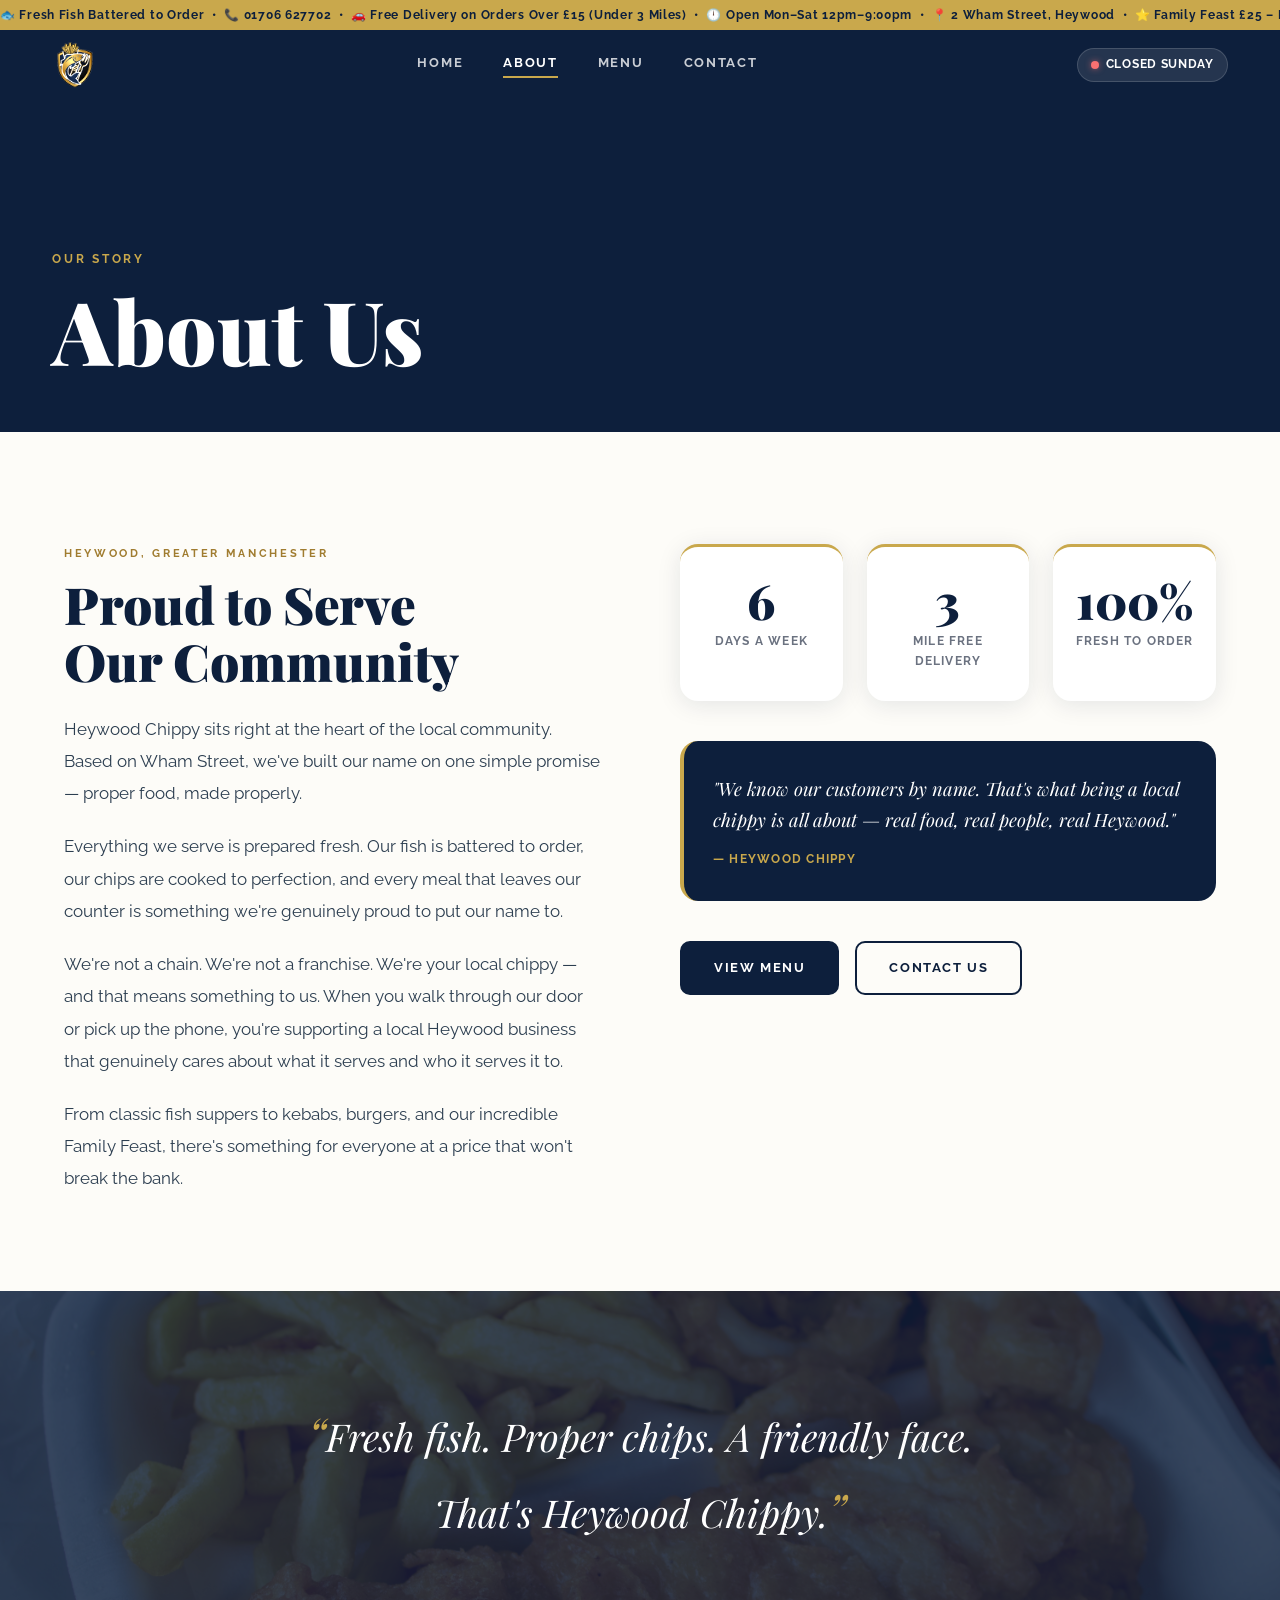
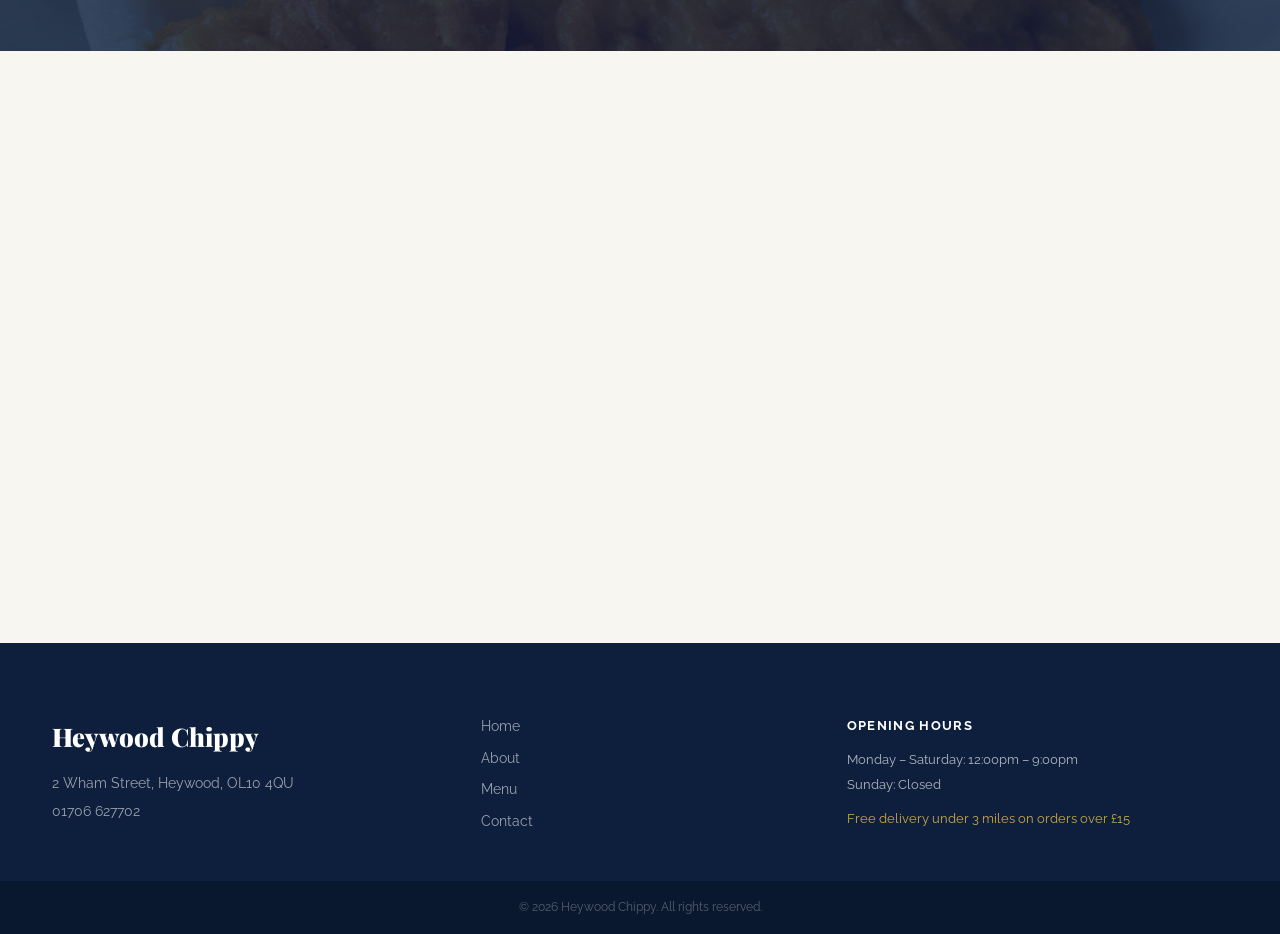
==== about.html @ 853661eb "Add files via upload" ====
<!DOCTYPE html>
<html lang="en">
<head>
  <meta charset="UTF-8"/>
  <meta name="viewport" content="width=device-width, initial-scale=1.0"/>
  <meta name="description" content="About Heywood Chippy – Your local chippy at 2 Wham Street, Heywood. Fresh fish, made to order, honest prices. A proper Heywood institution."/>
  <title>About Us – Heywood Chippy</title>
  <link rel="icon" type="image/png" href="images/Adobe Express - file.png"/>
  <meta name="theme-color" content="#0d1f3c"/>
  <link rel="preconnect" href="https://fonts.googleapis.com"/>
  <link rel="preconnect" href="https://fonts.gstatic.com" crossorigin/>
  <link href="https://fonts.googleapis.com/css2?family=Playfair+Display:ital,wght@0,400;0,700;0,900;1,400;1,700&family=Raleway:wght@300;400;500;600;700&display=swap" rel="stylesheet"/>
  <link rel="stylesheet" href="css/base.css"/>
  <link rel="stylesheet" href="css/components.css"/>
  <link rel="stylesheet" href="css/about.css"/>
</head>
<body>

  <div id="scrollProgress"></div>

  <!-- Ticker -->
  <div class="ticker-wrap" aria-hidden="true">
    <div class="ticker-track">
      <span class="ticker-text">🐟 Fresh Fish Battered to Order &nbsp;•&nbsp; 📞 01706 627702 &nbsp;•&nbsp; 🚗 Free Delivery on Orders Over £15 (Under 3 Miles) &nbsp;•&nbsp; 🕛 Open Mon–Sat 12pm–9:00pm &nbsp;•&nbsp; 📍 2 Wham Street, Heywood &nbsp;•&nbsp; ⭐ Family Feast £25 – Best Value in Heywood &nbsp;•&nbsp;&nbsp;&nbsp;</span>
      <span class="ticker-text" aria-hidden="true">🐟 Fresh Fish Battered to Order &nbsp;•&nbsp; 📞 01706 627702 &nbsp;•&nbsp; 🚗 Free Delivery on Orders Over £15 (Under 3 Miles) &nbsp;•&nbsp; 🕛 Open Mon–Sat 12pm–9:00pm &nbsp;•&nbsp; 📍 2 Wham Street, Heywood &nbsp;•&nbsp; ⭐ Family Feast £25 – Best Value in Heywood &nbsp;•&nbsp;&nbsp;&nbsp;</span>
    </div>
  </div>

  <!-- Navbar -->
  <header id="navbar">
    <div class="nav-inner">
      <a class="nav-logo" href="index.html">
        <img src="images/Adobe Express - file.png" alt="Heywood Chippy" class="nav-logo-img"/>
      </a>
      <nav class="nav-links" aria-label="Main navigation">
        <a href="index.html"   class="nav-link">Home</a>
        <a href="about.html"   class="nav-link active">About</a>
        <a href="menu.html"    class="nav-link">Menu</a>
        <a href="contact.html" class="nav-link">Contact</a>
      </nav>
      <div class="nav-right">
        <div class="open-badge" id="openBadge">
          <span class="open-dot"></span>
          <span class="open-text">Open Now</span>
        </div>
        <button class="hamburger" id="hamburger" aria-label="Toggle menu" aria-expanded="false">
          <span></span><span></span><span></span>
        </button>
      </div>
    </div>
    <div class="mobile-menu" id="mobileMenu" aria-hidden="true">
      <a href="index.html"   class="mobile-link">Home</a>
      <a href="about.html"   class="mobile-link">About</a>
      <a href="menu.html"    class="mobile-link">Menu</a>
      <a href="contact.html" class="mobile-link">Contact</a>
      <div class="mobile-menu-footer">
        <p>📞 01706 627702</p>
        <p>📍 2 Wham Street, Heywood</p>
        <p>🕛 Mon–Sat: 12pm – 9:00pm</p>
      </div>
    </div>
    <div class="mobile-overlay" id="mobileOverlay"></div>
  </header>

  <button id="scrollTop" aria-label="Back to top">↑</button>

  <main>

    <!-- PAGE HERO -->
    <section class="page-hero parallax-about">
      <div class="hero-overlay"></div>
      <div class="page-hero-content">
        <p class="page-hero-eyebrow">Our Story</p>
        <h1 class="page-hero-title">About Us</h1>
      </div>
    </section>

    <!-- ABOUT SECTION -->
    <section class="about-section">
      <div class="container">
        <div class="about-grid">

          <!-- Left: story text -->
          <div>
            <p class="eyebrow-label reveal">Heywood, Greater Manchester</p>
            <h2 class="section-title reveal">Proud to Serve<br>Our Community</h2>
            <div class="about-text">
              <p class="reveal reveal-d1">Heywood Chippy sits right at the heart of the local community. Based on Wham Street, we've built our name on one simple promise — proper food, made properly.</p>
              <p class="reveal reveal-d2">Everything we serve is prepared fresh. Our fish is battered to order, our chips are cooked to perfection, and every meal that leaves our counter is something we're genuinely proud to put our name to.</p>
              <p class="reveal reveal-d3">We're not a chain. We're not a franchise. We're your local chippy — and that means something to us. When you walk through our door or pick up the phone, you're supporting a local Heywood business that genuinely cares about what it serves and who it serves it to.</p>
              <p class="reveal reveal-d4">From classic fish suppers to kebabs, burgers, and our incredible Family Feast, there's something for everyone at a price that won't break the bank.</p>
            </div>
          </div>

          <!-- Right: stats + highlight + CTA -->
          <div class="about-right">

            <div class="about-stats">
              <div class="stat-card reveal">
                <span class="stat-num" data-target="6">6</span>
                <span class="stat-label">Days a Week</span>
              </div>
              <div class="stat-card reveal reveal-d1">
                <span class="stat-num" data-target="3">3</span>
                <span class="stat-label">Mile Free Delivery</span>
              </div>
              <div class="stat-card reveal reveal-d2">
                <span class="stat-num" data-target="100" data-suffix="%">100%</span>
                <span class="stat-label">Fresh to Order</span>
              </div>
            </div>

            <div class="about-highlight reveal">
              <p>"We know our customers by name. That's what being a local chippy is all about — real food, real people, real Heywood."</p>
              <cite>— Heywood Chippy</cite>
            </div>

            <div class="about-cta-row reveal">
              <a class="btn btn-navy" href="menu.html">View Menu</a>
              <a class="btn btn-outline-navy" href="contact.html">Contact Us</a>
            </div>

          </div>
        </div>
      </div>
    </section>

    <!-- QUOTE PARALLAX -->
    <section class="parallax-values">
      <div class="hero-overlay overlay-navy"></div>
      <div class="quote-content">
        <blockquote class="reveal">Fresh fish. Proper chips. A friendly face.<br>That's Heywood Chippy.</blockquote>
      </div>
    </section>

    <!-- VALUES GRID -->
    <section class="values-section">
      <div class="container">
        <p class="eyebrow-label reveal" style="text-align:center">What We Stand For</p>
        <h2 class="section-title reveal" style="text-align:center">Our Values</h2>
        <div class="values-grid">
          <div class="value-card reveal">
            <div class="val-icon">🐟</div>
            <h3>Fresh Daily</h3>
            <p>Fish sourced fresh and battered to order. Never frozen, never compromised.</p>
          </div>
          <div class="value-card reveal reveal-d1">
            <div class="val-icon">🏘️</div>
            <h3>Local at Heart</h3>
            <p>A proper Heywood business. We know our customers and we genuinely care about them.</p>
          </div>
          <div class="value-card reveal reveal-d2">
            <div class="val-icon">🍟</div>
            <h3>Made to Order</h3>
            <p>Nothing sits under a lamp. Every portion is cooked fresh when you ask.</p>
          </div>
          <div class="value-card reveal reveal-d3">
            <div class="val-icon">💷</div>
            <h3>Honest Prices</h3>
            <p>Real portions at fair prices. No gimmicks, no upselling — just good value.</p>
          </div>
        </div>
      </div>
    </section>

  </main>

  <footer class="site-footer">
    <div class="footer-inner">
      <div class="footer-brand">
        <span class="f-logo">Heywood Chippy</span>
        <p>2 Wham Street, Heywood, OL10 4QU</p>
        <a href="tel:01706627702">01706 627702</a>
      </div>
      <nav class="footer-nav" aria-label="Footer navigation">
        <a href="index.html">Home</a>
        <a href="about.html">About</a>
        <a href="menu.html">Menu</a>
        <a href="contact.html">Contact</a>
      </nav>
      <div class="footer-hours">
        <strong>Opening Hours</strong>
        <p>Monday – Saturday: 12:00pm – 9:00pm</p>
        <p>Sunday: Closed</p>
        <p class="footer-delivery">Free delivery under 3 miles on orders over £15</p>
      </div>
    </div>
    <div class="footer-base">© 2026 Heywood Chippy. All rights reserved.</div>
  </footer>

  <div class="mobile-cta-bar" id="mobileCta">
    <a href="tel:01706627702" class="btn btn-gold">📞 Call to Order</a>
  </div>

  <script src="js/nav.js"></script>
  <script src="js/animations.js"></script>
</body>
</html>
---- css/base.css ----
/* ==============================================
   HEYWOOD CHIPPY — base.css
   Variables · Reset · Typography · Utilities · Buttons
   ============================================== */

*, *::before, *::after { box-sizing: border-box; margin: 0; padding: 0; }

:root {
  --ticker-h:  30px;
  --nav-h:     70px;
  --navy:      #0d1f3c;
  --navy-mid:  #162d56;
  --navy-lt:   #1e3d6e;
  --gold:      #c9a84c;
  --gold-lt:   #e2c070;
  --gold-dk:   #a07c30;
  --cream:     #f8f6f0;
  --off-white: #fdfcf8;
  --charcoal:  #1a1a2e;
  --slate:     #2c3e50;
  --grey:      #6b7280;
  --lgrey:     #e5e7eb;
  --white:     #ffffff;
  --fd: 'Playfair Display', Georgia, serif;
  --fb: 'Raleway', sans-serif;
  --sh: 0 4px 24px rgba(13,31,60,.10);
  --sc: 0 8px 32px rgba(13,31,60,.14);
  --sl: 0 20px 48px rgba(13,31,60,.22);
  --sg: 0 8px 28px rgba(201,168,76,.32);
  --t:  all 0.3s ease;
  --r:  10px;
  --rl: 18px;
}

html { scroll-behavior: smooth; background: var(--navy); }

body {
  font-family: var(--fb);
  background: var(--off-white);
  color: var(--charcoal);
  font-size: 16px;
  line-height: 1.7;
  overflow-x: hidden;
  animation: pageFadeIn 0.5s ease both;
}

@keyframes pageFadeIn {
  from { opacity: 0; transform: translateY(12px); }
  to   { opacity: 1; transform: translateY(0); }
}

body.page-exit {
  opacity: 0;
  transform: translateY(-8px);
  transition: opacity 0.3s ease, transform 0.3s ease;
}

img { display: block; max-width: 100%; height: auto; }
a   { text-decoration: none; color: inherit; }

/* ── Scroll Progress ── */
#scrollProgress {
  position: fixed; top: 0; left: 0;
  height: 3px; width: 0%;
  background: linear-gradient(90deg, var(--gold), var(--gold-lt), var(--gold));
  z-index: 9999; transition: width 0.08s linear;
  pointer-events: none;
}

/* ── Scroll to Top ── */
#scrollTop {
  position: fixed;
  bottom: 2rem; right: 1.5rem;
  width: 52px; height: 52px; border-radius: 50%;
  background: var(--navy); color: var(--gold);
  border: 2px solid var(--gold); font-size: 1.3rem; cursor: pointer;
  /* Hidden by default — fades & slides in when .visible is added by JS */
  opacity: 0;
  transform: translateY(24px) scale(0.85);
  pointer-events: none;
  transition: opacity 0.4s ease, transform 0.4s cubic-bezier(.34,1.56,.64,1), background 0.25s ease, box-shadow 0.25s ease;
  z-index: 800;
  display: flex; align-items: center; justify-content: center;
  box-shadow: var(--sc);
}
#scrollTop.visible {
  opacity: 1;
  transform: translateY(0) scale(1);
  pointer-events: auto;
}
#scrollTop:hover {
  background: var(--gold); color: var(--navy);
  transform: translateY(-3px) scale(1.08);
  box-shadow: var(--sg);
}
/* On mobile, float above the sticky call bar */
@media (max-width: 768px) {
  #scrollTop { bottom: 5.5rem; right: 1rem; width: 46px; height: 46px; font-size: 1.1rem; }
}

/* ── Layout ── */
.container         { max-width: 1240px; margin: 0 auto; padding: 0 2rem; }
.container--narrow { max-width: 860px;  margin: 0 auto; padding: 0 2rem; }

/* ── Typography ── */
.eyebrow-label {
  font-size: .7rem; font-weight: 700; letter-spacing: .24em;
  text-transform: uppercase; color: var(--gold-dk); margin-bottom: .8rem;
}
.section-title {
  font-family: var(--fd);
  font-size: clamp(2.1rem, 5vw, 3.2rem);
  font-weight: 900; color: var(--navy); line-height: 1.12; margin-bottom: 1.4rem;
}
.section-title.light { color: var(--white); }
.section-sub  { font-size: 1.02rem; color: var(--grey); margin-bottom: 2.2rem; line-height: 1.85; }
.section-sub.light { color: rgba(255,255,255,.78); }

/* ── Buttons ── */
.btn {
  display: inline-flex; align-items: center; justify-content: center; gap: .5rem;
  font-family: var(--fb); font-size: .83rem; font-weight: 700;
  text-transform: uppercase; letter-spacing: .12em;
  padding: .85rem 2rem; border-radius: var(--r);
  border: 2px solid transparent; cursor: pointer; transition: var(--t); white-space: nowrap;
}
.btn-gold            { background: var(--gold);  color: var(--navy);  border-color: var(--gold); }
.btn-gold:hover      { background: var(--gold-lt); border-color: var(--gold-lt); transform: translateY(-3px); box-shadow: var(--sg); }
.btn-navy            { background: var(--navy);  color: var(--white); border-color: var(--navy); }
.btn-navy:hover      { background: var(--navy-lt); border-color: var(--navy-lt); transform: translateY(-3px); box-shadow: var(--sc); }
.btn-outline-white   { background: transparent; color: var(--white); border-color: rgba(255,255,255,.7); }
.btn-outline-white:hover { background: rgba(255,255,255,.12); border-color: var(--white); transform: translateY(-3px); }
.btn-outline-navy    { background: transparent; color: var(--navy); border-color: var(--navy); }
.btn-outline-navy:hover  { background: var(--navy); color: var(--white); transform: translateY(-3px); box-shadow: var(--sc); }
.btn:active { transform: translateY(-1px) scale(.98); }
.btn-full { width: 100%; }
.btn-sm   { font-size: .75rem; padding: .6rem 1.2rem; }
.btn-lg   { font-size: .95rem; padding: 1rem 2.6rem; }

/* ── Overlay Utility ── */
.hero-overlay  { position: absolute; inset: 0; }
.overlay-deep  { background: linear-gradient(to bottom, rgba(13,31,60,.58), rgba(13,31,60,.76)); }
.overlay-navy  { background: rgba(13,31,60,.82); }

/* ── Scroll Reveal ── */
.reveal {
  opacity: 0;
  transform: translateY(28px);
  transition: opacity 0.6s ease, transform 0.6s ease;
}
.reveal.in-view  { opacity: 1; transform: translateY(0); }
.reveal-d1 { transition-delay: 0.08s; }
.reveal-d2 { transition-delay: 0.16s; }
.reveal-d3 { transition-delay: 0.24s; }
.reveal-d4 { transition-delay: 0.32s; }
.reveal-d5 { transition-delay: 0.40s; }
---- css/components.css ----
/* ==============================================
   HEYWOOD CHIPPY — components.css
   Ticker · Navbar · Footer · Page Heroes
   ============================================== */

/* ── ANNOUNCEMENT TICKER ── */
.ticker-wrap {
  position: fixed;
  top: 0; left: 0; right: 0;
  height: var(--ticker-h);
  background: var(--gold);
  color: var(--navy);
  overflow: hidden;
  white-space: nowrap;
  z-index: 1002;
  display: flex; align-items: center;
}
.ticker-track {
  display: inline-flex;
  animation: tickerScroll 40s linear infinite;
}
.ticker-text {
  font-family: var(--fb);
  font-size: .75rem;
  font-weight: 700;
  letter-spacing: .06em;
  padding-right: 2rem;
  color: var(--navy);
}
@keyframes tickerScroll {
  from { transform: translateX(0); }
  to   { transform: translateX(-50%); }
}
.ticker-wrap:hover .ticker-track { animation-play-state: paused; }

/* ── NAVBAR ── */
#navbar {
  position: fixed;
  top: var(--ticker-h); left: 0; right: 0;
  z-index: 1000;
  transition: background 0.3s ease, box-shadow 0.3s ease, transform 0.3s ease;
  overflow: visible;
}
#navbar.scrolled {
  background: rgba(13,31,60,.97);
  backdrop-filter: blur(16px);
  -webkit-backdrop-filter: blur(16px);
  box-shadow: 0 2px 28px rgba(0,0,0,.38);
}
#navbar.hidden { transform: translateY(-100%); }

.nav-inner {
  max-width: 1240px; margin: 0 auto; padding: 0 2rem;
  height: 70px; display: flex; align-items: center; justify-content: space-between;
  position: relative;
}

.nav-logo { display: flex; align-items: center; cursor: pointer; flex-shrink: 0; }
.nav-logo-img {
  height: 46px; width: 46px; object-fit: contain; display: block;
  border-radius: 6px;
  /* PNG has black bg — screen blend removes black on dark navbar */
  mix-blend-mode: screen;
  filter: brightness(1.15) contrast(1.05);
  transition: filter 0.3s ease, transform 0.3s ease;
}
.nav-logo:hover .nav-logo-img {
  filter: brightness(1.3) contrast(1.05);
  transform: scale(1.06);
}

.nav-links { display: flex; gap: 2.5rem; align-items: center; }
.nav-link {
  font-size: .82rem; font-weight: 700; text-transform: uppercase; letter-spacing: .13em;
  color: rgba(255,255,255,.78); transition: var(--t); position: relative; padding-bottom: 4px;
}
.nav-link::after {
  content: ''; position: absolute; bottom: 0; left: 0;
  width: 0; height: 2px; background: var(--gold); transition: var(--t);
}
.nav-link:hover,
.nav-link.active { color: var(--white); }
.nav-link:hover::after,
.nav-link.active::after { width: 100%; }

/* Open/Closed badge */
.nav-right { display: flex; align-items: center; gap: 1.2rem; }

.open-badge {
  display: flex; align-items: center; gap: .42rem;
  background: rgba(255,255,255,.1);
  border: 1px solid rgba(255,255,255,.15);
  border-radius: 50px; padding: .35rem .82rem;
  font-size: .73rem; font-weight: 700; letter-spacing: .06em;
  text-transform: uppercase; color: var(--white);
  backdrop-filter: blur(8px);
  transition: var(--t);
}
.open-dot {
  width: 8px; height: 8px; border-radius: 50%;
  background: #4ade80;
  box-shadow: 0 0 6px rgba(74,222,128,.6);
  animation: pulse-dot 2s ease-in-out infinite;
}
.open-badge.closed .open-dot {
  background: #f87171;
  box-shadow: 0 0 6px rgba(248,113,113,.6);
  animation: none;
}
@keyframes pulse-dot {
  0%,100% { opacity: 1; transform: scale(1); }
  50%      { opacity: .7; transform: scale(1.25); }
}

/* Hamburger */
.hamburger {
  display: none; flex-direction: column; gap: 5px;
  background: none; border: none; cursor: pointer; padding: 8px;
  position: relative; z-index: 1100;
}
.hamburger span {
  display: block; width: 24px; height: 2px;
  background: var(--white); border-radius: 2px; transition: var(--t);
}
.hamburger.open span:nth-child(1) { transform: translateY(7px) rotate(45deg); }
.hamburger.open span:nth-child(2) { opacity: 0; transform: scaleX(0); }
.hamburger.open span:nth-child(3) { transform: translateY(-7px) rotate(-45deg); }

/* Mobile menu dropdown */
.mobile-menu {
  position: absolute;
  top: calc(100% + 10px); right: 1rem;
  width: 230px;
  background: rgba(13,31,60,.98);
  backdrop-filter: blur(20px);
  -webkit-backdrop-filter: blur(20px);
  border: 1px solid rgba(255,255,255,.10);
  border-radius: 18px;
  box-shadow: 0 16px 48px rgba(0,0,0,.5), 0 4px 12px rgba(0,0,0,.25);
  z-index: 1099;
  padding: .7rem .5rem .9rem;
  opacity: 0;
  transform: scale(.88) translateY(-12px);
  transform-origin: top right;
  pointer-events: none;
  transition: opacity .22s ease, transform .22s cubic-bezier(.34,1.56,.64,1);
}
.mobile-menu.open {
  opacity: 1;
  transform: scale(1) translateY(0);
  pointer-events: all;
}
.mobile-link {
  display: block; font-size: .9rem; font-weight: 700;
  color: rgba(255,255,255,.88);
  padding: .75rem 1rem; border-radius: 10px;
  transition: var(--t); text-transform: uppercase; letter-spacing: .1em;
}
.mobile-link:hover { background: rgba(201,168,76,.15); color: var(--gold); }
.mobile-link:not(:last-of-type) { border-bottom: 1px solid rgba(255,255,255,.06); }

.mobile-menu-footer {
  margin-top: .6rem; padding: .75rem 1rem 0;
  border-top: 1px solid rgba(255,255,255,.08);
}
.mobile-menu-footer p {
  color: rgba(255,255,255,.45); font-size: .72rem; margin-bottom: .28rem; letter-spacing: .03em;
}

.mobile-overlay {
  display: none; position: fixed; inset: 0;
  background: transparent; z-index: 1000;
}
.mobile-overlay.active { display: block; }

/* ── MOBILE STICKY CTA ── */
.mobile-cta-bar {
  display: none;
  position: fixed; bottom: 0; left: 0; right: 0;
  padding: .85rem 1.2rem;
  /* Safe area for notched phones (iPhone X+) */
  padding-bottom: calc(.85rem + env(safe-area-inset-bottom, 0px));
  background: rgba(13,31,60,.98);
  backdrop-filter: blur(12px);
  -webkit-backdrop-filter: blur(12px);
  border-top: 1px solid rgba(201,168,76,.2);
  z-index: 800;
  box-shadow: 0 -4px 24px rgba(0,0,0,.3);
}
.mobile-cta-bar .btn { width: 100%; justify-content: center; font-size: .9rem; min-height: 50px; }

/* ── PAGE HEROES ── */
.page-hero {
  position: relative;
  min-height: 48vh;
  display: flex; align-items: flex-end;
  padding-top: calc(var(--ticker-h) + var(--nav-h));
  padding-bottom: 3.5rem;
  background-attachment: fixed;
  background-size: cover; background-position: center;
}
.page-hero .hero-overlay {
  background: linear-gradient(to bottom, rgba(13,31,60,.5) 0%, rgba(13,31,60,.45) 55%, rgba(13,31,60,.72) 100%);
}
.page-hero-content {
  position: relative; z-index: 2;
  max-width: 1240px; margin: 0 auto; padding: 0 2rem; width: 100%;
}
.page-hero-eyebrow {
  font-size: .72rem; font-weight: 700; letter-spacing: .24em;
  text-transform: uppercase; color: var(--gold); margin-bottom: .9rem;
}
.page-hero-title {
  font-family: var(--fd);
  font-size: clamp(2.8rem, 7vw, 5.5rem);
  font-weight: 900; color: var(--white); line-height: 1.05;
}

/* ── FOOTER ── */
.site-footer { background: var(--navy); color: rgba(255,255,255,.68); }
.footer-inner {
  padding: 4.5rem 2rem 3rem;
  display: grid; grid-template-columns: 1.2fr 1fr 1.2fr; gap: 3rem;
  max-width: 1240px; margin: 0 auto;
}
.f-logo {
  font-family: var(--fd); font-size: 1.6rem; font-weight: 900;
  color: var(--white); display: block; margin-bottom: .75rem;
}
.footer-brand p,
.footer-brand a  { font-size: .87rem; line-height: 1.9; color: rgba(255,255,255,.58); }
.footer-brand a:hover { color: var(--gold); }

.footer-nav { display: flex; flex-direction: column; gap: .5rem; }
.footer-nav a { font-size: .87rem; color: rgba(255,255,255,.58); transition: var(--t); }
.footer-nav a:hover { color: var(--gold); padding-left: .45rem; }

.footer-hours strong {
  display: block; color: var(--white); font-size: .82rem;
  margin-bottom: .6rem; text-transform: uppercase; letter-spacing: .1em;
}
.footer-hours p { font-size: .84rem; line-height: 1.9; }
.footer-delivery { margin-top: .6rem; color: var(--gold); font-size: .8rem !important; }

.footer-base {
  background: rgba(0,0,0,.22);
  text-align: center; padding: 1rem 2rem;
  font-size: .76rem; color: rgba(255,255,255,.3);
}

/* ── RESPONSIVE ── */
@media (max-width: 768px) {
  .nav-links  { display: none; }
  .hamburger  { display: flex; }
  .open-badge .open-text { display: none; }
  .open-badge { padding: .35rem .6rem; }
  .mobile-cta-bar { display: flex; }
  .page-hero  { background-attachment: scroll; }
  .nav-logo-img { height: 40px; width: 40px; }

  /* Hide ticker on mobile — navbar sits flush at top */
  .ticker-wrap { display: none; }
  #navbar      { top: 0; }
  .page-hero   { padding-top: calc(var(--nav-h) + 1rem); }

  /* Footer stacks on mobile, padded above sticky CTA */
  .footer-inner { grid-template-columns: 1fr; gap: 2rem; padding: 3rem 1.5rem 2rem; }
  .site-footer  { padding-bottom: 5rem; } /* clear sticky bar */

  /* Larger touch targets for nav links in mobile menu */
  .mobile-link { padding: .9rem 1.1rem; font-size: .92rem; }

  /* Page hero title smaller on mobile */
  .page-hero-title { font-size: clamp(2.2rem, 10vw, 3.5rem); }
}

@media (max-width: 480px) {
  .nav-inner { padding: 0 1rem; }
  .nav-inner .nav-right { gap: .8rem; }
  /* Mobile menu full width on small screens */
  .mobile-menu { right: .5rem; left: .5rem; width: auto; }
  /* Bigger buttons on mobile for touch */
  .btn { min-height: 48px; }
  .btn-sm { min-height: 42px; }
}

@media (max-width: 360px) {
  .open-badge { display: none; }
}
---- css/about.css ----
/* ==============================================
   HEYWOOD CHIPPY — about.css
   About section · Stats · Quote · Values
   ============================================== */

/* Page hero background */
.parallax-about {
  background-image: url('https://images.unsplash.com/photo-1544025162-d76694265947?w=1920&q=85&auto=format&fit=crop');
  background-color: var(--navy);
}

/* ── ABOUT SECTION ── */
.about-section { background: var(--off-white); padding: 6rem 2rem; }

.about-grid {
  display: grid; grid-template-columns: 1fr 1fr;
  gap: 5rem; align-items: start; margin-top: 1rem;
}
.about-text p {
  font-size: 1.05rem; color: var(--slate);
  line-height: 1.92; margin-bottom: 1.3rem;
}
.about-text p:last-child { margin-bottom: 0; }

.about-right { display: flex; flex-direction: column; gap: 2.5rem; }

/* Animated stats */
.about-stats { display: grid; grid-template-columns: repeat(3,1fr); gap: 1.5rem; }
.stat-card {
  background: var(--white); border-radius: var(--rl);
  padding: 1.8rem 1.2rem; text-align: center;
  box-shadow: var(--sh); transition: var(--t);
  border-top: 3px solid var(--gold);
}
.stat-card:hover { transform: translateY(-4px); box-shadow: var(--sc); }
.stat-num {
  font-family: var(--fd); font-size: 3rem; font-weight: 900;
  color: var(--navy); line-height: 1; display: block;
}
.stat-num small { font-size: 1.5rem; }
.stat-label {
  font-size: .75rem; font-weight: 700; text-transform: uppercase;
  letter-spacing: .1em; color: var(--grey); margin-top: .45rem; display: block;
}

.about-cta-row {
  display: flex; gap: 1rem; flex-wrap: wrap;
}

/* Highlight box */
.about-highlight {
  background: var(--navy); border-radius: var(--rl);
  padding: 2rem 1.8rem;
  border-left: 4px solid var(--gold);
}
.about-highlight p {
  font-family: var(--fd); font-style: italic;
  font-size: 1.15rem; color: var(--white);
  line-height: 1.7; margin: 0;
}
.about-highlight cite {
  display: block; margin-top: .8rem;
  font-family: var(--fb); font-style: normal;
  font-size: .78rem; font-weight: 700;
  text-transform: uppercase; letter-spacing: .1em;
  color: var(--gold);
}

/* ── QUOTE PARALLAX ── */
.parallax-values {
  position: relative;
  min-height: 40vh;
  display: flex; align-items: center; justify-content: center;
  background-image: url('../images/meelan-bawjee-A_tPBct4tz8-unsplash.jpg');
  background-attachment: fixed;
  background-size: cover; background-position: center;
  background-color: var(--navy);
}
.quote-content {
  position: relative; z-index: 2;
  padding: 4rem 2rem; text-align: center;
}
blockquote {
  font-family: var(--fd); font-style: italic;
  font-size: clamp(1.4rem, 4vw, 2.4rem);
  color: var(--white); line-height: 1.65; max-width: 780px;
}
blockquote::before { content: '\201C'; color: var(--gold); font-size: 1.2em; }
blockquote::after  { content: '\201D'; color: var(--gold); font-size: 1.2em; }

/* ── VALUES GRID ── */
.values-section { background: var(--cream); padding: 6rem 2rem; }
.values-grid {
  display: grid; grid-template-columns: repeat(4,1fr);
  gap: 2rem; margin-top: 3rem;
}
.value-card {
  background: var(--white); border-radius: var(--rl);
  padding: 2.2rem 1.5rem; text-align: center;
  box-shadow: var(--sh); transition: var(--t);
  position: relative; overflow: hidden;
}
.value-card::after {
  content: '';
  position: absolute; bottom: 0; left: 0; right: 0;
  height: 3px;
  background: linear-gradient(90deg, var(--gold), var(--gold-lt));
  transform: scaleX(0); transform-origin: left;
  transition: transform 0.35s ease;
}
.value-card:hover { transform: translateY(-5px); box-shadow: var(--sc); }
.value-card:hover::after { transform: scaleX(1); }
.val-icon  { font-size: 2.4rem; margin-bottom: 1rem; }
.value-card h3 {
  font-family: var(--fd); font-size: 1.12rem;
  font-weight: 700; color: var(--navy); margin-bottom: .55rem;
}
.value-card p  { font-size: .86rem; color: var(--grey); line-height: 1.75; }

/* ── RESPONSIVE ── */
@media (max-width: 1024px) {
  .values-grid { grid-template-columns: 1fr 1fr; }
}
@media (max-width: 900px) {
  .about-grid  { grid-template-columns: 1fr; gap: 2.5rem; }
}
@media (max-width: 768px) {
  .parallax-values { background-attachment: scroll; }
  .about-stats     { grid-template-columns: repeat(3, 1fr); }
  .about-section   { padding: 4rem 1.2rem; }
  .values-section  { padding: 4rem 1.2rem; }
  /* Pad above sticky call bar */
  .values-section  { padding-bottom: 6rem; }
  blockquote       { font-size: clamp(1.15rem, 5vw, 1.8rem); }
}
@media (max-width: 500px) {
  .values-grid     { grid-template-columns: 1fr 1fr; }
  .about-stats     { grid-template-columns: 1fr 1fr 1fr; gap: .8rem; }
  .stat-card       { padding: 1.2rem .8rem; }
  .stat-num        { font-size: 2.2rem; }
  .about-cta-row   { flex-direction: column; }
  .about-cta-row .btn { width: 100%; }
  .about-highlight { padding: 1.4rem; }
}
@media (max-width: 380px) {
  .values-grid     { grid-template-columns: 1fr; }
  .about-stats     { grid-template-columns: 1fr; }
}
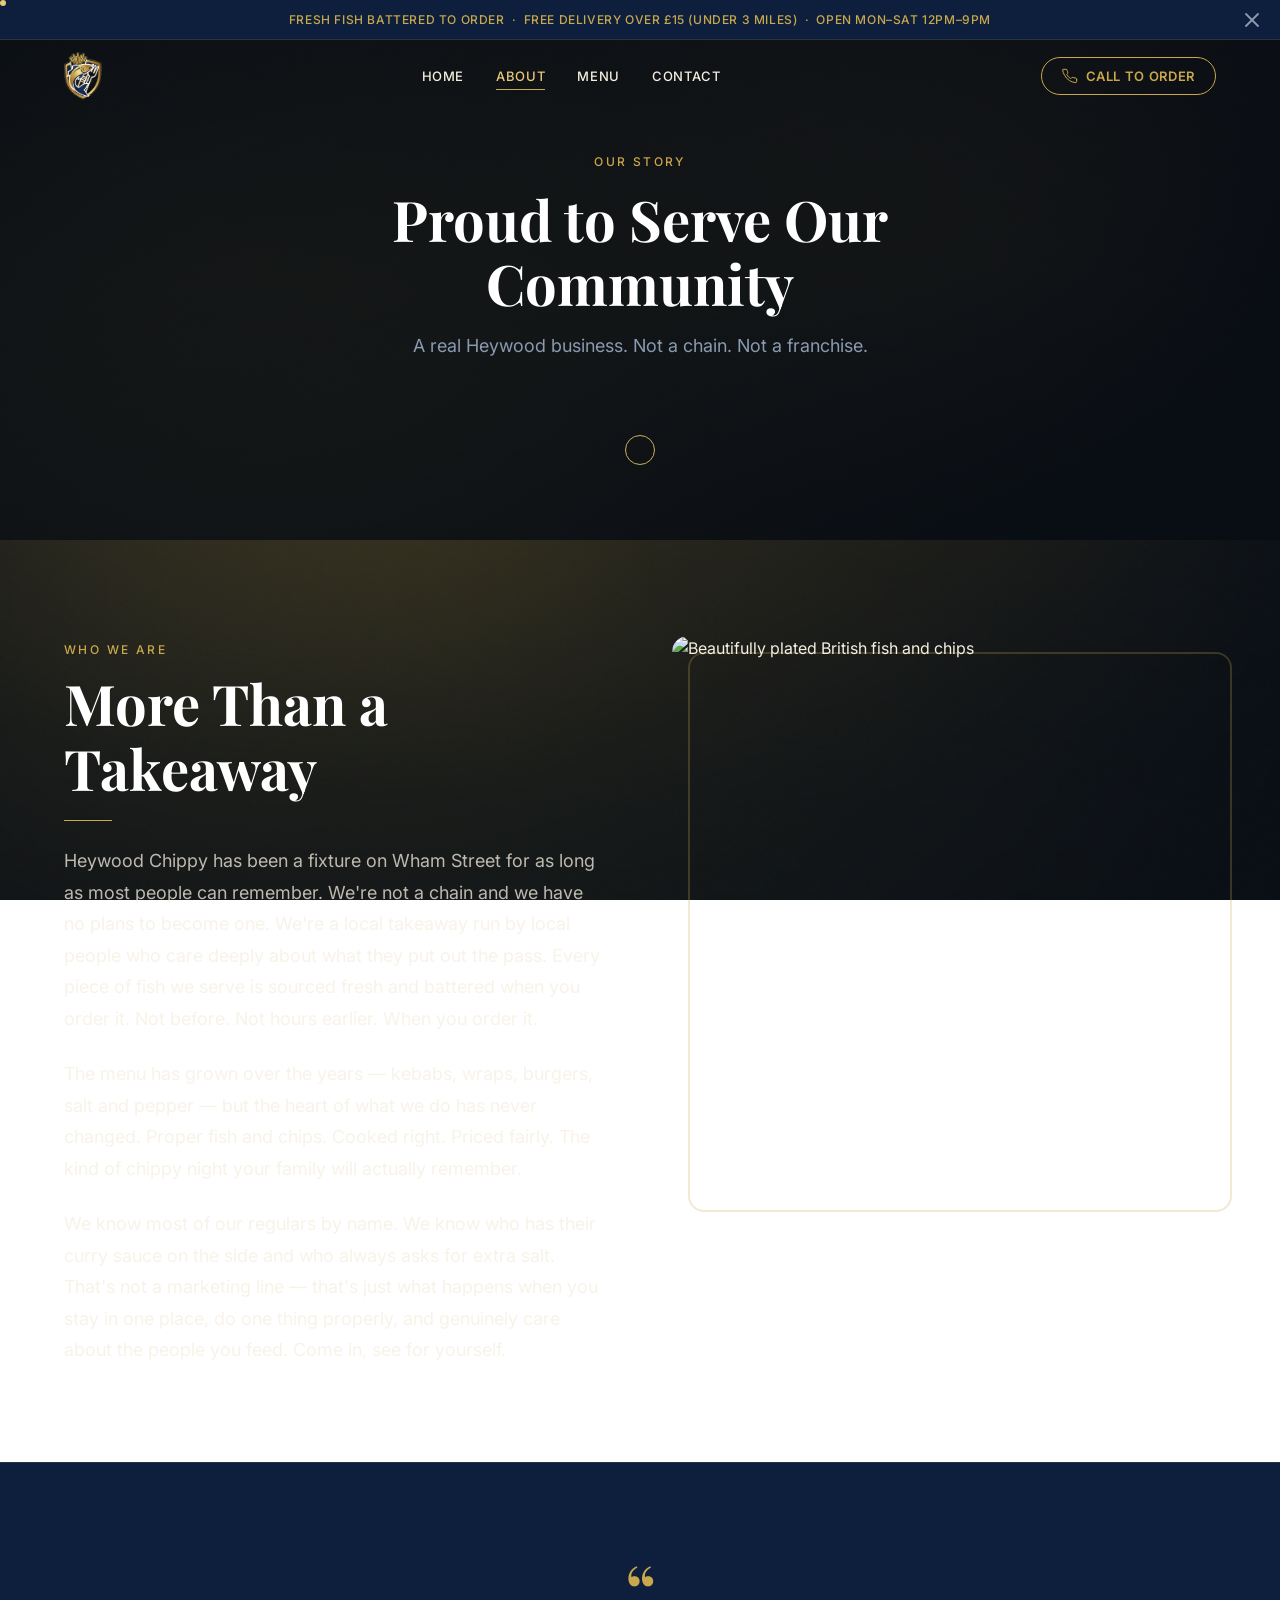
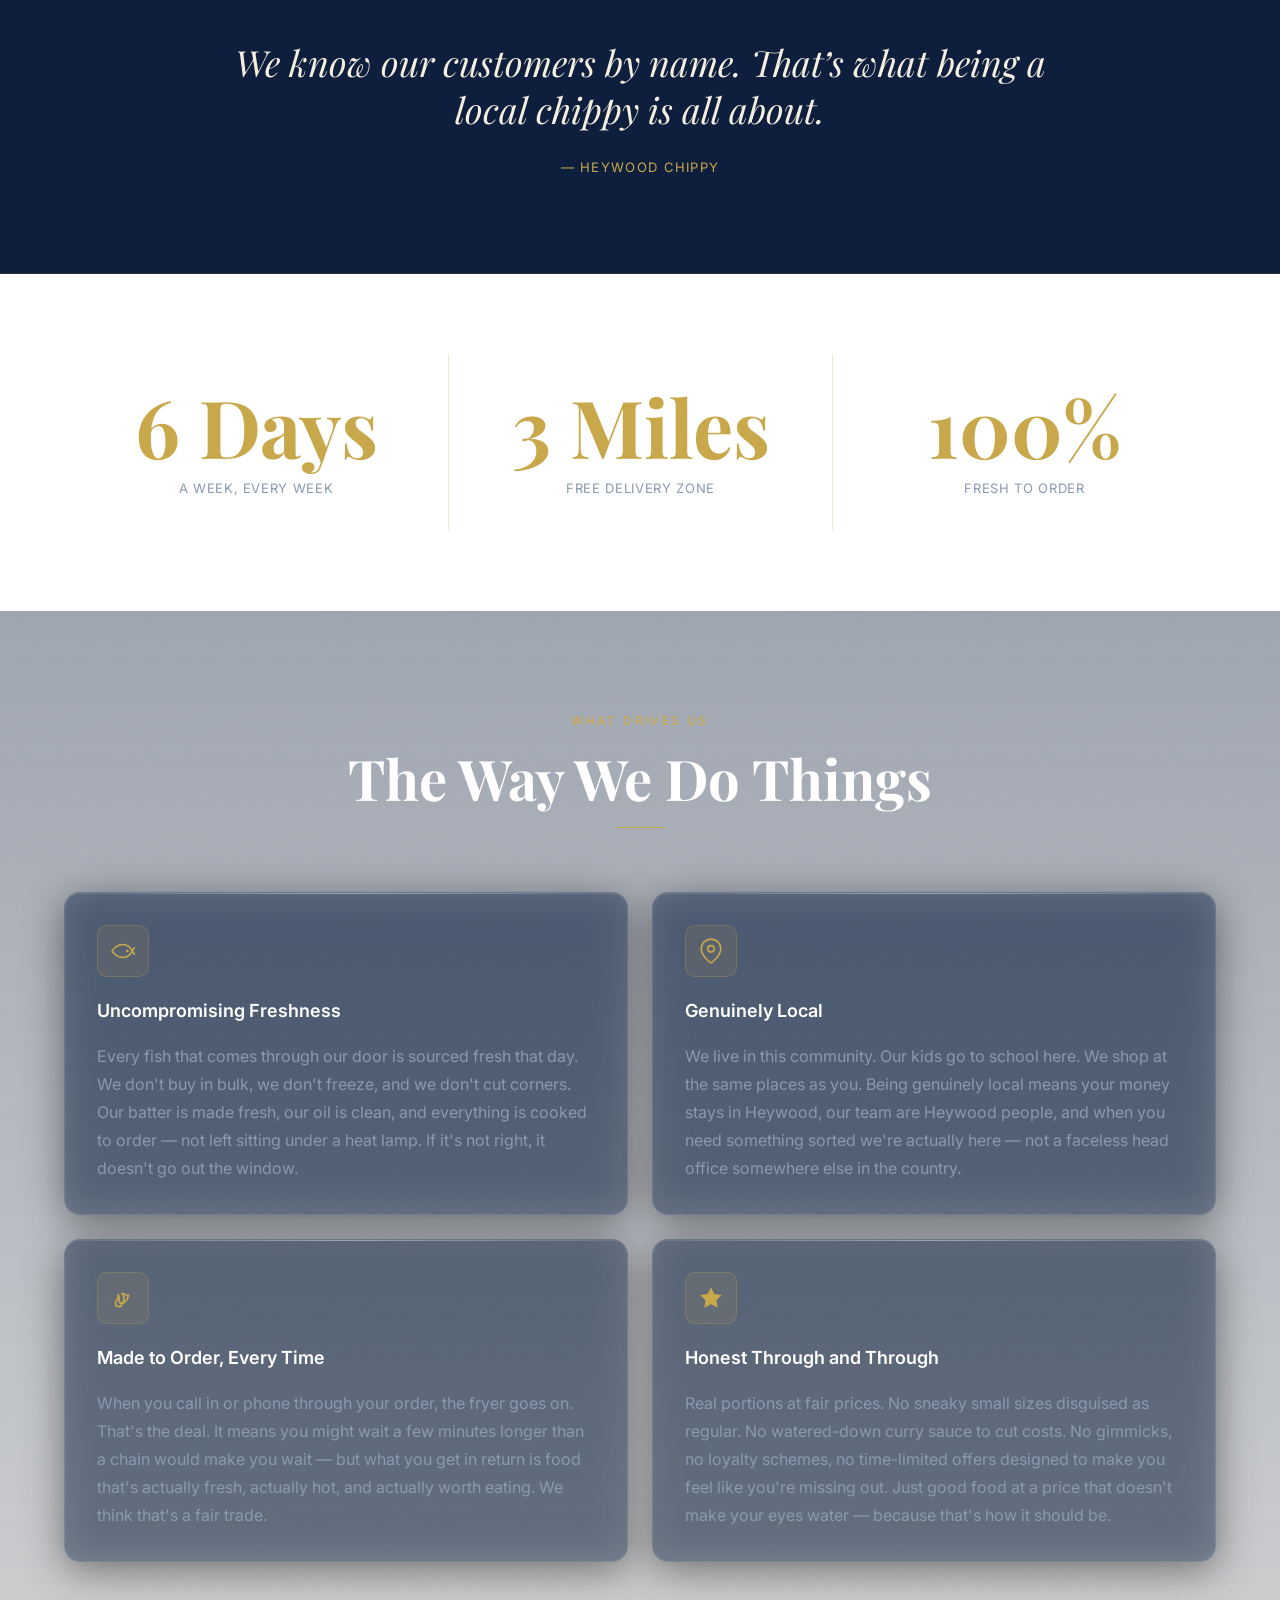
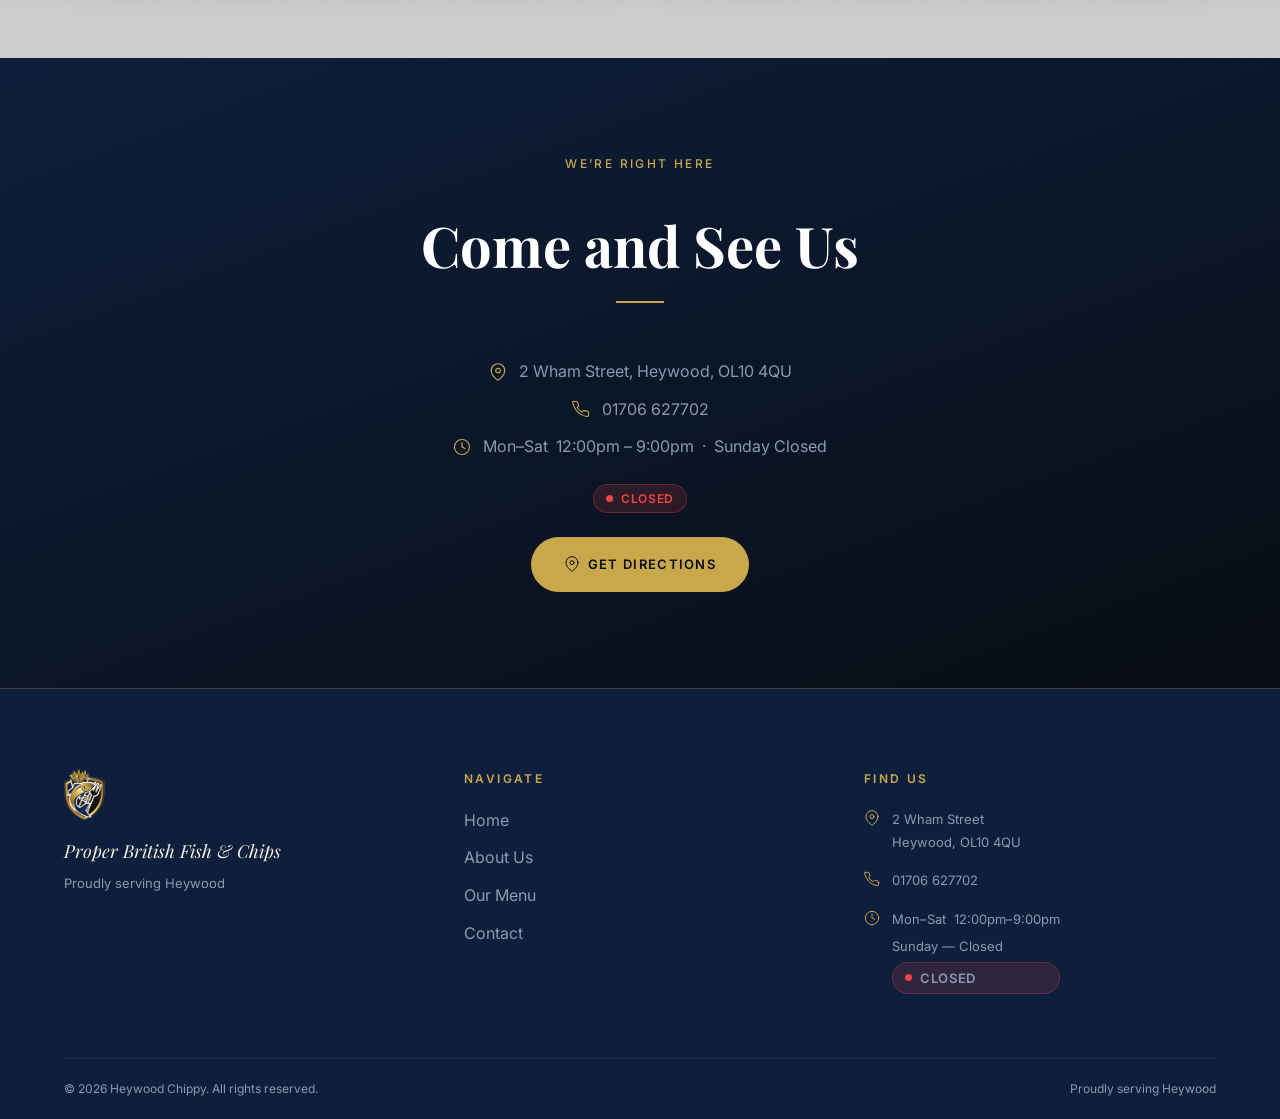
==== commit 05c0aa45: "Add files via upload" ====
--- a/about.html
+++ b/about.html
@@ -1,198 +1,419 @@
 <!DOCTYPE html>
 <html lang="en">
 <head>
-  <meta charset="UTF-8"/>
-  <meta name="viewport" content="width=device-width, initial-scale=1.0"/>
-  <meta name="description" content="About Heywood Chippy – Your local chippy at 2 Wham Street, Heywood. Fresh fish, made to order, honest prices. A proper Heywood institution."/>
+  <meta charset="UTF-8">
+  <meta name="viewport" content="width=device-width, initial-scale=1.0">
+  <script>try{if(sessionStorage.getItem('hc-intro'))document.documentElement.classList.add('intro-seen');}catch(e){}</script>
   <title>About Us – Heywood Chippy</title>
-  <link rel="icon" type="image/png" href="images/Adobe Express - file.png"/>
-  <meta name="theme-color" content="#0d1f3c"/>
-  <link rel="preconnect" href="https://fonts.googleapis.com"/>
-  <link rel="preconnect" href="https://fonts.gstatic.com" crossorigin/>
-  <link href="https://fonts.googleapis.com/css2?family=Playfair+Display:ital,wght@0,400;0,700;0,900;1,400;1,700&family=Raleway:wght@300;400;500;600;700&display=swap" rel="stylesheet"/>
-  <link rel="stylesheet" href="css/base.css"/>
-  <link rel="stylesheet" href="css/components.css"/>
-  <link rel="stylesheet" href="css/about.css"/>
+  <meta name="description" content="A proper local Heywood business. Not a chain, not a franchise. Fresh food and honest prices since day one.">
+  <link rel="canonical" href="https://heywoodchippy.co.uk/about.html">
+  <link rel="icon" href="images/favicon.PNG" type="image/png">
+
+  <meta property="og:type" content="website">
+  <meta property="og:site_name" content="Heywood Chippy">
+  <meta property="og:title" content="About Us – Heywood Chippy">
+  <meta property="og:description" content="A proper local Heywood business. Not a chain, not a franchise. Fresh food and honest prices since day one.">
+  <meta property="og:image" content="https://heywoodchippy.co.uk/images/og-image.jpg">
+  <meta name="twitter:card" content="summary_large_image">
+
+  <link rel="preconnect" href="https://images.unsplash.com">
+  <link rel="stylesheet" href="design-system.css">
+  <link rel="stylesheet" href="global.css">
+  <link rel="stylesheet" href="about.css">
+  <link rel="stylesheet" href="effects.css">
+
+  <script type="application/ld+json">
+  {
+    "@context": "https://schema.org",
+    "@type": "FastFoodRestaurant",
+    "name": "Heywood Chippy",
+    "address": {
+      "@type": "PostalAddress",
+      "streetAddress": "2 Wham Street",
+      "addressLocality": "Heywood",
+      "addressRegion": "Greater Manchester",
+      "postalCode": "OL10 4QU",
+      "addressCountry": "GB"
+    },
+    "geo": { "@type": "GeoCoordinates", "latitude": 53.5908, "longitude": -2.2185 },
+    "telephone": "+441706627702",
+    "openingHoursSpecification": [{
+      "@type": "OpeningHoursSpecification",
+      "dayOfWeek": ["Monday","Tuesday","Wednesday","Thursday","Friday","Saturday"],
+      "opens": "12:00",
+      "closes": "21:00"
+    }],
+    "servesCuisine": ["British","Fish and Chips"],
+    "priceRange": "£",
+    "url": "https://heywoodchippy.co.uk"
+  }
+  </script>
 </head>
 <body>
 
-  <div id="scrollProgress"></div>
-
-  <!-- Ticker -->
-  <div class="ticker-wrap" aria-hidden="true">
-    <div class="ticker-track">
-      <span class="ticker-text">🐟 Fresh Fish Battered to Order &nbsp;•&nbsp; 📞 01706 627702 &nbsp;•&nbsp; 🚗 Free Delivery on Orders Over £15 (Under 3 Miles) &nbsp;•&nbsp; 🕛 Open Mon–Sat 12pm–9:00pm &nbsp;•&nbsp; 📍 2 Wham Street, Heywood &nbsp;•&nbsp; ⭐ Family Feast £25 – Best Value in Heywood &nbsp;•&nbsp;&nbsp;&nbsp;</span>
-      <span class="ticker-text" aria-hidden="true">🐟 Fresh Fish Battered to Order &nbsp;•&nbsp; 📞 01706 627702 &nbsp;•&nbsp; 🚗 Free Delivery on Orders Over £15 (Under 3 Miles) &nbsp;•&nbsp; 🕛 Open Mon–Sat 12pm–9:00pm &nbsp;•&nbsp; 📍 2 Wham Street, Heywood &nbsp;•&nbsp; ⭐ Family Feast £25 – Best Value in Heywood &nbsp;•&nbsp;&nbsp;&nbsp;</span>
-    </div>
-  </div>
-
-  <!-- Navbar -->
-  <header id="navbar">
-    <div class="nav-inner">
-      <a class="nav-logo" href="index.html">
-        <img src="images/Adobe Express - file.png" alt="Heywood Chippy" class="nav-logo-img"/>
-      </a>
-      <nav class="nav-links" aria-label="Main navigation">
-        <a href="index.html"   class="nav-link">Home</a>
-        <a href="about.html"   class="nav-link active">About</a>
-        <a href="menu.html"    class="nav-link">Menu</a>
-        <a href="contact.html" class="nav-link">Contact</a>
-      </nav>
-      <div class="nav-right">
-        <div class="open-badge" id="openBadge">
-          <span class="open-dot"></span>
-          <span class="open-text">Open Now</span>
-        </div>
-        <button class="hamburger" id="hamburger" aria-label="Toggle menu" aria-expanded="false">
-          <span></span><span></span><span></span>
-        </button>
-      </div>
-    </div>
-    <div class="mobile-menu" id="mobileMenu" aria-hidden="true">
-      <a href="index.html"   class="mobile-link">Home</a>
-      <a href="about.html"   class="mobile-link">About</a>
-      <a href="menu.html"    class="mobile-link">Menu</a>
-      <a href="contact.html" class="mobile-link">Contact</a>
-      <div class="mobile-menu-footer">
-        <p>📞 01706 627702</p>
-        <p>📍 2 Wham Street, Heywood</p>
-        <p>🕛 Mon–Sat: 12pm – 9:00pm</p>
-      </div>
-    </div>
-    <div class="mobile-overlay" id="mobileOverlay"></div>
-  </header>
-
-  <button id="scrollTop" aria-label="Back to top">↑</button>
-
-  <main>
-
-    <!-- PAGE HERO -->
-    <section class="page-hero parallax-about">
-      <div class="hero-overlay"></div>
-      <div class="page-hero-content">
-        <p class="page-hero-eyebrow">Our Story</p>
-        <h1 class="page-hero-title">About Us</h1>
-      </div>
-    </section>
-
-    <!-- ABOUT SECTION -->
-    <section class="about-section">
-      <div class="container">
-        <div class="about-grid">
-
-          <!-- Left: story text -->
-          <div>
-            <p class="eyebrow-label reveal">Heywood, Greater Manchester</p>
-            <h2 class="section-title reveal">Proud to Serve<br>Our Community</h2>
-            <div class="about-text">
-              <p class="reveal reveal-d1">Heywood Chippy sits right at the heart of the local community. Based on Wham Street, we've built our name on one simple promise — proper food, made properly.</p>
-              <p class="reveal reveal-d2">Everything we serve is prepared fresh. Our fish is battered to order, our chips are cooked to perfection, and every meal that leaves our counter is something we're genuinely proud to put our name to.</p>
-              <p class="reveal reveal-d3">We're not a chain. We're not a franchise. We're your local chippy — and that means something to us. When you walk through our door or pick up the phone, you're supporting a local Heywood business that genuinely cares about what it serves and who it serves it to.</p>
-              <p class="reveal reveal-d4">From classic fish suppers to kebabs, burgers, and our incredible Family Feast, there's something for everyone at a price that won't break the bank.</p>
-            </div>
-          </div>
-
-          <!-- Right: stats + highlight + CTA -->
-          <div class="about-right">
-
-            <div class="about-stats">
-              <div class="stat-card reveal">
-                <span class="stat-num" data-target="6">6</span>
-                <span class="stat-label">Days a Week</span>
-              </div>
-              <div class="stat-card reveal reveal-d1">
-                <span class="stat-num" data-target="3">3</span>
-                <span class="stat-label">Mile Free Delivery</span>
-              </div>
-              <div class="stat-card reveal reveal-d2">
-                <span class="stat-num" data-target="100" data-suffix="%">100%</span>
-                <span class="stat-label">Fresh to Order</span>
-              </div>
-            </div>
-
-            <div class="about-highlight reveal">
-              <p>"We know our customers by name. That's what being a local chippy is all about — real food, real people, real Heywood."</p>
-              <cite>— Heywood Chippy</cite>
-            </div>
-
-            <div class="about-cta-row reveal">
-              <a class="btn btn-navy" href="menu.html">View Menu</a>
-              <a class="btn btn-outline-navy" href="contact.html">Contact Us</a>
-            </div>
-
-          </div>
-        </div>
-      </div>
-    </section>
-
-    <!-- QUOTE PARALLAX -->
-    <section class="parallax-values">
-      <div class="hero-overlay overlay-navy"></div>
-      <div class="quote-content">
-        <blockquote class="reveal">Fresh fish. Proper chips. A friendly face.<br>That's Heywood Chippy.</blockquote>
-      </div>
-    </section>
-
-    <!-- VALUES GRID -->
-    <section class="values-section">
-      <div class="container">
-        <p class="eyebrow-label reveal" style="text-align:center">What We Stand For</p>
-        <h2 class="section-title reveal" style="text-align:center">Our Values</h2>
-        <div class="values-grid">
-          <div class="value-card reveal">
-            <div class="val-icon">🐟</div>
-            <h3>Fresh Daily</h3>
-            <p>Fish sourced fresh and battered to order. Never frozen, never compromised.</p>
-          </div>
-          <div class="value-card reveal reveal-d1">
-            <div class="val-icon">🏘️</div>
-            <h3>Local at Heart</h3>
-            <p>A proper Heywood business. We know our customers and we genuinely care about them.</p>
-          </div>
-          <div class="value-card reveal reveal-d2">
-            <div class="val-icon">🍟</div>
-            <h3>Made to Order</h3>
-            <p>Nothing sits under a lamp. Every portion is cooked fresh when you ask.</p>
-          </div>
-          <div class="value-card reveal reveal-d3">
-            <div class="val-icon">💷</div>
-            <h3>Honest Prices</h3>
-            <p>Real portions at fair prices. No gimmicks, no upselling — just good value.</p>
-          </div>
-        </div>
-      </div>
-    </section>
-
-  </main>
-
-  <footer class="site-footer">
-    <div class="footer-inner">
-      <div class="footer-brand">
-        <span class="f-logo">Heywood Chippy</span>
-        <p>2 Wham Street, Heywood, OL10 4QU</p>
-        <a href="tel:01706627702">01706 627702</a>
-      </div>
-      <nav class="footer-nav" aria-label="Footer navigation">
+<!-- Animated aurora mesh background -->
+<div class="aurora-stage" aria-hidden="true">
+  <div class="aurora"></div>
+  <div class="aurora aurora--2"></div>
+</div>
+<div class="aurora-veil" aria-hidden="true"></div>
+
+<!-- One-time intro (plays once per browser session) -->
+<div class="intro-loader" aria-hidden="true">
+  <div class="intro-loader__inner">
+    <img class="intro-loader__logo" src="images/Adobe Express - file.png" alt="">
+    <span class="intro-loader__line"></span>
+    <span class="intro-loader__text">Heywood Chippy</span>
+  </div>
+</div>
+
+<!-- SVG Sprite -->
+<svg class="svg-sprite" xmlns="http://www.w3.org/2000/svg" aria-hidden="true">
+  <defs>
+    <symbol id="icon-fish" viewBox="0 0 24 24" fill="none" stroke="currentColor" stroke-width="1.5" stroke-linecap="round" stroke-linejoin="round">
+      <path d="M20.5 12c0 0-2.5-6-8.5-6C5.5 6 2 12 2 12s3.5 6 10 6c6 0 8.5-6 8.5-6z"/>
+      <circle cx="16" cy="12" r="1.2" fill="currentColor" stroke="none"/>
+      <path d="M20.5 12l2-3M20.5 12l2 3"/>
+    </symbol>
+    <symbol id="icon-phone" viewBox="0 0 24 24" fill="none" stroke="currentColor" stroke-width="1.5" stroke-linecap="round" stroke-linejoin="round">
+      <path d="M22 16.92v3a2 2 0 01-2.18 2 19.79 19.79 0 01-8.63-3.07A19.5 19.5 0 013.95 11a19.79 19.79 0 01-3.07-8.67A2 2 0 012.88 2h3a2 2 0 012 1.72 12.84 12.84 0 00.7 2.81 2 2 0 01-.45 2.11L7.09 9.91a16 16 0 006 6l1.27-1.27a2 2 0 012.11-.45 12.84 12.84 0 002.81.7A2 2 0 0122 16.92z"/>
+    </symbol>
+    <symbol id="icon-clock" viewBox="0 0 24 24" fill="none" stroke="currentColor" stroke-width="1.5" stroke-linecap="round" stroke-linejoin="round">
+      <circle cx="12" cy="12" r="10"/>
+      <polyline points="12 6 12 12 16 14"/>
+    </symbol>
+    <symbol id="icon-van" viewBox="0 0 24 24" fill="none" stroke="currentColor" stroke-width="1.5" stroke-linecap="round" stroke-linejoin="round">
+      <rect x="1" y="3" width="15" height="13" rx="1"/>
+      <path d="M16 8h4l3 5v4h-7V8z"/>
+      <circle cx="5.5" cy="18.5" r="2.5"/>
+      <circle cx="18.5" cy="18.5" r="2.5"/>
+    </symbol>
+    <symbol id="icon-pin" viewBox="0 0 24 24" fill="none" stroke="currentColor" stroke-width="1.5" stroke-linecap="round" stroke-linejoin="round">
+      <path d="M21 10c0 7-9 13-9 13s-9-6-9-13a9 9 0 0118 0z"/>
+      <circle cx="12" cy="10" r="3"/>
+    </symbol>
+    <symbol id="icon-star" viewBox="0 0 24 24" fill="currentColor" stroke="currentColor" stroke-width="0">
+      <polygon points="12 2 15.09 8.26 22 9.27 17 14.14 18.18 21.02 12 17.77 5.82 21.02 7 14.14 2 9.27 8.91 8.26 12 2"/>
+    </symbol>
+    <symbol id="icon-flame" viewBox="0 0 24 24" fill="none" stroke="currentColor" stroke-width="1.5" stroke-linecap="round" stroke-linejoin="round">
+      <path d="M8.5 14.5A2.5 2.5 0 0011 17c0 1.66-1 3-3 3-2 0-3-1.34-3-3 0-1.5.75-2.6 1.5-3.5.5-.6 1-1.5 1-2.5V9c0 0 1 1.5 1 3zM17 9c0 4-2 6-5 8 0-2 1-3 1-5 0-1.5-.5-3-2-4 1 0 3 .5 4 1.5.5.5 2 .5 2 1V9z"/>
+    </symbol>
+    <symbol id="icon-chevron-down" viewBox="0 0 24 24" fill="none" stroke="currentColor" stroke-width="1.5" stroke-linecap="round" stroke-linejoin="round">
+      <polyline points="6 9 12 15 18 9"/>
+    </symbol>
+    <symbol id="icon-arrow-right" viewBox="0 0 24 24" fill="none" stroke="currentColor" stroke-width="1.5" stroke-linecap="round" stroke-linejoin="round">
+      <line x1="5" y1="12" x2="19" y2="12"/>
+      <polyline points="12 5 19 12 12 19"/>
+    </symbol>
+    <symbol id="icon-van2" viewBox="0 0 24 24" fill="none" stroke="currentColor" stroke-width="1.5" stroke-linecap="round" stroke-linejoin="round">
+      <path d="M5 17H3a2 2 0 01-2-2V5a2 2 0 012-2h11a2 2 0 012 2v3m4 0h-4v9M5 17a2 2 0 104 0m10 0a2 2 0 104 0"/>
+      <path d="M16 8l3 4h4"/>
+    </symbol>
+  </defs>
+</svg>
+
+<!-- Scroll Progress -->
+<div class="scroll-progress" aria-hidden="true"></div>
+
+<!-- Announcement Bar -->
+<div class="announcement-bar" role="banner">
+  <p class="announcement-bar__text">
+    Fresh Fish Battered to Order &nbsp;&middot;&nbsp; Free Delivery Over £15 (Under 3 Miles) &nbsp;&middot;&nbsp; Open Mon–Sat 12pm–9pm
+  </p>
+  <button class="announcement-bar__dismiss" aria-label="Dismiss announcement">
+    <svg width="14" height="14" viewBox="0 0 14 14" fill="none" stroke="currentColor" stroke-width="1.8" stroke-linecap="round" aria-hidden="true">
+      <line x1="1" y1="1" x2="13" y2="13"/><line x1="13" y1="1" x2="1" y2="13"/>
+    </svg>
+  </button>
+</div>
+
+<!-- Navigation -->
+<nav class="site-nav bar-visible" role="navigation" aria-label="Main navigation">
+  <div class="nav-inner">
+    <a href="index.html" class="nav-logo" aria-label="Heywood Chippy home">
+      <img src="images/Adobe Express - file.png" alt="Heywood Chippy" width="120" height="48">
+    </a>
+    <ul class="nav-links" role="list">
+      <li><a href="index.html">Home</a></li>
+      <li><a href="about.html" class="active">About</a></li>
+      <li><a href="menu.html">Menu</a></li>
+      <li><a href="contact.html">Contact</a></li>
+    </ul>
+    <a href="tel:01706627702" class="nav-cta phone-link" aria-label="Call Heywood Chippy on 01706 627702">
+      <svg aria-hidden="true"><use href="#icon-phone"/></svg>
+      Call to Order
+    </a>
+    <div class="nav-mobile-wrap">
+      <button class="hamburger" aria-label="Open menu" aria-expanded="false">
+        <span></span><span></span><span></span>
+      </button>
+      <nav class="mobile-nav-bubble" aria-label="Mobile navigation">
         <a href="index.html">Home</a>
-        <a href="about.html">About</a>
+        <a href="about.html" class="active">About</a>
         <a href="menu.html">Menu</a>
         <a href="contact.html">Contact</a>
       </nav>
-      <div class="footer-hours">
-        <strong>Opening Hours</strong>
-        <p>Monday – Saturday: 12:00pm – 9:00pm</p>
-        <p>Sunday: Closed</p>
-        <p class="footer-delivery">Free delivery under 3 miles on orders over £15</p>
-      </div>
-    </div>
-    <div class="footer-base">© 2026 Heywood Chippy. All rights reserved.</div>
-  </footer>
-
-  <div class="mobile-cta-bar" id="mobileCta">
-    <a href="tel:01706627702" class="btn btn-gold">📞 Call to Order</a>
-  </div>
-
-  <script src="js/nav.js"></script>
-  <script src="js/animations.js"></script>
+    </div>
+  </div>
+</nav>
+
+<!-- ═══════════════════════════════════════════════════════
+     PAGE HERO
+═══════════════════════════════════════════════════════ -->
+<section class="page-hero about-hero" style="height: 60vh; min-height: 420px;" aria-label="About us hero">
+  <!-- &&& IMAGE 7 · ABOUT PAGE HERO BACKGROUND · subject: fish & chips (heavy overlay applied) · size: 1600×900 (16:9, landscape). To change: replace the photo ID in url() below. Pick from https://unsplash.com/s/photos/fish-and-chips -->
+  <div class="page-hero__bg" style="background-image: url('https://images.unsplash.com/photo-1580217593608-61931cefc821?w=1600&q=80&auto=format&fit=crop');" role="img" aria-label="Fish and chips"></div>
+  <div class="page-hero__overlay" aria-hidden="true"></div>
+  <div class="page-hero__content">
+    <p class="page-hero__eyebrow">Our Story</p>
+    <h1 class="page-hero__title">Proud to Serve Our Community</h1>
+    <p class="page-hero__sub">A real Heywood business. Not a chain. Not a franchise.</p>
+  </div>
+</section>
+
+<!-- ═══════════════════════════════════════════════════════
+     NARRATIVE — TWO COLUMN
+═══════════════════════════════════════════════════════ -->
+<section class="about-narrative" aria-label="Our story">
+  <div class="container">
+    <div class="narrative-grid">
+
+      <div class="narrative-text" data-reveal>
+        <p class="section-eyebrow">Who We Are</p>
+        <h2 class="narrative-title">More Than a Takeaway</h2>
+        <span class="gold-line"></span>
+
+        <p class="narrative-body">Heywood Chippy has been a fixture on Wham Street for as long as most people can remember. We're not a chain and we have no plans to become one. We're a local takeaway run by local people who care deeply about what they put out the pass. Every piece of fish we serve is sourced fresh and battered when you order it. Not before. Not hours earlier. When you order it.</p>
+
+        <p class="narrative-body">The menu has grown over the years — kebabs, wraps, burgers, salt and pepper — but the heart of what we do has never changed. Proper fish and chips. Cooked right. Priced fairly. The kind of chippy night your family will actually remember.</p>
+
+        <p class="narrative-body">We know most of our regulars by name. We know who has their curry sauce on the side and who always asks for extra salt. That's not a marketing line — that's just what happens when you stay in one place, do one thing properly, and genuinely care about the people you feed. Come in, see for yourself.</p>
+      </div>
+
+      <div class="narrative-image" data-reveal data-reveal-delay="2">
+        <div class="narrative-image__frame">
+          <!-- &&& IMAGE 8 · ABOUT NARRATIVE PHOTO · subject: beautifully plated fish & chips (portrait crop) · size: 800×960 (5:6, portrait). To change: replace the photo ID in src below. Pick from https://unsplash.com/s/photos/fish-and-chips -->
+          <img
+            src="https://images.unsplash.com/photo-1579208030886-b937da0925dc?w=800&h=960&q=80&auto=format&fit=crop"
+            alt="Beautifully plated British fish and chips"
+            loading="lazy"
+            width="800"
+            height="960"
+          >
+          <div class="narrative-image__border" aria-hidden="true"></div>
+        </div>
+      </div>
+
+    </div>
+  </div>
+</section>
+
+<!-- ═══════════════════════════════════════════════════════
+     PULL QUOTE
+═══════════════════════════════════════════════════════ -->
+<section class="about-quote" aria-label="Quote from Heywood Chippy">
+  <div class="container">
+    <div class="pull-quote" data-reveal>
+      <span class="pull-quote__mark" aria-hidden="true">&ldquo;</span>
+      <blockquote class="pull-quote__text">We know our customers by name. That&rsquo;s what being a local chippy is all about.</blockquote>
+      <p class="pull-quote__attr">— Heywood Chippy</p>
+    </div>
+  </div>
+</section>
+
+<!-- ═══════════════════════════════════════════════════════
+     STATS — THREE NUMBERS
+═══════════════════════════════════════════════════════ -->
+<section class="about-stats" aria-label="Key facts">
+  <div class="container">
+    <div class="about-stats-grid">
+
+      <div class="about-stat" data-reveal data-reveal-delay="1">
+        <strong class="about-stat__number" data-count="6" data-suffix=" Days">0</strong>
+        <span class="about-stat__label">A Week, Every Week</span>
+      </div>
+
+      <div class="about-stat about-stat--divided" data-reveal data-reveal-delay="2">
+        <strong class="about-stat__number" data-count="3" data-suffix=" Miles">0</strong>
+        <span class="about-stat__label">Free Delivery Zone</span>
+      </div>
+
+      <div class="about-stat about-stat--divided" data-reveal data-reveal-delay="3">
+        <strong class="about-stat__number" data-count="100" data-suffix="%">0</strong>
+        <span class="about-stat__label">Fresh to Order</span>
+      </div>
+
+    </div>
+  </div>
+</section>
+
+<!-- ═══════════════════════════════════════════════════════
+     VALUES
+═══════════════════════════════════════════════════════ -->
+<section class="about-values grain-overlay" aria-label="Our values">
+  <div class="container" style="position:relative;z-index:2;">
+    <div class="section-header" data-reveal>
+      <p class="section-eyebrow">What Drives Us</p>
+      <h2 class="section-title">The Way We Do Things</h2>
+      <span class="gold-line gold-line--center"></span>
+    </div>
+
+    <div class="values-grid tilt-scene">
+
+      <div class="value-card tilt" data-reveal data-reveal-delay="1">
+        <span class="tilt__glare" aria-hidden="true"></span>
+        <div class="value-icon">
+          <svg aria-hidden="true"><use href="#icon-fish"/></svg>
+        </div>
+        <h3 class="value-title">Uncompromising Freshness</h3>
+        <p class="value-body">Every fish that comes through our door is sourced fresh that day. We don't buy in bulk, we don't freeze, and we don't cut corners. Our batter is made fresh, our oil is clean, and everything is cooked to order — not left sitting under a heat lamp. If it's not right, it doesn't go out the window.</p>
+      </div>
+
+      <div class="value-card tilt" data-reveal data-reveal-delay="2">
+        <span class="tilt__glare" aria-hidden="true"></span>
+        <div class="value-icon">
+          <svg aria-hidden="true"><use href="#icon-pin"/></svg>
+        </div>
+        <h3 class="value-title">Genuinely Local</h3>
+        <p class="value-body">We live in this community. Our kids go to school here. We shop at the same places as you. Being genuinely local means your money stays in Heywood, our team are Heywood people, and when you need something sorted we're actually here — not a faceless head office somewhere else in the country.</p>
+      </div>
+
+      <div class="value-card tilt" data-reveal data-reveal-delay="3">
+        <span class="tilt__glare" aria-hidden="true"></span>
+        <div class="value-icon">
+          <svg aria-hidden="true"><use href="#icon-flame"/></svg>
+        </div>
+        <h3 class="value-title">Made to Order, Every Time</h3>
+        <p class="value-body">When you call in or phone through your order, the fryer goes on. That's the deal. It means you might wait a few minutes longer than a chain would make you wait — but what you get in return is food that's actually fresh, actually hot, and actually worth eating. We think that's a fair trade.</p>
+      </div>
+
+      <div class="value-card tilt" data-reveal data-reveal-delay="4">
+        <span class="tilt__glare" aria-hidden="true"></span>
+        <div class="value-icon">
+          <svg aria-hidden="true"><use href="#icon-star"/></svg>
+        </div>
+        <h3 class="value-title">Honest Through and Through</h3>
+        <p class="value-body">Real portions at fair prices. No sneaky small sizes disguised as regular. No watered-down curry sauce to cut costs. No gimmicks, no loyalty schemes, no time-limited offers designed to make you feel like you're missing out. Just good food at a price that doesn't make your eyes water — because that's how it should be.</p>
+      </div>
+
+    </div>
+  </div>
+</section>
+
+<!-- ═══════════════════════════════════════════════════════
+     CTA — VISIT US
+═══════════════════════════════════════════════════════ -->
+<section class="about-cta" aria-label="Visit Heywood Chippy">
+  <div class="container">
+    <div class="about-cta__inner" data-reveal>
+      <p class="section-eyebrow">We&rsquo;re Right Here</p>
+      <h2 class="about-cta__title">Come and See Us</h2>
+      <span class="gold-line gold-line--center"></span>
+
+      <div class="about-cta__details">
+        <div class="cta-detail">
+          <svg aria-hidden="true"><use href="#icon-pin"/></svg>
+          <span>2 Wham Street, Heywood, OL10 4QU</span>
+        </div>
+        <div class="cta-detail">
+          <svg aria-hidden="true"><use href="#icon-phone"/></svg>
+          <a href="tel:01706627702" class="phone-link" aria-label="Call 01706 627702">01706 627702</a>
+        </div>
+        <div class="cta-detail">
+          <svg aria-hidden="true"><use href="#icon-clock"/></svg>
+          <span>Mon–Sat &nbsp;12:00pm – 9:00pm &nbsp;·&nbsp; Sunday Closed</span>
+        </div>
+      </div>
+
+      <div class="about-cta__badge" aria-live="polite">
+        <span data-live-badge></span>
+      </div>
+
+      <a
+        href="https://maps.google.com/?q=2+Wham+Street+Heywood+OL10+4QU"
+        class="btn btn-primary"
+        target="_blank"
+        rel="noopener noreferrer"
+        aria-label="Get directions to Heywood Chippy on Google Maps"
+      >
+        <svg aria-hidden="true"><use href="#icon-pin"/></svg>
+        Get Directions
+      </a>
+    </div>
+  </div>
+</section>
+
+<!-- ═══════════════════════════════════════════════════════
+     FOOTER
+═══════════════════════════════════════════════════════ -->
+<footer class="site-footer" role="contentinfo">
+  <div class="container">
+    <div class="footer-grid">
+      <div class="footer-col">
+        <a href="index.html" class="footer-logo" aria-label="Heywood Chippy home">
+          <img src="images/Adobe Express - file.png" alt="Heywood Chippy" width="110" height="44" loading="lazy">
+        </a>
+        <p class="footer-tagline">Proper British Fish &amp; Chips</p>
+        <p class="footer-sub">Proudly serving Heywood</p>
+      </div>
+      <div class="footer-col">
+        <p class="footer-col-title">Navigate</p>
+        <nav class="footer-nav" aria-label="Footer navigation">
+          <a href="index.html">Home</a>
+          <a href="about.html">About Us</a>
+          <a href="menu.html">Our Menu</a>
+          <a href="contact.html">Contact</a>
+        </nav>
+      </div>
+      <div class="footer-col">
+        <p class="footer-col-title">Find Us</p>
+        <div class="footer-info">
+          <div class="footer-info-row">
+            <svg aria-hidden="true" width="16" height="16"><use href="#icon-pin"/></svg>
+            <span>2 Wham Street<br>Heywood, OL10 4QU</span>
+          </div>
+          <div class="footer-info-row">
+            <svg aria-hidden="true" width="16" height="16"><use href="#icon-phone"/></svg>
+            <a href="tel:01706627702" class="phone-link">01706 627702</a>
+          </div>
+          <div class="footer-info-row">
+            <svg aria-hidden="true" width="16" height="16"><use href="#icon-clock"/></svg>
+            <div class="footer-hours">
+              <span>Mon–Sat &nbsp;12:00pm–9:00pm</span>
+              <span>Sunday — Closed</span>
+              <span data-live-badge aria-live="polite"></span>
+            </div>
+          </div>
+        </div>
+      </div>
+    </div>
+    <div class="footer-bottom">
+      <span>&copy; <span id="footer-year"></span> Heywood Chippy. All rights reserved.</span>
+      <span>Proudly serving Heywood</span>
+    </div>
+  </div>
+</footer>
+
+<!-- Mobile CTA Bar -->
+<div class="mobile-cta-bar" role="complementary" aria-label="Call to order">
+  <a href="tel:01706627702" class="mobile-cta-btn phone-link" aria-label="Call Heywood Chippy on 01706 627702">
+    <span class="mobile-cta-pulse" aria-hidden="true"><i></i></span>
+    <svg aria-hidden="true"><use href="#icon-phone"/></svg>
+    Call to Order &nbsp;&middot;&nbsp; 01706 627702
+  </a>
+</div>
+
+<!-- Desktop floating call button -->
+<a href="tel:01706627702" class="call-fab phone-link" aria-label="Call Heywood Chippy on 01706 627702">
+  <span class="call-fab__ring" aria-hidden="true"></span>
+  <svg aria-hidden="true"><use href="#icon-phone"/></svg>
+  Call to Order
+</a>
+
+<script src="global.js" defer></script>
+<script src="effects.js" defer></script>
+<script>
+  document.getElementById('footer-year').textContent = new Date().getFullYear();
+</script>
 </body>
 </html>
--- a/design-system.css
+++ b/design-system.css
@@ -0,0 +1,321 @@
+/*
+  HEYWOOD CHIPPY — DESIGN SYSTEM
+  Token layer: colours, type scale, spacing, motion, elevation.
+  Nothing here produces visible output — only custom properties and keyframes.
+*/
+
+:root {
+
+  /* ── COLOUR PALETTE ─────────────────────────────── */
+  --color-black:       #080d14;
+  --color-navy:        #0d1f3c;
+  --color-navy-mid:    #112847;
+  --color-gold:        #c9a84c;
+  --color-gold-light:  #e8c97a;
+  --color-cream:       #f5efe0;
+  --color-white:       #ffffff;
+  --color-muted:       #8a9ab0;
+  --color-success:     #22c55e;
+  --color-error:       #ef4444;
+
+  --color-gold-10:     rgba(201, 168, 76, 0.10);
+  --color-gold-15:     rgba(201, 168, 76, 0.15);
+  --color-gold-25:     rgba(201, 168, 76, 0.25);
+  --color-gold-35:     rgba(201, 168, 76, 0.35);
+  --color-gold-50:     rgba(201, 168, 76, 0.50);
+  --color-white-06:    rgba(255, 255, 255, 0.06);
+  --color-white-10:    rgba(255, 255, 255, 0.10);
+  --color-white-20:    rgba(255, 255, 255, 0.20);
+  --color-black-50:    rgba(8,  13, 20,  0.50);
+  --color-black-90:    rgba(8,  13, 20,  0.90);
+  --color-black-96:    rgba(8,  13, 20,  0.96);
+  --color-black-97:    rgba(8,  13, 20,  0.97);
+  --color-black-98:    rgba(8,  13, 20,  0.98);
+
+  /* ── TYPOGRAPHY ─────────────────────────────────── */
+  --font-display: 'Playfair Display', Georgia, 'Times New Roman', serif;
+  --font-body:    'Inter', -apple-system, BlinkMacSystemFont, 'Segoe UI', sans-serif;
+
+  --text-xs:   0.75rem;     /* 12px */
+  --text-sm:   0.8125rem;   /* 13px */
+  --text-base: 1rem;        /* 16px */
+  --text-lg:   1.125rem;    /* 18px */
+  --text-xl:   1.25rem;     /* 20px */
+  --text-2xl:  1.5rem;      /* 24px */
+  --text-3xl:  clamp(1.75rem, 3.5vw, 2.25rem);
+  --text-4xl:  clamp(2.25rem, 5vw,   3.5rem);
+  --text-5xl:  clamp(3rem,   7vw,    5rem);
+  --text-6xl:  clamp(3.5rem, 9vw,    6.5rem);
+
+  --leading-tight:  1.15;
+  --leading-snug:   1.3;
+  --leading-normal: 1.6;
+  --leading-relaxed:1.75;
+
+  --tracking-tight:  -0.025em;
+  --tracking-normal:  0em;
+  --tracking-wide:    0.05em;
+  --tracking-wider:   0.1em;
+  --tracking-widest:  0.2em;
+
+  --weight-light:    300;
+  --weight-regular:  400;
+  --weight-medium:   500;
+  --weight-semibold: 600;
+  --weight-bold:     700;
+
+  /* ── SPACING (8-point grid) ──────────────────────── */
+  --sp-1:  0.25rem;   /* 4px  */
+  --sp-2:  0.5rem;    /* 8px  */
+  --sp-3:  0.75rem;   /* 12px */
+  --sp-4:  1rem;      /* 16px */
+  --sp-5:  1.25rem;   /* 20px */
+  --sp-6:  1.5rem;    /* 24px */
+  --sp-8:  2rem;      /* 32px */
+  --sp-10: 2.5rem;    /* 40px */
+  --sp-12: 3rem;      /* 48px */
+  --sp-16: 4rem;      /* 64px */
+  --sp-20: 5rem;      /* 80px */
+  --sp-24: 6rem;      /* 96px */
+  --sp-32: 8rem;      /* 128px*/
+  --sp-40: 10rem;     /* 160px*/
+
+  /* ── BORDER RADIUS ───────────────────────────────── */
+  --radius-xs:  3px;
+  --radius-sm:  6px;
+  --radius-md:  10px;
+  --radius-lg:  16px;
+  --radius-xl:  24px;
+  --radius-2xl: 32px;
+  --radius-full: 9999px;
+
+  /* ── SHADOWS ─────────────────────────────────────── */
+  --shadow-xs:        0 1px 3px rgba(0,0,0,0.25);
+  --shadow-sm:        0 2px 8px rgba(0,0,0,0.35);
+  --shadow-md:        0 4px 20px rgba(0,0,0,0.45);
+  --shadow-lg:        0 8px 40px rgba(0,0,0,0.55);
+  --shadow-xl:        0 16px 64px rgba(0,0,0,0.65);
+  --shadow-gold:      0 0 0 1.5px var(--color-gold), 0 16px 48px rgba(201,168,76,0.20);
+  --shadow-gold-glow: 0 8px 32px rgba(201,168,76,0.35);
+  --shadow-inset-gold:inset 0 0 0 1px var(--color-gold-25);
+
+  /* ── MOTION ──────────────────────────────────────── */
+  --dur-instant: 80ms;
+  --dur-fast:    150ms;
+  --dur-base:    250ms;
+  --dur-slow:    350ms;
+  --dur-slower:  500ms;
+  --dur-slowest: 800ms;
+
+  --ease-out:     cubic-bezier(0.16, 1, 0.3, 1);
+  --ease-in:      cubic-bezier(0.4, 0, 1, 1);
+  --ease-in-out:  cubic-bezier(0.4, 0, 0.2, 1);
+  --ease-spring:  cubic-bezier(0.34, 1.56, 0.64, 1);
+  --ease-precise: cubic-bezier(0.25, 0.46, 0.45, 0.94);
+
+  /* ── LAYOUT ──────────────────────────────────────── */
+  --max-width:     1200px;
+  --max-width-sm:  640px;
+  --max-width-md:  768px;
+  --max-width-lg:  1024px;
+  --max-width-xl:  1280px;
+
+  --nav-height:    72px;
+  --bar-height:    40px;
+  --nav-total:     calc(var(--nav-height) + var(--bar-height));
+  --scroll-offset: var(--nav-total);
+
+  /* ── Z-INDEX ─────────────────────────────────────── */
+  --z-below:    -1;
+  --z-base:      0;
+  --z-raised:   10;
+  --z-float:    20;
+  --z-dropdown: 100;
+  --z-sticky:   200;
+  --z-nav:      300;
+  --z-overlay:  400;
+  --z-modal:    500;
+  --z-toast:    600;
+  --z-progress: 700;
+}
+
+/* ── ANIMATION KEYFRAMES ─────────────────────────────── */
+
+@keyframes fadeUp {
+  from { opacity: 0; transform: translateY(28px); }
+  to   { opacity: 1; transform: translateY(0); }
+}
+
+@keyframes fadeIn {
+  from { opacity: 0; }
+  to   { opacity: 1; }
+}
+
+@keyframes slideDown {
+  from { opacity: 0; transform: translateY(-12px); }
+  to   { opacity: 1; transform: translateY(0); }
+}
+
+@keyframes scaleIn {
+  from { opacity: 0; transform: scale(0.94); }
+  to   { opacity: 1; transform: scale(1); }
+}
+
+@keyframes wordReveal {
+  from { opacity: 0; transform: translateY(20px); filter: blur(4px); }
+  to   { opacity: 1; transform: translateY(0);   filter: blur(0); }
+}
+
+@keyframes bubbleOpen {
+  from { opacity: 0; transform: scale(0.82) translateY(-10px); }
+  to   { opacity: 1; transform: scale(1)    translateY(0); }
+}
+
+@keyframes bubbleClose {
+  from { opacity: 1; transform: scale(1)    translateY(0); }
+  to   { opacity: 0; transform: scale(0.82) translateY(-10px); }
+}
+
+@keyframes ripple {
+  from { transform: scale(0); opacity: 0.6; }
+  to   { transform: scale(4); opacity: 0; }
+}
+
+@keyframes chevronBounce {
+  0%, 100% { transform: translateY(0); }
+  50%       { transform: translateY(6px); }
+}
+
+@keyframes shimmer {
+  0%   { background-position: -200% center; }
+  100% { background-position:  200% center; }
+}
+
+@keyframes progressPulse {
+  0%, 100% { opacity: 1; }
+  50%       { opacity: 0.7; }
+}
+
+@keyframes openBadgePulse {
+  0%, 100% { box-shadow: 0 0 0 0 rgba(34, 197, 94, 0.5); }
+  50%       { box-shadow: 0 0 0 6px rgba(34, 197, 94, 0); }
+}
+
+@keyframes grainShift {
+  0%  { transform: translate(0, 0); }
+  10% { transform: translate(-2%, -3%); }
+  20% { transform: translate(3%, 1%); }
+  30% { transform: translate(-1%, 2%); }
+  40% { transform: translate(2%, -1%); }
+  50% { transform: translate(-3%, 3%); }
+  60% { transform: translate(1%, -2%); }
+  70% { transform: translate(-2%, 1%); }
+  80% { transform: translate(3%, -3%); }
+  90% { transform: translate(-1%, 2%); }
+  100%{ transform: translate(0, 0); }
+}
+
+@keyframes lineGrow {
+  from { transform: scaleY(0); }
+  to   { transform: scaleY(1); }
+}
+
+/* ════════════════════════════════════════════════════════════
+   MAXIMALIST LAYER — glassmorphism, aurora mesh, 3D, brand tokens
+════════════════════════════════════════════════════════════ */
+
+:root {
+
+  /* ── FISH & CHIPS WARM PALETTE ───────────────────── */
+  --color-amber:    #e8a33d;
+  --color-batter:   #d98b2b;
+  --color-vinegar:  #6b4a2b;
+  --color-pea:      #7fae3a;
+  --color-pea-soft: #a8cc63;
+
+  --amber-15: rgba(232, 163, 61, 0.15);
+  --amber-25: rgba(232, 163, 61, 0.25);
+  --amber-40: rgba(232, 163, 61, 0.40);
+
+  /* ── AURORA MESH STOPS ───────────────────────────── */
+  --aurora-navy:   rgba(13, 31, 60, 0.95);
+  --aurora-gold:   rgba(201, 168, 76, 0.40);
+  --aurora-amber:  rgba(232, 163, 61, 0.30);
+  --aurora-deep:   rgba(8, 13, 20, 0.95);
+  --aurora-pea:    rgba(127, 174, 58, 0.14);
+
+  /* ── GLASSMORPHISM ───────────────────────────────── */
+  --glass-bg:        rgba(17, 40, 71, 0.42);
+  --glass-bg-soft:   rgba(245, 239, 224, 0.045);
+  --glass-bg-strong: rgba(8, 13, 20, 0.62);
+  --glass-border:    rgba(201, 168, 76, 0.28);
+  --glass-border-soft: rgba(255, 255, 255, 0.10);
+  --glass-blur:      18px;
+  --glass-blur-lg:   28px;
+  --glass-shadow:    0 8px 40px rgba(0,0,0,0.45), inset 0 1px 0 rgba(255,255,255,0.08);
+  --glass-glow:      0 0 0 1px rgba(201,168,76,0.30), 0 20px 60px rgba(201,168,76,0.20), inset 0 1px 0 rgba(255,255,255,0.10);
+
+  /* ── 3D ──────────────────────────────────────────── */
+  --perspective: 1200px;
+  --tilt-max:    10deg;
+
+  /* ── DELIVERY BRAND TOKENS ───────────────────────── */
+  --brand-justeat:       #ff8000;
+  --brand-justeat-glow:  rgba(255, 128, 0, 0.45);
+  --brand-deliveroo:     #00ccbc;
+  --brand-deliveroo-glow:rgba(0, 204, 188, 0.45);
+  --brand-ubereats:      #06c167;
+  --brand-ubereats-glow: rgba(6, 193, 103, 0.45);
+  --brand-orderyoyo:     #1f9d8a;
+  --brand-orderyoyo-glow:rgba(31, 157, 138, 0.48);
+}
+
+/* ── AURORA / MESH KEYFRAMES ─────────────────────────── */
+
+@keyframes auroraDrift {
+  0%   { background-position: 0% 50%,   100% 50%,  50% 0%,   50% 100%; }
+  25%  { background-position: 40% 20%,  60% 80%,   20% 60%,  80% 40%; }
+  50%  { background-position: 100% 50%, 0% 50%,    50% 100%, 50% 0%; }
+  75%  { background-position: 60% 80%,  40% 20%,   80% 40%,  20% 60%; }
+  100% { background-position: 0% 50%,   100% 50%,  50% 0%,   50% 100%; }
+}
+
+@keyframes auroraSpin {
+  from { transform: rotate(0deg)   scale(1.4); }
+  to   { transform: rotate(360deg) scale(1.4); }
+}
+
+@keyframes floatY {
+  0%, 100% { transform: translateY(0); }
+  50%       { transform: translateY(-14px); }
+}
+
+@keyframes floatY-sm {
+  0%, 100% { transform: translateY(0); }
+  50%       { transform: translateY(-7px); }
+}
+
+@keyframes glowPulse {
+  0%, 100% { box-shadow: 0 0 0 1px var(--color-gold-25), 0 16px 50px rgba(201,168,76,0.15); }
+  50%       { box-shadow: 0 0 0 1px var(--color-gold-50), 0 24px 70px rgba(201,168,76,0.32); }
+}
+
+@keyframes sheen {
+  0%   { transform: translateX(-140%) skewX(-18deg); }
+  60%, 100% { transform: translateX(260%) skewX(-18deg); }
+}
+
+@keyframes ctaRing {
+  0%   { transform: scale(0.9); opacity: 0.7; }
+  100% { transform: scale(1.8); opacity: 0; }
+}
+
+@keyframes shimmerText {
+  0%   { background-position: -200% center; }
+  100% { background-position:  200% center; }
+}
+
+@keyframes badgePing {
+  0%   { transform: scale(1);   opacity: 0.8; }
+  70%, 100% { transform: scale(2.4); opacity: 0; }
+}
--- a/global.css
+++ b/global.css
@@ -0,0 +1,1188 @@
+/*
+  HEYWOOD CHIPPY — GLOBAL COMPONENT STYLES
+  Requires design-system.css loaded first.
+*/
+
+@import url('https://fonts.googleapis.com/css2?family=Inter:wght@300;400;500;600;700&family=Playfair+Display:ital,wght@0,400;0,600;0,700;1,400;1,600&display=swap');
+@import url('design-system.css');
+
+/* ── RESET & BASE ──────────────────────────────────────── */
+
+*, *::before, *::after {
+  box-sizing: border-box;
+  margin: 0;
+  padding: 0;
+}
+
+html {
+  scroll-behavior: smooth;
+  scroll-padding-top: var(--scroll-offset);
+  font-size: 16px;
+  -webkit-text-size-adjust: 100%;
+  text-size-adjust: 100%;
+}
+
+body {
+  font-family: var(--font-body);
+  font-size: var(--text-base);
+  font-weight: var(--weight-regular);
+  line-height: var(--leading-normal);
+  color: var(--color-cream);
+  background-color: var(--color-black);
+  overflow-x: hidden;
+  -webkit-font-smoothing: antialiased;
+  -moz-osx-font-smoothing: grayscale;
+}
+
+img, video {
+  display: block;
+  max-width: 100%;
+}
+
+a {
+  color: inherit;
+  text-decoration: none;
+}
+
+button {
+  font-family: inherit;
+  cursor: pointer;
+  border: none;
+  background: none;
+  padding: 0;
+}
+
+ul, ol {
+  list-style: none;
+}
+
+/* ── SCROLL PROGRESS BAR ───────────────────────────────── */
+
+.scroll-progress {
+  position: fixed;
+  top: 0;
+  left: 0;
+  width: 0%;
+  height: 2px;
+  background: linear-gradient(90deg, var(--color-gold), var(--color-gold-light));
+  z-index: var(--z-progress);
+  transition: width 50ms linear;
+  will-change: width;
+}
+
+/* ── SVG SPRITE (hidden) ───────────────────────────────── */
+
+.svg-sprite {
+  position: absolute;
+  width: 0;
+  height: 0;
+  overflow: hidden;
+}
+
+/* ── UTILITY ───────────────────────────────────────────── */
+
+.container {
+  width: 100%;
+  max-width: var(--max-width);
+  margin-inline: auto;
+  padding-inline: var(--sp-6);
+}
+
+.sr-only {
+  position: absolute;
+  width: 1px;
+  height: 1px;
+  padding: 0;
+  margin: -1px;
+  overflow: hidden;
+  clip: rect(0,0,0,0);
+  white-space: nowrap;
+  border: 0;
+}
+
+.text-gold    { color: var(--color-gold); }
+.text-muted   { color: var(--color-muted); }
+.text-cream   { color: var(--color-cream); }
+
+.font-display { font-family: var(--font-display); }
+.font-body    { font-family: var(--font-body); }
+
+/* ── PHONE LINK ────────────────────────────────────────── */
+
+.phone-link {
+  color: inherit;
+  text-decoration: none;
+  cursor: pointer;
+  transition: color var(--dur-base) var(--ease-out);
+}
+.phone-link:hover {
+  color: var(--color-gold-light);
+}
+
+/* ── REVEAL ANIMATIONS ─────────────────────────────────── */
+
+[data-reveal] {
+  opacity: 0;
+  transform: translateY(32px);
+  transition: opacity var(--dur-slower) var(--ease-out),
+              transform var(--dur-slower) var(--ease-out);
+}
+
+[data-reveal].is-revealed {
+  opacity: 1;
+  transform: translateY(0);
+}
+
+[data-reveal-delay="1"] { transition-delay: 80ms;  }
+[data-reveal-delay="2"] { transition-delay: 160ms; }
+[data-reveal-delay="3"] { transition-delay: 240ms; }
+[data-reveal-delay="4"] { transition-delay: 320ms; }
+[data-reveal-delay="5"] { transition-delay: 400ms; }
+[data-reveal-delay="6"] { transition-delay: 480ms; }
+
+/* ── ANNOUNCEMENT BAR ──────────────────────────────────── */
+
+.announcement-bar {
+  position: fixed;
+  top: 0;
+  left: 0;
+  right: 0;
+  height: var(--bar-height);
+  background-color: var(--color-navy);
+  border-bottom: 1px solid var(--color-gold-15);
+  display: flex;
+  align-items: center;
+  justify-content: center;
+  overflow: hidden;
+  z-index: calc(var(--z-nav) + 1);
+}
+
+.announcement-bar.is-hidden {
+  display: none;
+}
+
+.announcement-bar__text {
+  font-family: var(--font-body);
+  font-size: var(--text-xs);
+  font-weight: var(--weight-medium);
+  color: var(--color-gold);
+  letter-spacing: var(--tracking-wide);
+  text-transform: uppercase;
+  white-space: nowrap;
+  overflow: hidden;
+  text-overflow: ellipsis;
+  padding-inline: var(--sp-10);
+}
+
+@media (max-width: 600px) {
+  .announcement-bar__text {
+    font-size: 0.65rem;
+    letter-spacing: 0.04em;
+  }
+}
+
+.announcement-bar__dismiss {
+  position: absolute;
+  right: var(--sp-4);
+  top: 50%;
+  transform: translateY(-50%);
+  display: flex;
+  align-items: center;
+  justify-content: center;
+  width: 24px;
+  height: 24px;
+  color: var(--color-muted);
+  transition: color var(--dur-fast) var(--ease-out);
+  cursor: pointer;
+}
+
+.announcement-bar__dismiss:hover {
+  color: var(--color-gold);
+}
+
+/* ── NAVIGATION ────────────────────────────────────────── */
+
+.site-nav {
+  position: fixed;
+  top: 0;
+  left: 0;
+  right: 0;
+  height: var(--nav-height);
+  display: flex;
+  align-items: center;
+  z-index: var(--z-nav);
+  transition: background-color var(--dur-slow) var(--ease-out),
+              backdrop-filter var(--dur-slow) var(--ease-out),
+              box-shadow var(--dur-slow) var(--ease-out),
+              top var(--dur-base) var(--ease-out);
+}
+
+.site-nav.is-scrolled {
+  background-color: var(--color-black-96);
+  backdrop-filter: blur(16px);
+  -webkit-backdrop-filter: blur(16px);
+  box-shadow: 0 1px 0 rgba(201,168,76,0.12), var(--shadow-md);
+}
+
+.site-nav.bar-visible {
+  top: var(--bar-height);
+}
+
+.site-nav.bar-hidden {
+  top: 0;
+}
+
+.nav-inner {
+  display: flex;
+  align-items: center;
+  justify-content: space-between;
+  width: 100%;
+  max-width: var(--max-width);
+  margin-inline: auto;
+  padding-inline: var(--sp-6);
+}
+
+.nav-logo {
+  display: flex;
+  align-items: center;
+  transition: transform var(--dur-base) var(--ease-out),
+              opacity var(--dur-base) var(--ease-out);
+  flex-shrink: 0;
+}
+
+.nav-logo:hover {
+  transform: scale(1.04);
+}
+
+.nav-logo img {
+  height: 48px;
+  width: auto;
+  object-fit: contain;
+}
+
+.nav-links {
+  display: flex;
+  align-items: center;
+  gap: var(--sp-8);
+}
+
+.nav-links a {
+  position: relative;
+  font-family: var(--font-body);
+  font-size: var(--text-sm);
+  font-weight: var(--weight-medium);
+  color: var(--color-cream);
+  letter-spacing: var(--tracking-wide);
+  text-transform: uppercase;
+  transition: color var(--dur-base) var(--ease-out);
+  padding-bottom: var(--sp-1);
+}
+
+.nav-links a::after {
+  content: '';
+  position: absolute;
+  bottom: -2px;
+  left: 0;
+  width: 100%;
+  height: 1.5px;
+  background-color: var(--color-gold);
+  transform: scaleX(0);
+  transform-origin: left;
+  transition: transform var(--dur-base) var(--ease-out);
+}
+
+.nav-links a:hover {
+  color: var(--color-gold-light);
+}
+
+.nav-links a:hover::after,
+.nav-links a.active::after {
+  transform: scaleX(1);
+}
+
+.nav-links a.active {
+  color: var(--color-gold-light);
+}
+
+.nav-cta {
+  display: flex;
+  align-items: center;
+  gap: var(--sp-2);
+  padding: var(--sp-2) var(--sp-5);
+  border: 1.5px solid var(--color-gold);
+  border-radius: var(--radius-full);
+  font-family: var(--font-body);
+  font-size: var(--text-sm);
+  font-weight: var(--weight-semibold);
+  color: var(--color-gold);
+  letter-spacing: var(--tracking-wide);
+  text-transform: uppercase;
+  transition: background-color var(--dur-base) var(--ease-out),
+              color var(--dur-base) var(--ease-out),
+              box-shadow var(--dur-base) var(--ease-out),
+              transform var(--dur-base) var(--ease-out);
+  white-space: nowrap;
+}
+
+.nav-cta svg {
+  width: 16px;
+  height: 16px;
+  flex-shrink: 0;
+}
+
+.nav-cta:hover {
+  background-color: var(--color-gold);
+  color: var(--color-black);
+  box-shadow: var(--shadow-gold-glow);
+  transform: translateY(-1px);
+}
+
+/* Hamburger + mobile bubble */
+
+.hamburger {
+  display: none;
+  flex-direction: column;
+  gap: 5px;
+  cursor: pointer;
+  padding: var(--sp-2);
+  position: relative;
+  z-index: 2;
+}
+
+.hamburger span {
+  display: block;
+  width: 22px;
+  height: 1.5px;
+  background-color: var(--color-cream);
+  border-radius: var(--radius-full);
+  transition: transform 250ms var(--ease-out),
+              opacity 150ms var(--ease-out),
+              background-color var(--dur-base) var(--ease-out);
+}
+
+.hamburger.is-open span:nth-child(1) {
+  transform: translateY(6.5px) rotate(45deg);
+  background-color: var(--color-gold);
+}
+.hamburger.is-open span:nth-child(2) {
+  opacity: 0;
+}
+.hamburger.is-open span:nth-child(3) {
+  transform: translateY(-6.5px) rotate(-45deg);
+  background-color: var(--color-gold);
+}
+
+.nav-mobile-wrap {
+  position: relative;
+  display: none;
+}
+
+.mobile-nav-bubble {
+  position: absolute;
+  top: calc(100% + var(--sp-2));
+  right: 0;
+  background: var(--color-black-97);
+  border: 1px solid var(--color-gold-25);
+  border-radius: var(--radius-lg);
+  padding: var(--sp-2);
+  min-width: 180px;
+  backdrop-filter: blur(16px);
+  -webkit-backdrop-filter: blur(16px);
+  box-shadow: 0 16px 48px rgba(0,0,0,0.5), 0 0 0 1px var(--color-gold-10);
+  transform-origin: top right;
+  display: none;
+  z-index: var(--z-dropdown);
+}
+
+.mobile-nav-bubble.is-open {
+  display: block;
+  animation: bubbleOpen 220ms var(--ease-out) forwards;
+}
+
+.mobile-nav-bubble.is-closing {
+  animation: bubbleClose 160ms var(--ease-in) forwards;
+}
+
+.mobile-nav-bubble a {
+  display: block;
+  padding: var(--sp-3) var(--sp-4);
+  border-radius: var(--radius-md);
+  color: var(--color-cream);
+  font-family: var(--font-body);
+  font-size: var(--text-base);
+  font-weight: var(--weight-medium);
+  text-decoration: none;
+  text-transform: none;
+  letter-spacing: normal;
+  transition: background var(--dur-fast) var(--ease-out),
+              color var(--dur-fast) var(--ease-out);
+}
+
+.mobile-nav-bubble a + a {
+  border-top: 1px solid var(--color-white-06);
+}
+
+.mobile-nav-bubble a:hover,
+.mobile-nav-bubble a.active {
+  background: rgba(201, 168, 76, 0.12);
+  color: var(--color-gold-light);
+}
+
+@media (max-width: 767px) {
+  .nav-links,
+  .nav-cta {
+    display: none;
+  }
+  .hamburger,
+  .nav-mobile-wrap {
+    display: flex;
+  }
+}
+
+/* ── BUTTONS ───────────────────────────────────────────── */
+
+.btn {
+  position: relative;
+  display: inline-flex;
+  align-items: center;
+  justify-content: center;
+  gap: var(--sp-2);
+  padding: var(--sp-4) var(--sp-8);
+  border-radius: var(--radius-full);
+  font-family: var(--font-body);
+  font-size: var(--text-sm);
+  font-weight: var(--weight-semibold);
+  letter-spacing: var(--tracking-wider);
+  text-transform: uppercase;
+  cursor: pointer;
+  overflow: hidden;
+  transition: transform var(--dur-base) var(--ease-out),
+              box-shadow var(--dur-base) var(--ease-out),
+              background-color var(--dur-base) var(--ease-out),
+              color var(--dur-base) var(--ease-out),
+              border-color var(--dur-base) var(--ease-out);
+  user-select: none;
+  white-space: nowrap;
+}
+
+.btn:hover {
+  transform: translateY(-2px);
+}
+
+.btn:active {
+  transform: translateY(0);
+}
+
+.btn svg {
+  width: 16px;
+  height: 16px;
+  flex-shrink: 0;
+}
+
+/* Ripple */
+.btn::after {
+  content: '';
+  position: absolute;
+  width: 100%;
+  height: 100%;
+  background: radial-gradient(circle, rgba(255,255,255,0.3) 0%, transparent 70%);
+  transform: scale(0);
+  opacity: 0;
+  border-radius: inherit;
+  pointer-events: none;
+}
+
+.btn.is-rippling::after {
+  animation: ripple 500ms var(--ease-out) forwards;
+}
+
+.btn-primary {
+  background-color: var(--color-gold);
+  color: var(--color-black);
+  border: 1.5px solid var(--color-gold);
+}
+
+.btn-primary:hover {
+  background-color: var(--color-gold-light);
+  border-color: var(--color-gold-light);
+  box-shadow: var(--shadow-gold-glow);
+}
+
+.btn-outline {
+  background-color: transparent;
+  color: var(--color-white);
+  border: 1.5px solid rgba(255,255,255,0.4);
+}
+
+.btn-outline:hover {
+  border-color: var(--color-white);
+  box-shadow: 0 8px 32px rgba(255,255,255,0.1);
+}
+
+.btn-outline-gold {
+  background-color: transparent;
+  color: var(--color-gold);
+  border: 1.5px solid var(--color-gold);
+}
+
+.btn-outline-gold:hover {
+  background-color: var(--color-gold-10);
+  box-shadow: var(--shadow-gold-glow);
+}
+
+.btn-ghost {
+  background: transparent;
+  color: var(--color-cream);
+  border: 1.5px solid var(--color-white-20);
+}
+
+.btn-ghost:hover {
+  border-color: var(--color-gold-25);
+  color: var(--color-gold-light);
+}
+
+/* Magnetic button wrapper (hero CTA) */
+.btn-magnetic {
+  display: inline-block;
+  transition: transform 200ms var(--ease-out);
+  will-change: transform;
+}
+
+/* ── PAGE SLIM HERO ─────────────────────────────────────── */
+
+.page-hero {
+  position: relative;
+  display: flex;
+  align-items: center;
+  justify-content: center;
+  text-align: center;
+  overflow: hidden;
+}
+
+.page-hero__bg {
+  position: absolute;
+  inset: 0;
+  background-size: cover;
+  background-position: center;
+  will-change: transform;
+}
+
+.page-hero__overlay {
+  position: absolute;
+  inset: 0;
+  background: linear-gradient(160deg, rgba(8,13,20,0.55) 0%, rgba(8,13,20,0.92) 100%);
+}
+
+.page-hero__content {
+  position: relative;
+  z-index: 2;
+  padding: var(--sp-12) var(--sp-6);
+  max-width: 720px;
+  margin-inline: auto;
+}
+
+.page-hero__eyebrow {
+  display: inline-block;
+  font-family: var(--font-body);
+  font-size: var(--text-xs);
+  font-weight: var(--weight-medium);
+  letter-spacing: var(--tracking-widest);
+  text-transform: uppercase;
+  color: var(--color-gold);
+  margin-bottom: var(--sp-4);
+}
+
+.page-hero__title {
+  font-family: var(--font-display);
+  font-size: var(--text-4xl);
+  font-weight: 700;
+  line-height: var(--leading-tight);
+  color: var(--color-white);
+  margin-bottom: var(--sp-4);
+}
+
+.page-hero__sub {
+  font-family: var(--font-body);
+  font-size: var(--text-lg);
+  color: var(--color-muted);
+  margin-bottom: var(--sp-8);
+}
+
+/* ── SECTION HEADER ────────────────────────────────────── */
+
+.section-header {
+  text-align: center;
+  margin-bottom: var(--sp-16);
+}
+
+.section-eyebrow {
+  display: inline-block;
+  font-family: var(--font-body);
+  font-size: var(--text-xs);
+  font-weight: var(--weight-medium);
+  letter-spacing: var(--tracking-widest);
+  text-transform: uppercase;
+  color: var(--color-gold);
+  margin-bottom: var(--sp-4);
+}
+
+.section-title {
+  font-family: var(--font-display);
+  font-size: var(--text-4xl);
+  font-weight: 700;
+  line-height: var(--leading-tight);
+  color: var(--color-white);
+  margin-bottom: var(--sp-4);
+}
+
+.section-title--left {
+  text-align: left;
+}
+
+.section-sub {
+  font-family: var(--font-body);
+  font-size: var(--text-lg);
+  color: var(--color-muted);
+  max-width: 560px;
+  margin-inline: auto;
+  line-height: var(--leading-relaxed);
+}
+
+/* ── GOLD DIVIDER ──────────────────────────────────────── */
+
+.gold-line {
+  width: 48px;
+  height: 1.5px;
+  background: var(--color-gold);
+  display: block;
+  margin-bottom: var(--sp-6);
+}
+
+.gold-line--center {
+  margin-inline: auto;
+}
+
+/* ── CARD ──────────────────────────────────────────────── */
+
+.card {
+  background-color: var(--color-navy-mid);
+  border: 1px solid var(--color-white-06);
+  border-radius: var(--radius-lg);
+  overflow: hidden;
+  transition: transform var(--dur-slow) var(--ease-out),
+              box-shadow var(--dur-slow) var(--ease-out),
+              border-color var(--dur-slow) var(--ease-out);
+}
+
+.card:hover {
+  transform: translateY(-10px);
+  box-shadow: var(--shadow-gold);
+  border-color: var(--color-gold-25);
+}
+
+.card__image-wrap {
+  height: 220px;
+  overflow: hidden;
+  flex-shrink: 0;
+}
+
+.card__image-wrap img {
+  width: 100%;
+  height: 100%;
+  object-fit: cover;
+  transition: transform var(--dur-slow) var(--ease-out);
+}
+
+.card:hover .card__image-wrap img {
+  transform: scale(1.06);
+}
+
+.card__body {
+  padding: var(--sp-6);
+}
+
+/* ── REVIEW CARD ───────────────────────────────────────── */
+
+.review-card {
+  background-color: var(--color-navy-mid);
+  border: 1px solid var(--color-white-06);
+  border-left: 3px solid var(--color-gold);
+  border-radius: var(--radius-lg);
+  padding: var(--sp-6) var(--sp-8);
+  transition: transform var(--dur-slow) var(--ease-out),
+              box-shadow var(--dur-slow) var(--ease-out);
+}
+
+.review-card:hover {
+  transform: translateY(-6px);
+  box-shadow: var(--shadow-gold);
+}
+
+/* ── STAR RATING ───────────────────────────────────────── */
+
+.stars {
+  display: flex;
+  gap: var(--sp-1);
+  margin-bottom: var(--sp-3);
+}
+
+.stars svg {
+  width: 16px;
+  height: 16px;
+  fill: var(--color-gold);
+  color: var(--color-gold);
+}
+
+/* ── LIVE BADGE ────────────────────────────────────────── */
+
+.live-badge {
+  display: inline-flex;
+  align-items: center;
+  gap: var(--sp-2);
+  padding: var(--sp-1) var(--sp-3);
+  border-radius: var(--radius-full);
+  font-family: var(--font-body);
+  font-size: var(--text-xs);
+  font-weight: var(--weight-semibold);
+  letter-spacing: var(--tracking-wide);
+  text-transform: uppercase;
+}
+
+.live-badge--open {
+  background-color: rgba(34,197,94,0.15);
+  color: var(--color-success);
+  border: 1px solid rgba(34,197,94,0.3);
+}
+
+.live-badge--open .badge-dot {
+  width: 7px;
+  height: 7px;
+  border-radius: var(--radius-full);
+  background-color: var(--color-success);
+  animation: openBadgePulse 2s ease infinite;
+}
+
+.live-badge--closed {
+  background-color: rgba(239,68,68,0.15);
+  color: var(--color-error);
+  border: 1px solid rgba(239,68,68,0.3);
+}
+
+.live-badge--closed .badge-dot {
+  width: 7px;
+  height: 7px;
+  border-radius: var(--radius-full);
+  background-color: var(--color-error);
+}
+
+/* ── DELIVERY SERVICE BUTTON ───────────────────────────── */
+
+.service-btn {
+  display: flex;
+  flex-direction: column;
+  align-items: center;
+  justify-content: center;
+  padding: var(--sp-8) var(--sp-10);
+  background: var(--color-navy-mid);
+  border: 1.5px solid var(--color-gold-25);
+  border-radius: var(--radius-xl);
+  transition: transform var(--dur-slow) var(--ease-out),
+              box-shadow var(--dur-slow) var(--ease-out),
+              border-color var(--dur-slow) var(--ease-out);
+  text-align: center;
+  cursor: pointer;
+}
+
+.service-btn:hover {
+  transform: translateY(-8px);
+  box-shadow: var(--shadow-gold);
+  border-color: var(--color-gold);
+}
+
+.service-label {
+  font-family: var(--font-body);
+  font-size: var(--text-xl);
+  font-weight: var(--weight-bold);
+  color: var(--color-gold);
+  display: block;
+  margin-bottom: var(--sp-2);
+}
+
+.service-sub {
+  font-family: var(--font-body);
+  font-size: var(--text-sm);
+  color: var(--color-muted);
+  display: block;
+}
+
+/* ── FOOTER ────────────────────────────────────────────── */
+
+.site-footer {
+  background-color: var(--color-navy);
+  border-top: 1px solid var(--color-gold-25);
+  padding: var(--sp-20) 0 0;
+}
+
+.footer-grid {
+  display: grid;
+  grid-template-columns: 1fr 1fr 1fr;
+  gap: var(--sp-12);
+  margin-bottom: var(--sp-16);
+}
+
+@media (max-width: 767px) {
+  .footer-grid {
+    grid-template-columns: 1fr;
+    gap: var(--sp-10);
+  }
+}
+
+.footer-logo {
+  display: block;
+  margin-bottom: var(--sp-4);
+}
+
+.footer-logo img {
+  height: 52px;
+  width: auto;
+  object-fit: contain;
+}
+
+.footer-tagline {
+  font-family: var(--font-display);
+  font-size: var(--text-lg);
+  font-style: italic;
+  color: var(--color-cream);
+  margin-bottom: var(--sp-2);
+}
+
+.footer-sub {
+  font-family: var(--font-body);
+  font-size: var(--text-sm);
+  color: var(--color-muted);
+}
+
+.footer-col-title {
+  font-family: var(--font-body);
+  font-size: var(--text-xs);
+  font-weight: var(--weight-semibold);
+  letter-spacing: var(--tracking-widest);
+  text-transform: uppercase;
+  color: var(--color-gold);
+  margin-bottom: var(--sp-5);
+}
+
+.footer-nav {
+  display: flex;
+  flex-direction: column;
+  gap: var(--sp-3);
+}
+
+.footer-nav a {
+  font-family: var(--font-body);
+  font-size: var(--text-base);
+  color: var(--color-muted);
+  transition: color var(--dur-base) var(--ease-out);
+}
+
+.footer-nav a:hover {
+  color: var(--color-gold);
+}
+
+.footer-info {
+  display: flex;
+  flex-direction: column;
+  gap: var(--sp-4);
+}
+
+.footer-info-row {
+  display: flex;
+  align-items: flex-start;
+  gap: var(--sp-3);
+}
+
+.footer-info-row svg {
+  width: 16px;
+  height: 16px;
+  flex-shrink: 0;
+  color: var(--color-gold);
+  margin-top: 2px;
+}
+
+.footer-info-row span,
+.footer-info-row a {
+  font-family: var(--font-body);
+  font-size: var(--text-sm);
+  color: var(--color-muted);
+  line-height: var(--leading-relaxed);
+  transition: color var(--dur-base) var(--ease-out);
+}
+
+.footer-info-row a:hover {
+  color: var(--color-gold);
+}
+
+.footer-hours {
+  display: flex;
+  flex-direction: column;
+  gap: var(--sp-1);
+}
+
+.footer-bottom {
+  border-top: 1px solid var(--color-white-06);
+  padding: var(--sp-5) 0;
+  display: flex;
+  align-items: center;
+  justify-content: space-between;
+  gap: var(--sp-4);
+  flex-wrap: wrap;
+}
+
+.footer-bottom span {
+  font-family: var(--font-body);
+  font-size: var(--text-xs);
+  color: var(--color-muted);
+}
+
+/* ── MOBILE CTA BAR ────────────────────────────────────── */
+
+.mobile-cta-bar {
+  display: none;
+  position: fixed;
+  bottom: 0;
+  left: 0;
+  right: 0;
+  z-index: var(--z-overlay);
+  padding: var(--sp-3) var(--sp-4);
+  padding-bottom: calc(var(--sp-3) + env(safe-area-inset-bottom, 0px));
+  background: linear-gradient(0deg, var(--color-black) 60%, transparent);
+}
+
+.mobile-cta-btn {
+  display: flex;
+  align-items: center;
+  justify-content: center;
+  gap: var(--sp-3);
+  width: 100%;
+  padding: var(--sp-4) var(--sp-6);
+  background-color: var(--color-gold);
+  color: var(--color-black);
+  border-radius: var(--radius-full);
+  font-family: var(--font-body);
+  font-size: var(--text-base);
+  font-weight: var(--weight-bold);
+  letter-spacing: var(--tracking-wide);
+  text-transform: uppercase;
+  box-shadow: 0 4px 24px rgba(201,168,76,0.45);
+  transition: background-color var(--dur-base) var(--ease-out),
+              box-shadow var(--dur-base) var(--ease-out);
+}
+
+.mobile-cta-btn svg {
+  width: 20px;
+  height: 20px;
+  flex-shrink: 0;
+}
+
+.mobile-cta-btn:hover {
+  background-color: var(--color-gold-light);
+  box-shadow: 0 6px 32px rgba(201,168,76,0.6);
+}
+
+@media (max-width: 767px) {
+  .mobile-cta-bar {
+    display: block;
+  }
+  body {
+    padding-bottom: 80px;
+  }
+}
+
+/* ── GRAIN OVERLAY ─────────────────────────────────────── */
+
+.grain-overlay {
+  position: relative;
+}
+
+.grain-overlay::before {
+  content: '';
+  position: absolute;
+  inset: 0;
+  background-image: url("data:image/svg+xml,%3Csvg viewBox='0 0 256 256' xmlns='http://www.w3.org/2000/svg'%3E%3Cfilter id='noise'%3E%3CfeTurbulence type='fractalNoise' baseFrequency='0.9' numOctaves='4' stitchTiles='stitch'/%3E%3C/filter%3E%3Crect width='100%25' height='100%25' filter='url(%23noise)' opacity='0.08'/%3E%3C/svg%3E");
+  background-repeat: repeat;
+  background-size: 128px 128px;
+  pointer-events: none;
+  z-index: 1;
+  opacity: 0.4;
+  animation: grainShift 8s steps(1) infinite;
+}
+
+/* ── SECTION PROGRESS INDICATOR ────────────────────────── */
+
+.section-progress {
+  position: absolute;
+  left: 0;
+  top: 0;
+  bottom: 0;
+  width: 2px;
+  background: var(--color-gold-25);
+  overflow: hidden;
+}
+
+.section-progress__fill {
+  position: absolute;
+  top: 0;
+  left: 0;
+  right: 0;
+  height: 0%;
+  background: var(--color-gold);
+  transition: height 100ms linear;
+}
+
+/* ── FORMS ─────────────────────────────────────────────── */
+
+.form-group {
+  display: flex;
+  flex-direction: column;
+  gap: var(--sp-2);
+}
+
+.form-label {
+  font-family: var(--font-body);
+  font-size: var(--text-sm);
+  font-weight: var(--weight-medium);
+  color: var(--color-cream);
+  letter-spacing: var(--tracking-wide);
+  text-transform: uppercase;
+}
+
+.form-input,
+.form-textarea {
+  width: 100%;
+  padding: var(--sp-4) var(--sp-5);
+  background-color: var(--color-navy-mid);
+  border: 1.5px solid rgba(255,255,255,0.1);
+  border-radius: var(--radius-md);
+  font-family: var(--font-body);
+  font-size: var(--text-base);
+  color: var(--color-cream);
+  outline: none;
+  transition: border-color var(--dur-base) var(--ease-out),
+              box-shadow var(--dur-base) var(--ease-out);
+  -webkit-appearance: none;
+}
+
+.form-input::placeholder,
+.form-textarea::placeholder {
+  color: var(--color-muted);
+}
+
+.form-input:focus,
+.form-textarea:focus {
+  border-color: var(--color-gold);
+  box-shadow: 0 0 0 3px var(--color-gold-15);
+}
+
+.form-textarea {
+  resize: vertical;
+  min-height: 140px;
+  line-height: var(--leading-relaxed);
+}
+
+/* ── PULL QUOTE ────────────────────────────────────────── */
+
+.pull-quote {
+  text-align: center;
+  max-width: 820px;
+  margin-inline: auto;
+}
+
+.pull-quote__mark {
+  font-family: var(--font-display);
+  font-size: 5rem;
+  line-height: 0.8;
+  color: var(--color-gold);
+  margin-bottom: var(--sp-4);
+  display: block;
+}
+
+.pull-quote__text {
+  font-family: var(--font-display);
+  font-size: clamp(1.5rem, 3vw, 2.25rem);
+  font-style: italic;
+  line-height: var(--leading-snug);
+  color: var(--color-cream);
+  margin-bottom: var(--sp-6);
+}
+
+.pull-quote__attr {
+  font-family: var(--font-body);
+  font-size: var(--text-sm);
+  color: var(--color-gold);
+  letter-spacing: var(--tracking-wider);
+  text-transform: uppercase;
+}
+
+/* ── ICON ROW (values/why-us) ──────────────────────────── */
+
+.value-icon {
+  display: flex;
+  align-items: center;
+  justify-content: center;
+  width: 52px;
+  height: 52px;
+  border-radius: var(--radius-md);
+  background: var(--color-gold-10);
+  border: 1px solid var(--color-gold-25);
+  margin-bottom: var(--sp-5);
+  flex-shrink: 0;
+}
+
+.value-icon svg {
+  width: 26px;
+  height: 26px;
+  color: var(--color-gold);
+}
+
+/* ── MAP / EMBED ───────────────────────────────────────── */
+
+.map-wrap {
+  border-radius: var(--radius-md);
+  overflow: hidden;
+  border: 1px solid var(--color-gold-25);
+}
+
+.map-wrap iframe {
+  display: block;
+}
+
+/* ── SUCCESS MESSAGE ───────────────────────────────────── */
+
+.form-success {
+  display: none;
+  align-items: center;
+  gap: var(--sp-3);
+  padding: var(--sp-4) var(--sp-6);
+  background: rgba(34,197,94,0.12);
+  border: 1px solid rgba(34,197,94,0.3);
+  border-radius: var(--radius-md);
+  font-family: var(--font-body);
+  font-size: var(--text-base);
+  color: var(--color-success);
+}
+
+.form-success.is-visible {
+  display: flex;
+  animation: fadeUp 400ms var(--ease-out) both;
+}
+
+/* ── RESPONSIVE UTILITIES ──────────────────────────────── */
+
+@media (max-width: 767px) {
+  .hide-mobile { display: none !important; }
+  .container { padding-inline: var(--sp-5); }
+}
+
+@media (min-width: 768px) {
+  .hide-desktop { display: none !important; }
+}
--- a/about.css
+++ b/about.css
@@ -0,0 +1,272 @@
+/*
+  HEYWOOD CHIPPY — ABOUT PAGE STYLES
+*/
+
+/* ── NARRATIVE ────────────────────────────────────────────── */
+
+.about-narrative {
+  padding: var(--sp-24) 0;
+  background-color: var(--color-black);
+}
+
+.narrative-grid {
+  display: grid;
+  grid-template-columns: 1fr 1fr;
+  gap: var(--sp-16);
+  align-items: start;
+}
+
+@media (max-width: 899px) {
+  .narrative-grid {
+    grid-template-columns: 1fr;
+    gap: var(--sp-10);
+  }
+}
+
+.narrative-text p.section-eyebrow {
+  margin-bottom: var(--sp-3);
+}
+
+.narrative-title {
+  font-family: var(--font-display);
+  font-size: var(--text-4xl);
+  font-weight: 700;
+  color: var(--color-white);
+  line-height: var(--leading-tight);
+  margin-bottom: var(--sp-5);
+}
+
+.narrative-body {
+  font-family: var(--font-body);
+  font-size: var(--text-lg);
+  color: rgba(245,239,224,0.75);
+  line-height: var(--leading-relaxed);
+  margin-bottom: var(--sp-6);
+}
+
+.narrative-body:last-child {
+  margin-bottom: 0;
+}
+
+/* Narrative image with offset border treatment */
+
+.narrative-image {
+  position: relative;
+}
+
+.narrative-image__frame {
+  position: relative;
+  display: inline-block;
+  width: 100%;
+}
+
+.narrative-image__frame img {
+  width: 100%;
+  height: 560px;
+  object-fit: cover;
+  border-radius: var(--radius-lg);
+  display: block;
+  position: relative;
+  z-index: 1;
+}
+
+.narrative-image__border {
+  position: absolute;
+  inset: var(--sp-4) calc(-1 * var(--sp-4)) calc(-1 * var(--sp-4)) var(--sp-4);
+  border: 2px solid var(--color-gold-25);
+  border-radius: var(--radius-lg);
+  z-index: 0;
+  transition: border-color var(--dur-slow) var(--ease-out);
+}
+
+.narrative-image:hover .narrative-image__border {
+  border-color: var(--color-gold-50);
+}
+
+@media (max-width: 899px) {
+  .narrative-image__frame img {
+    height: 400px;
+  }
+  .narrative-image__border {
+    display: none;
+  }
+}
+
+/* ── PULL QUOTE ───────────────────────────────────────────── */
+
+.about-quote {
+  background-color: var(--color-navy);
+  padding: var(--sp-24) 0;
+  border-top: 1px solid var(--color-gold-15);
+  border-bottom: 1px solid var(--color-gold-15);
+}
+
+/* ── STATS ────────────────────────────────────────────────── */
+
+.about-stats {
+  background-color: var(--color-black);
+  padding: var(--sp-20) 0;
+}
+
+.about-stats-grid {
+  display: grid;
+  grid-template-columns: repeat(3, 1fr);
+  gap: 0;
+}
+
+@media (max-width: 599px) {
+  .about-stats-grid {
+    grid-template-columns: 1fr;
+    gap: var(--sp-8);
+  }
+  .about-stat--divided {
+    padding-top: var(--sp-8);
+    border-top: 1px solid var(--color-gold-25);
+    border-left: none !important;
+    padding-left: 0 !important;
+  }
+}
+
+.about-stat {
+  display: flex;
+  flex-direction: column;
+  align-items: center;
+  text-align: center;
+  padding: var(--sp-8);
+}
+
+.about-stat--divided {
+  border-left: 1px solid var(--color-gold-25);
+  padding-left: var(--sp-8);
+}
+
+.about-stat__number {
+  font-family: var(--font-display);
+  font-size: clamp(3rem, 7vw, 5rem);
+  font-weight: 700;
+  color: var(--color-gold);
+  line-height: 1;
+  display: block;
+  margin-bottom: var(--sp-3);
+}
+
+.about-stat__label {
+  font-family: var(--font-body);
+  font-size: var(--text-sm);
+  color: var(--color-muted);
+  letter-spacing: var(--tracking-wide);
+  text-transform: uppercase;
+}
+
+/* ── VALUES ───────────────────────────────────────────────── */
+
+.about-values {
+  background-color: var(--color-navy);
+  padding: var(--sp-24) 0;
+  overflow: hidden;
+}
+
+.values-grid {
+  display: grid;
+  grid-template-columns: repeat(2, 1fr);
+  gap: var(--sp-6);
+}
+
+@media (max-width: 767px) {
+  .values-grid {
+    grid-template-columns: 1fr;
+  }
+}
+
+.value-card {
+  padding: var(--sp-8);
+  background: rgba(255,255,255,0.02);
+  border: 1px solid var(--color-white-06);
+  border-radius: var(--radius-lg);
+  transition: border-color var(--dur-slow) var(--ease-out),
+              background var(--dur-slow) var(--ease-out),
+              transform var(--dur-slow) var(--ease-out),
+              box-shadow var(--dur-slow) var(--ease-out);
+}
+
+.value-card:hover {
+  border-color: var(--color-gold-25);
+  background: var(--color-gold-10);
+  transform: translateY(-4px);
+  box-shadow: var(--shadow-gold);
+}
+
+.value-title {
+  font-family: var(--font-body);
+  font-size: var(--text-lg);
+  font-weight: var(--weight-semibold);
+  color: var(--color-white);
+  margin-bottom: var(--sp-4);
+}
+
+.value-body {
+  font-family: var(--font-body);
+  font-size: var(--text-base);
+  color: var(--color-muted);
+  line-height: var(--leading-relaxed);
+}
+
+/* ── ABOUT CTA ────────────────────────────────────────────── */
+
+.about-cta {
+  background: linear-gradient(160deg, var(--color-navy) 0%, var(--color-black) 100%);
+  padding: var(--sp-24) 0;
+}
+
+.about-cta__inner {
+  display: flex;
+  flex-direction: column;
+  align-items: center;
+  text-align: center;
+  gap: var(--sp-6);
+}
+
+.about-cta__title {
+  font-family: var(--font-display);
+  font-size: var(--text-4xl);
+  font-weight: 700;
+  color: var(--color-white);
+  line-height: var(--leading-tight);
+}
+
+.about-cta__details {
+  display: flex;
+  flex-direction: column;
+  gap: var(--sp-3);
+  margin-top: var(--sp-2);
+}
+
+.cta-detail {
+  display: flex;
+  align-items: center;
+  justify-content: center;
+  gap: var(--sp-3);
+  font-family: var(--font-body);
+  font-size: var(--text-base);
+  color: var(--color-muted);
+}
+
+.cta-detail svg {
+  width: 18px;
+  height: 18px;
+  color: var(--color-gold);
+  flex-shrink: 0;
+}
+
+.cta-detail a {
+  transition: color var(--dur-base) var(--ease-out);
+}
+
+.cta-detail a:hover {
+  color: var(--color-gold);
+}
+
+.about-cta__badge {
+  display: flex;
+  justify-content: center;
+}
--- a/effects.css
+++ b/effects.css
@@ -0,0 +1,888 @@
+/*
+  HEYWOOD CHIPPY — MAXIMALIST EFFECTS LAYER
+  Glassmorphism · animated aurora mesh · 3D tilt · scroll depth ·
+  brand delivery hub · enhanced phone integration.
+  Loaded AFTER page CSS so it can re-skin solid sections into glass.
+  Requires design-system.css tokens.
+*/
+
+/* ════════════════════════════════════════════════════
+   1 · ANIMATED AURORA MESH BACKGROUND
+══════════════════════════════════════════════════════ */
+
+.aurora-stage {
+  position: fixed;
+  inset: 0;
+  z-index: -3;
+  overflow: hidden;
+  background: var(--color-black);
+  pointer-events: none;
+}
+
+.aurora {
+  position: absolute;
+  inset: -25%;
+  filter: blur(64px) saturate(1.15);
+  opacity: 0.92;
+  background:
+    radial-gradient(38% 48% at 20% 30%, var(--aurora-gold),  transparent 62%),
+    radial-gradient(42% 52% at 82% 22%, var(--aurora-amber), transparent 62%),
+    radial-gradient(52% 60% at 72% 82%, var(--aurora-navy),  transparent 66%),
+    radial-gradient(46% 56% at 24% 78%, var(--aurora-deep),  transparent 62%);
+  background-size: 200% 200%;
+  background-repeat: no-repeat;
+  animation: auroraDrift 28s ease-in-out infinite;
+  will-change: background-position;
+}
+
+.aurora--2 {
+  opacity: 0.6;
+  mix-blend-mode: screen;
+  filter: blur(80px) saturate(1.2);
+  background:
+    radial-gradient(40% 50% at 70% 30%, var(--aurora-amber), transparent 60%),
+    radial-gradient(44% 54% at 25% 65%, var(--aurora-gold),  transparent 60%),
+    radial-gradient(38% 46% at 50% 90%, var(--aurora-pea),   transparent 60%);
+  animation: auroraDrift 40s ease-in-out infinite reverse;
+}
+
+/* Fine grain + vignette so glass reads crisp over the mesh */
+.aurora-veil {
+  position: fixed;
+  inset: 0;
+  z-index: -2;
+  pointer-events: none;
+  background:
+    radial-gradient(120% 90% at 50% 0%, transparent 40%, rgba(8,13,20,0.55) 100%),
+    linear-gradient(180deg, rgba(8,13,20,0.35) 0%, rgba(8,13,20,0.12) 30%, rgba(8,13,20,0.55) 100%);
+}
+
+.aurora-veil::after {
+  content: '';
+  position: absolute;
+  inset: 0;
+  opacity: 0.5;
+  background-image: url("data:image/svg+xml,%3Csvg viewBox='0 0 256 256' xmlns='http://www.w3.org/2000/svg'%3E%3Cfilter id='n'%3E%3CfeTurbulence type='fractalNoise' baseFrequency='0.9' numOctaves='4'/%3E%3C/filter%3E%3Crect width='100%25' height='100%25' filter='url(%23n)' opacity='0.05'/%3E%3C/svg%3E");
+  background-size: 180px 180px;
+}
+
+/* Make page sections translucent so the living mesh shows through */
+body {
+  background: transparent;
+}
+
+.favourites,
+.reviews,
+.why-us,
+.delivery-section,
+.stats-bar,
+.about-narrative,
+.about-stats,
+.about-values,
+.contact-main,
+.menu-layout,
+.order-hub {
+  background-color: transparent !important;
+  position: relative;
+  z-index: 1;
+}
+
+/* Soft translucent tints retained for depth rhythm */
+.why-us,
+.about-values {
+  background: linear-gradient(180deg, rgba(13,31,60,0.40), rgba(8,13,20,0.20)) !important;
+}
+
+.stats-bar {
+  background: linear-gradient(180deg, rgba(13,31,60,0.55), rgba(13,31,60,0.30)) !important;
+  backdrop-filter: blur(6px);
+  -webkit-backdrop-filter: blur(6px);
+}
+
+/* ════════════════════════════════════════════════════
+   2 · GLASSMORPHISM
+══════════════════════════════════════════════════════ */
+
+.glass,
+.card,
+.review-card,
+.value-card,
+.why-item,
+.service-btn {
+  background: var(--glass-bg) !important;
+  border: 1px solid var(--glass-border-soft) !important;
+  backdrop-filter: blur(var(--glass-blur)) saturate(1.2);
+  -webkit-backdrop-filter: blur(var(--glass-blur)) saturate(1.2);
+  box-shadow: var(--glass-shadow);
+}
+
+.review-card {
+  border-left: 3px solid var(--color-gold) !important;
+}
+
+.glass-strong {
+  background: var(--glass-bg-strong);
+  border: 1px solid var(--glass-border);
+  backdrop-filter: blur(var(--glass-blur-lg)) saturate(1.25);
+  -webkit-backdrop-filter: blur(var(--glass-blur-lg)) saturate(1.25);
+  box-shadow: var(--glass-glow);
+}
+
+/* Glass nav once scrolled */
+.site-nav.is-scrolled {
+  background-color: rgba(8,13,20,0.55) !important;
+  backdrop-filter: blur(18px) saturate(1.3);
+  -webkit-backdrop-filter: blur(18px) saturate(1.3);
+  box-shadow: 0 1px 0 rgba(201,168,76,0.18), 0 8px 40px rgba(0,0,0,0.45);
+}
+
+/* Frosted top edge highlight on glass cards */
+.card,
+.review-card,
+.value-card,
+.why-item {
+  position: relative;
+  overflow: hidden;
+}
+
+.card::before,
+.review-card::before,
+.value-card::before,
+.why-item::before {
+  content: '';
+  position: absolute;
+  top: 0; left: 0; right: 0;
+  height: 1px;
+  background: linear-gradient(90deg, transparent, rgba(255,255,255,0.35), transparent);
+  z-index: 2;
+  pointer-events: none;
+}
+
+/* ════════════════════════════════════════════════════
+   3 · 3D TILT
+══════════════════════════════════════════════════════ */
+
+.tilt-scene {
+  perspective: var(--perspective);
+}
+
+.tilt {
+  transform-style: preserve-3d;
+  transition: transform 320ms var(--ease-out), box-shadow 320ms var(--ease-out);
+  will-change: transform;
+}
+
+.tilt.is-tilting {
+  transition: box-shadow 320ms var(--ease-out);
+}
+
+/* moving glare on tilt cards (JS sets --mx/--my 0..100) */
+.tilt__glare {
+  position: absolute;
+  inset: 0;
+  border-radius: inherit;
+  pointer-events: none;
+  z-index: 3;
+  opacity: 0;
+  transition: opacity 300ms var(--ease-out);
+  background: radial-gradient(
+    120px 120px at var(--mx, 50%) var(--my, 0%),
+    rgba(255, 240, 200, 0.35),
+    transparent 60%
+  );
+  mix-blend-mode: screen;
+}
+
+.tilt.is-tilting .tilt__glare {
+  opacity: 1;
+}
+
+/* lift children forward in 3D */
+.tilt > * {
+  transform: translateZ(0.01px);
+}
+
+.tilt .card__body,
+.tilt .review-text,
+.tilt .value-title {
+  transform: translateZ(28px);
+}
+
+.tilt .card-name,
+.tilt .item-name {
+  transform: translateZ(40px);
+}
+
+/* ════════════════════════════════════════════════════
+   4 · HERO — 3D CANVAS
+══════════════════════════════════════════════════════ */
+
+.hero-canvas {
+  position: absolute;
+  inset: 0;
+  z-index: 1;
+  width: 100%;
+  height: 100%;
+  display: block;
+  pointer-events: none;
+}
+
+.hero-overlay {
+  z-index: 2 !important;
+  background: radial-gradient(120% 100% at 50% 32%, rgba(8,13,20,0.34) 0%, rgba(8,13,20,0.74) 70%, rgba(8,13,20,0.93) 100%) !important;
+}
+
+/* keep the food photo bright & beautiful — 3D stays as gentle atmosphere */
+.hero-bg {
+  filter: saturate(1.08);
+}
+
+.hero-content {
+  z-index: 3 !important;
+}
+
+.hero-scroll-cue {
+  z-index: 3 !important;
+}
+
+/* Shimmering gold gradient text for the hero H1.
+   The H1 is split into per-word spans by JS, so the gradient + clip must
+   live on each WORD (clip-to-text only paints an element's own text, not
+   its children). We keep the wordReveal animation untouched here. */
+.hero-word {
+  background-image: linear-gradient(
+    100deg,
+    var(--color-white) 0%,
+    var(--color-gold-light) 30%,
+    var(--color-white) 55%,
+    var(--color-gold) 80%,
+    var(--color-cream) 100%
+  );
+  -webkit-background-clip: text;
+  background-clip: text;
+  -webkit-text-fill-color: transparent;
+  color: transparent;
+}
+
+/* ════════════════════════════════════════════════════
+   5 · ORDER HUB — direct + brand platforms
+══════════════════════════════════════════════════════ */
+
+.order-hub {
+  padding: var(--sp-24) 0;
+}
+
+.order-hub__head {
+  text-align: center;
+  margin-bottom: var(--sp-12);
+}
+
+/* ── Big direct-order card ── */
+.direct-order {
+  position: relative;
+  max-width: 920px;
+  margin: 0 auto var(--sp-12);
+  padding: clamp(var(--sp-8), 5vw, var(--sp-16));
+  border-radius: var(--radius-2xl);
+  overflow: hidden;
+  text-align: center;
+  background:
+    radial-gradient(100% 130% at 50% 0%, rgba(232,201,122,0.30), transparent 60%),
+    radial-gradient(90% 90% at 50% 110%, rgba(232,163,61,0.16), transparent 60%),
+    var(--glass-bg-strong);
+  border: 1.5px solid var(--color-gold-50);
+  backdrop-filter: blur(var(--glass-blur-lg)) saturate(1.3);
+  -webkit-backdrop-filter: blur(var(--glass-blur-lg)) saturate(1.3);
+  box-shadow: 0 0 0 1px var(--color-gold-25), 0 24px 70px rgba(201,168,76,0.28);
+}
+
+.direct-order::after {
+  content: '';
+  position: absolute;
+  top: 0; left: 0;
+  width: 40%;
+  height: 100%;
+  background: linear-gradient(90deg, transparent, rgba(255,240,200,0.12), transparent);
+  transform: translateX(-140%) skewX(-18deg);
+  animation: sheen 6s var(--ease-in-out) infinite 2s;
+  pointer-events: none;
+}
+
+.direct-order__badge {
+  display: inline-flex;
+  align-items: center;
+  gap: var(--sp-2);
+  padding: var(--sp-2) var(--sp-5);
+  border-radius: var(--radius-full);
+  background: linear-gradient(120deg, var(--color-amber) 0%, var(--color-gold-light) 45%, var(--color-gold) 100%);
+  background-size: 220% auto;
+  color: var(--color-black);
+  font-family: var(--font-body);
+  font-size: var(--text-sm);
+  font-weight: var(--weight-bold);
+  letter-spacing: var(--tracking-wider);
+  text-transform: uppercase;
+  margin-bottom: var(--sp-5);
+  box-shadow: 0 6px 26px rgba(232,163,61,0.55);
+  animation: shimmerText 4s linear infinite, floatY-sm 3.2s var(--ease-in-out) infinite;
+}
+
+.direct-order__badge svg {
+  width: 15px;
+  height: 15px;
+}
+
+/* green "we deliver too" awareness pill */
+.direct-order__deliver {
+  display: inline-flex;
+  align-items: center;
+  gap: var(--sp-2);
+  margin-bottom: var(--sp-6);
+  padding: var(--sp-2) var(--sp-4);
+  border-radius: var(--radius-full);
+  background: rgba(34,197,94,0.14);
+  border: 1px solid rgba(34,197,94,0.35);
+  color: var(--color-success);
+  font-family: var(--font-body);
+  font-size: var(--text-sm);
+  font-weight: var(--weight-semibold);
+}
+
+.direct-order__deliver svg {
+  width: 16px;
+  height: 16px;
+}
+
+.direct-order__title {
+  font-family: var(--font-display);
+  font-size: var(--text-4xl);
+  font-weight: 700;
+  line-height: var(--leading-tight);
+  color: var(--color-white);
+  margin-bottom: var(--sp-4);
+}
+
+.direct-order__title em {
+  font-style: italic;
+  color: var(--color-gold);
+}
+
+.direct-order__sub {
+  font-family: var(--font-body);
+  font-size: var(--text-lg);
+  color: rgba(245,239,224,0.78);
+  line-height: var(--leading-relaxed);
+  max-width: 560px;
+  margin: 0 auto var(--sp-8);
+}
+
+.direct-order__phone {
+  display: block;
+  font-family: var(--font-display);
+  font-size: var(--text-5xl);
+  font-weight: 700;
+  letter-spacing: var(--tracking-tight);
+  line-height: 1;
+  margin-bottom: var(--sp-6);
+  background: linear-gradient(100deg, var(--color-gold-light) 0%, var(--color-amber) 30%, var(--color-gold-light) 55%, var(--color-gold) 80%, var(--color-gold-light) 100%);
+  background-size: 220% auto;
+  -webkit-background-clip: text;
+  background-clip: text;
+  -webkit-text-fill-color: transparent;
+  color: transparent;
+  filter: drop-shadow(0 4px 22px rgba(232,163,61,0.4));
+  animation: shimmerText 6s linear infinite;
+  transition: transform var(--dur-base) var(--ease-out), filter var(--dur-base) var(--ease-out);
+}
+
+.direct-order__phone:hover {
+  transform: scale(1.03);
+  filter: drop-shadow(0 6px 28px rgba(232,163,61,0.6));
+}
+
+.direct-order__cta {
+  position: relative;
+  font-size: var(--text-base) !important;
+  padding: var(--sp-5) var(--sp-10) !important;
+}
+
+.direct-order__note {
+  margin-top: var(--sp-6);
+  font-family: var(--font-body);
+  font-size: var(--text-sm);
+  color: var(--color-muted);
+}
+
+.direct-order__note strong {
+  color: var(--color-gold-light);
+  font-weight: var(--weight-semibold);
+}
+
+/* ── "Also available on" ── */
+.platforms-label {
+  text-align: center;
+  font-family: var(--font-body);
+  font-size: var(--text-xs);
+  font-weight: var(--weight-semibold);
+  letter-spacing: var(--tracking-widest);
+  text-transform: uppercase;
+  color: var(--color-muted);
+  margin-bottom: var(--sp-6);
+  position: relative;
+}
+
+.platforms {
+  display: grid;
+  grid-template-columns: repeat(4, 1fr);
+  gap: var(--sp-5);
+  max-width: 960px;
+  margin: 0 auto;
+}
+
+.platform-btn {
+  --brand: var(--color-gold);
+  --brand-glow: var(--color-gold-35);
+  position: relative;
+  display: flex;
+  flex-direction: column;
+  align-items: center;
+  justify-content: center;
+  gap: var(--sp-3);
+  padding: var(--sp-8) var(--sp-4);
+  border-radius: var(--radius-xl);
+  overflow: hidden;
+  text-align: center;
+  background:
+    radial-gradient(90% 120% at 50% 0%, color-mix(in srgb, var(--brand) 32%, transparent), transparent 68%),
+    linear-gradient(180deg, color-mix(in srgb, var(--brand) 12%, transparent), transparent 55%),
+    var(--glass-bg);
+  border: 1.5px solid color-mix(in srgb, var(--brand) 50%, transparent);
+  backdrop-filter: blur(var(--glass-blur)) saturate(1.3);
+  -webkit-backdrop-filter: blur(var(--glass-blur)) saturate(1.3);
+  box-shadow: inset 0 1px 0 rgba(255,255,255,0.10), 0 4px 24px color-mix(in srgb, var(--brand) 14%, transparent);
+  transition: transform var(--dur-slow) var(--ease-out),
+              box-shadow var(--dur-slow) var(--ease-out),
+              border-color var(--dur-slow) var(--ease-out);
+}
+
+.platform-btn:hover {
+  transform: translateY(-8px) scale(1.02);
+  border-color: var(--brand);
+  box-shadow: 0 18px 50px var(--brand-glow), inset 0 1px 0 rgba(255,255,255,0.12);
+}
+
+/* Transparent-PNG logos sit directly on the brand-tinted glass box — no
+   solid white tile. object-fit: contain prevents distortion. */
+.platform-btn__logo-tile {
+  width: 100%;
+  height: 58px;
+  display: flex;
+  align-items: center;
+  justify-content: center;
+  padding: 0;
+  transition: transform var(--dur-slow) var(--ease-spring);
+}
+
+.platform-btn:hover .platform-btn__logo-tile {
+  transform: scale(1.06);
+}
+
+.platform-btn__logo-tile img {
+  max-width: 100%;
+  max-height: 100%;
+  object-fit: contain;
+  display: block;
+  filter: drop-shadow(0 3px 10px rgba(0,0,0,0.45));
+}
+
+/* Uber Eats wordmark is black on transparent → render it white,
+   the official treatment for dark backgrounds. */
+.platform-btn--ubereats .platform-btn__logo-tile img {
+  filter: brightness(0) invert(1) drop-shadow(0 3px 10px rgba(0,0,0,0.5));
+}
+
+/* per-logo optical balance (different aspect ratios + internal padding) */
+.platform-btn--orderyoyo .platform-btn__logo-tile img { max-height: 78%; }
+.platform-btn--justeat   .platform-btn__logo-tile img { max-height: 100%; }
+.platform-btn--ubereats  .platform-btn__logo-tile img { max-height: 96%; }
+.platform-btn--deliveroo .platform-btn__logo-tile img { max-height: 92%; }
+
+.platform-btn__sub {
+  font-family: var(--font-body);
+  font-size: var(--text-sm);
+  font-weight: var(--weight-semibold);
+  color: var(--color-cream);
+  letter-spacing: var(--tracking-wide);
+}
+
+.platform-btn--justeat   { --brand: var(--brand-justeat);   --brand-glow: var(--brand-justeat-glow); }
+.platform-btn--deliveroo { --brand: var(--brand-deliveroo); --brand-glow: var(--brand-deliveroo-glow); }
+.platform-btn--ubereats  { --brand: var(--brand-ubereats);  --brand-glow: var(--brand-ubereats-glow); }
+.platform-btn--orderyoyo { --brand: var(--brand-orderyoyo); --brand-glow: var(--brand-orderyoyo-glow); }
+
+.order-hub__match {
+  text-align: center;
+  margin-top: var(--sp-8);
+  font-family: var(--font-body);
+  font-size: var(--text-sm);
+  color: var(--color-muted);
+}
+
+/* menu-page order hub sits between hero and the menu — tighten spacing */
+.order-hub--menu {
+  padding-top: var(--sp-16);
+  padding-bottom: var(--sp-12);
+}
+
+/* keep the big phone number on a single line on small screens */
+@media (max-width: 560px) {
+  .direct-order { padding: var(--sp-8) var(--sp-5); }
+  .direct-order__title { font-size: var(--text-3xl); }
+  .direct-order__phone { font-size: var(--text-4xl); }
+  .direct-order__sub { font-size: var(--text-base); }
+}
+
+/* 2-up on tablet/phone keeps the logo tiles well-proportioned
+   (full-width single column left the square logos looking tiny) */
+@media (max-width: 860px) {
+  .platforms { grid-template-columns: repeat(2, 1fr); gap: var(--sp-4); }
+}
+
+@media (max-width: 560px) {
+  .platforms { gap: var(--sp-3); }
+  .platform-btn { padding: var(--sp-5) var(--sp-3); gap: var(--sp-3); }
+  .platform-btn__logo-tile { height: 66px; padding: var(--sp-2) var(--sp-3); }
+  .platform-btn__sub { font-size: var(--text-xs); }
+}
+
+@media (max-width: 360px) {
+  .platforms { grid-template-columns: 1fr; }
+}
+
+/* ════════════════════════════════════════════════════
+   6 · ENHANCED PHONE INTEGRATION (mobile-first)
+══════════════════════════════════════════════════════ */
+
+.mobile-cta-bar {
+  background: linear-gradient(0deg, var(--color-black) 55%, transparent) !important;
+}
+
+.mobile-cta-btn {
+  position: relative;
+  overflow: hidden;
+  background: linear-gradient(135deg, var(--color-gold) 0%, var(--color-gold-light) 50%, var(--color-gold) 100%) !important;
+  background-size: 200% auto !important;
+  animation: shimmerText 5s linear infinite;
+  box-shadow: 0 6px 28px rgba(201,168,76,0.5), inset 0 1px 0 rgba(255,255,255,0.4) !important;
+}
+
+.mobile-cta-btn::before {
+  content: '';
+  position: absolute;
+  top: 0; left: 0;
+  width: 35%;
+  height: 100%;
+  background: linear-gradient(90deg, transparent, rgba(255,255,255,0.55), transparent);
+  transform: translateX(-160%) skewX(-18deg);
+  animation: sheen 4.5s var(--ease-in-out) infinite 1s;
+}
+
+/* pulsing live "open" dot inside the call bar */
+.mobile-cta-pulse {
+  position: relative;
+  display: inline-flex;
+  width: 9px;
+  height: 9px;
+  flex-shrink: 0;
+}
+
+.mobile-cta-pulse i {
+  position: absolute;
+  inset: 0;
+  border-radius: var(--radius-full);
+  background: var(--color-success);
+}
+
+.mobile-cta-pulse i::after {
+  content: '';
+  position: absolute;
+  inset: 0;
+  border-radius: var(--radius-full);
+  background: var(--color-success);
+  animation: badgePing 1.8s var(--ease-out) infinite;
+}
+
+.mobile-cta-pulse--closed i,
+.mobile-cta-pulse--closed i::after {
+  background: var(--color-error);
+}
+
+.mobile-cta-pulse--closed i::after {
+  animation: none;
+}
+
+/* Desktop floating call button (extra phone touchpoint) */
+.call-fab {
+  position: fixed;
+  right: var(--sp-6);
+  bottom: var(--sp-6);
+  z-index: var(--z-overlay);
+  display: none;
+  align-items: center;
+  gap: var(--sp-3);
+  padding: var(--sp-4) var(--sp-6);
+  border-radius: var(--radius-full);
+  background: linear-gradient(135deg, var(--color-gold), var(--color-gold-light));
+  color: var(--color-black);
+  font-family: var(--font-body);
+  font-size: var(--text-sm);
+  font-weight: var(--weight-bold);
+  letter-spacing: var(--tracking-wide);
+  box-shadow: 0 10px 40px rgba(201,168,76,0.45);
+  transition: transform var(--dur-base) var(--ease-spring), box-shadow var(--dur-base) var(--ease-out);
+  transform: translateY(120%);
+  opacity: 0;
+}
+
+.call-fab.is-visible {
+  transform: translateY(0);
+  opacity: 1;
+}
+
+.call-fab:hover {
+  transform: translateY(-3px) scale(1.04);
+  box-shadow: 0 16px 52px rgba(201,168,76,0.6);
+}
+
+.call-fab svg {
+  width: 18px;
+  height: 18px;
+}
+
+.call-fab__ring {
+  position: absolute;
+  inset: 0;
+  border-radius: var(--radius-full);
+  border: 2px solid var(--color-gold);
+  animation: ctaRing 2.2s var(--ease-out) infinite;
+  pointer-events: none;
+}
+
+@media (min-width: 768px) {
+  .call-fab { display: inline-flex; }
+}
+
+/* ════════════════════════════════════════════════════
+   7 · SCROLL-DEPTH / PARALLAX UTILITIES
+══════════════════════════════════════════════════════ */
+
+[data-parallax] {
+  will-change: transform;
+}
+
+/* depth-reveal: rise + slight 3D rotate */
+[data-reveal][data-depth] {
+  transform: translateY(40px) rotateX(8deg);
+  transform-origin: center bottom;
+}
+
+[data-reveal][data-depth].is-revealed {
+  transform: translateY(0) rotateX(0);
+}
+
+.depth-scene {
+  perspective: 1400px;
+}
+
+/* Section title gold accent shimmer */
+.section-title,
+.direct-order__title {
+  position: relative;
+}
+
+/* ════════════════════════════════════════════════════
+   7b · CONTACT — glass panels
+══════════════════════════════════════════════════════ */
+
+.contact-form-col,
+.contact-info-col {
+  background: var(--glass-bg);
+  border: 1px solid var(--glass-border-soft);
+  backdrop-filter: blur(var(--glass-blur)) saturate(1.2);
+  -webkit-backdrop-filter: blur(var(--glass-blur)) saturate(1.2);
+  border-radius: var(--radius-xl);
+  padding: clamp(var(--sp-6), 4vw, var(--sp-10));
+  box-shadow: var(--glass-shadow);
+}
+
+/* ════════════════════════════════════════════════════
+   9 · CUSTOM GOLD CURSOR + TRAIL (desktop, fine pointer)
+══════════════════════════════════════════════════════ */
+
+@media (hover: hover) and (pointer: fine) {
+  body.has-custom-cursor,
+  body.has-custom-cursor a,
+  body.has-custom-cursor button,
+  body.has-custom-cursor input,
+  body.has-custom-cursor textarea,
+  body.has-custom-cursor .tilt,
+  body.has-custom-cursor .platform-btn {
+    cursor: none;
+  }
+}
+
+.cursor-ring,
+.cursor-dot {
+  position: fixed;
+  top: 0;
+  left: 0;
+  pointer-events: none;
+  border-radius: var(--radius-full);
+  z-index: 9999;
+  will-change: transform;
+}
+
+.cursor-ring {
+  width: 30px;
+  height: 30px;
+  border: 1.5px solid var(--color-gold);
+  mix-blend-mode: screen;
+  transition: width var(--dur-base) var(--ease-out),
+              height var(--dur-base) var(--ease-out),
+              background var(--dur-base) var(--ease-out),
+              border-color var(--dur-base) var(--ease-out);
+}
+
+.cursor-ring.is-hot {
+  width: 54px;
+  height: 54px;
+  background: var(--color-gold-15);
+  border-color: var(--color-gold-light);
+}
+
+.cursor-dot {
+  width: 6px;
+  height: 6px;
+  background: var(--color-gold-light);
+}
+
+.cursor-trail {
+  position: fixed;
+  top: 0;
+  left: 0;
+  width: 7px;
+  height: 7px;
+  border-radius: var(--radius-full);
+  pointer-events: none;
+  z-index: 9998;
+  background: radial-gradient(circle, var(--color-gold-light), transparent 70%);
+  transform: translate(-50%, -50%) scale(1);
+  animation: trailFade 600ms var(--ease-out) forwards;
+}
+
+@keyframes trailFade {
+  from { opacity: 0.85; transform: translate(-50%, -50%) scale(1); }
+  to   { opacity: 0;    transform: translate(-50%, -50%) scale(0.2); }
+}
+
+/* ════════════════════════════════════════════════════
+   10 · ONE-TIME INTRO LOADER
+══════════════════════════════════════════════════════ */
+
+.intro-loader {
+  position: fixed;
+  inset: 0;
+  z-index: 9997;
+  display: flex;
+  align-items: center;
+  justify-content: center;
+  background: radial-gradient(circle at 50% 45%, var(--color-navy) 0%, var(--color-black) 70%);
+  animation: introPlay 2.4s var(--ease-out) forwards;
+}
+
+.intro-seen .intro-loader {
+  display: none !important;
+}
+
+.intro-loader__inner {
+  display: flex;
+  flex-direction: column;
+  align-items: center;
+  gap: var(--sp-5);
+}
+
+.intro-loader__logo {
+  width: 120px;
+  height: auto;
+  opacity: 0;
+  animation: introLogo 1s var(--ease-out) 0.1s forwards;
+}
+
+.intro-loader__line {
+  width: 0;
+  height: 2px;
+  background: linear-gradient(90deg, transparent, var(--color-gold), transparent);
+  animation: introLine 1.1s var(--ease-out) 0.5s forwards;
+}
+
+.intro-loader__text {
+  font-family: var(--font-display);
+  font-size: var(--text-lg);
+  letter-spacing: var(--tracking-widest);
+  text-transform: uppercase;
+  color: var(--color-gold);
+  opacity: 0;
+  animation: introText 0.8s var(--ease-out) 0.9s forwards;
+}
+
+@keyframes introLogo {
+  from { opacity: 0; transform: translateY(12px) scale(0.9); }
+  to   { opacity: 1; transform: translateY(0) scale(1); }
+}
+
+@keyframes introLine {
+  from { width: 0;    opacity: 0; }
+  30%  {               opacity: 1; }
+  to   { width: 220px; opacity: 1; }
+}
+
+@keyframes introText {
+  from { opacity: 0; letter-spacing: 0.5em; }
+  to   { opacity: 1; letter-spacing: var(--tracking-widest); }
+}
+
+@keyframes introPlay {
+  0%, 68%  { opacity: 1; visibility: visible; }
+  100%     { opacity: 0; visibility: hidden; pointer-events: none; }
+}
+
+/* ════════════════════════════════════════════════════
+   8 · ACCESSIBILITY / REDUCED MOTION
+══════════════════════════════════════════════════════ */
+
+@media (prefers-reduced-motion: reduce) {
+  .intro-loader { display: none !important; }
+}
+
+@media (prefers-reduced-motion: reduce) {
+  .aurora,
+  .aurora--2,
+  .mobile-cta-btn,
+  .mobile-cta-btn::before,
+  .direct-order::after,
+  .direct-order__badge,
+  .direct-order__phone,
+  .hero-title,
+  .hero-word,
+  .call-fab__ring,
+  .mobile-cta-pulse i::after {
+    animation: none !important;
+  }
+  .tilt { transition: none !important; }
+  .hero-canvas { display: none; }
+}
+
+/* Touch devices: disable per-card pointer tilt glare (device tilt used instead) */
+@media (hover: none) {
+  .tilt__glare { display: none; }
+}
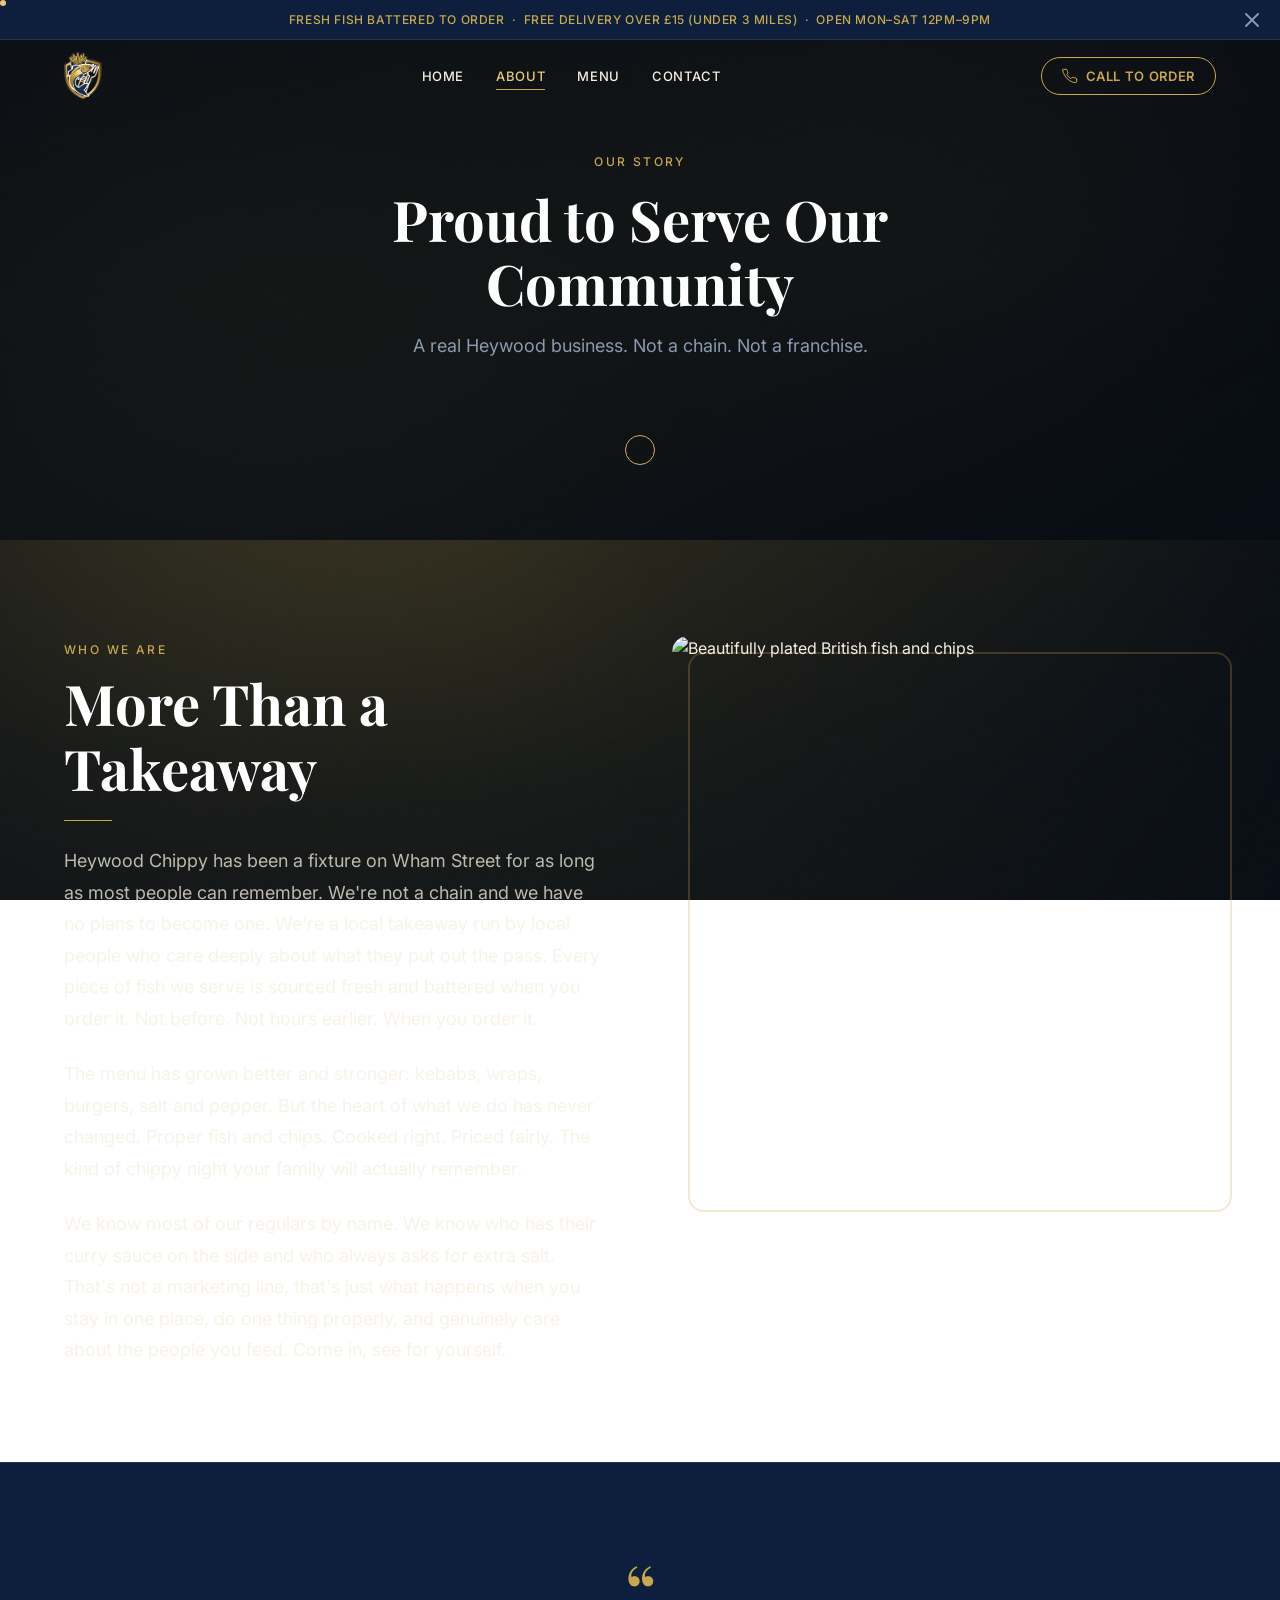
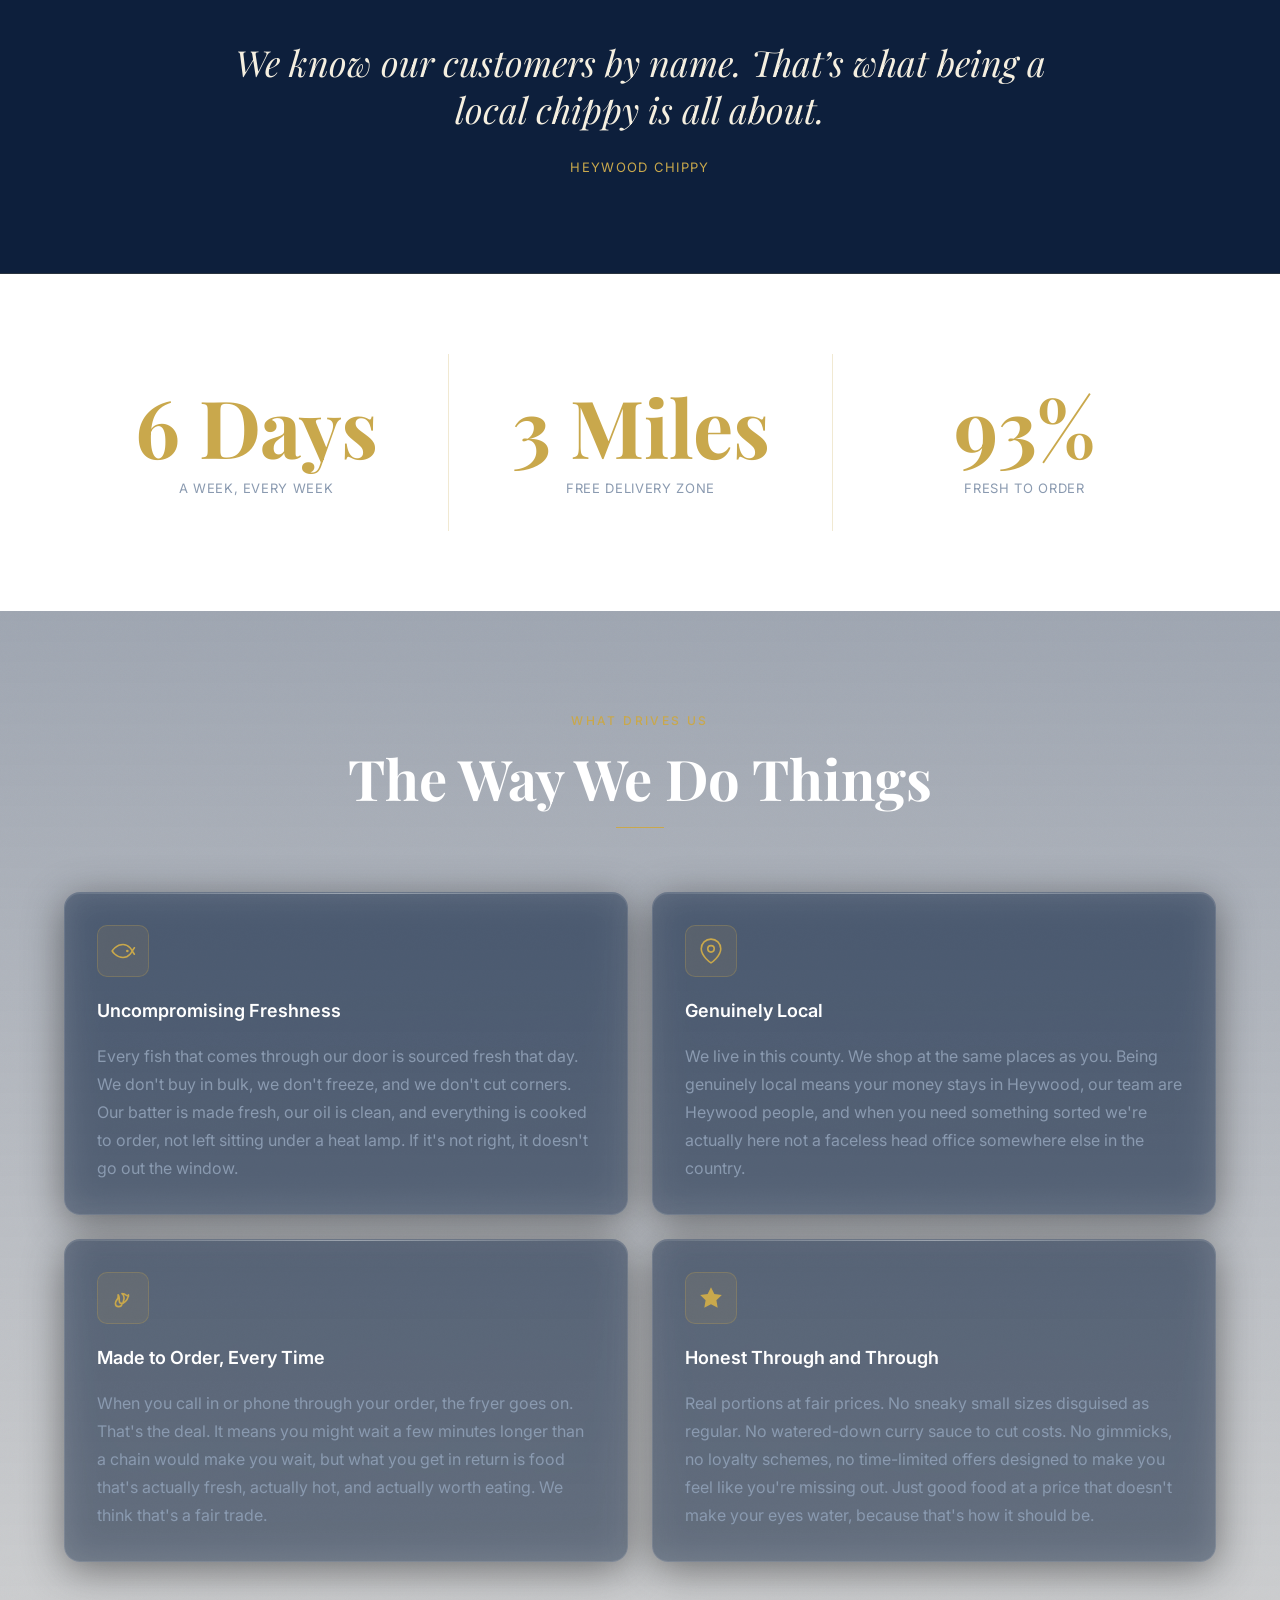
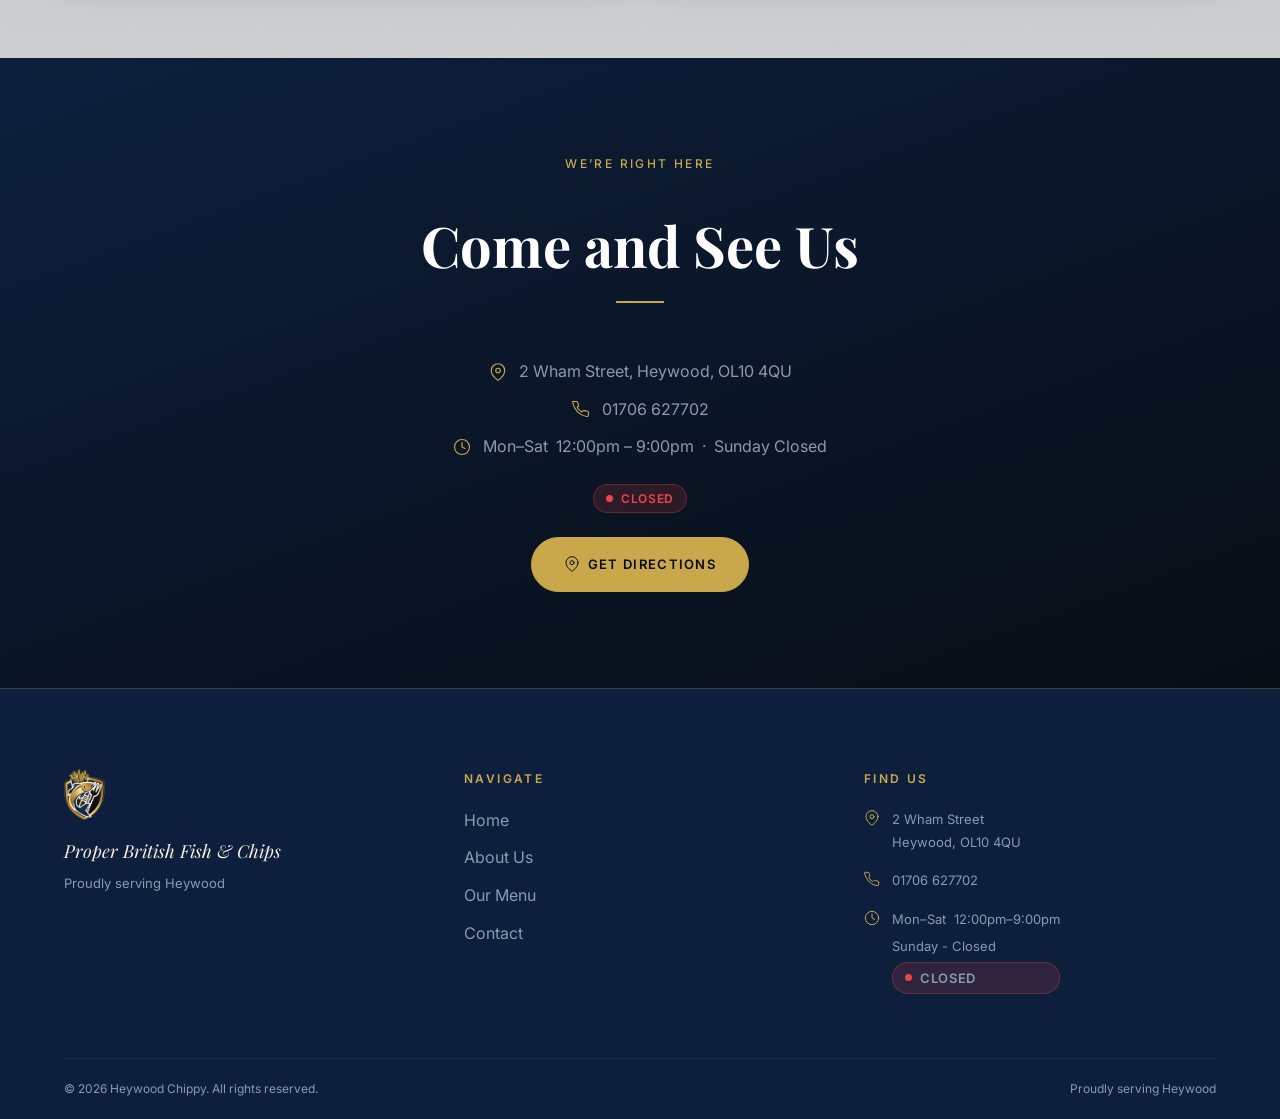
==== commit 844b9d3d: "Update text for clarity and consistency" ====
--- a/about.html
+++ b/about.html
@@ -17,10 +17,10 @@
   <meta name="twitter:card" content="summary_large_image">
 
   <link rel="preconnect" href="https://images.unsplash.com">
-  <link rel="stylesheet" href="design-system.css">
-  <link rel="stylesheet" href="global.css">
-  <link rel="stylesheet" href="about.css">
-  <link rel="stylesheet" href="effects.css">
+  <link rel="stylesheet" href="css/design-system.css">
+  <link rel="stylesheet" href="css/global.css">
+  <link rel="stylesheet" href="css/about.css">
+  <link rel="stylesheet" href="css/effects.css">
 
   <script type="application/ld+json">
   {
@@ -185,9 +185,9 @@
 
         <p class="narrative-body">Heywood Chippy has been a fixture on Wham Street for as long as most people can remember. We're not a chain and we have no plans to become one. We're a local takeaway run by local people who care deeply about what they put out the pass. Every piece of fish we serve is sourced fresh and battered when you order it. Not before. Not hours earlier. When you order it.</p>
 
-        <p class="narrative-body">The menu has grown over the years — kebabs, wraps, burgers, salt and pepper — but the heart of what we do has never changed. Proper fish and chips. Cooked right. Priced fairly. The kind of chippy night your family will actually remember.</p>
-
-        <p class="narrative-body">We know most of our regulars by name. We know who has their curry sauce on the side and who always asks for extra salt. That's not a marketing line — that's just what happens when you stay in one place, do one thing properly, and genuinely care about the people you feed. Come in, see for yourself.</p>
+        <p class="narrative-body">The menu has grown better and stronger: kebabs, wraps, burgers, salt and pepper. But the heart of what we do has never changed. Proper fish and chips. Cooked right. Priced fairly. The kind of chippy night your family will actually remember.</p>
+
+        <p class="narrative-body">We know most of our regulars by name. We know who has their curry sauce on the side and who always asks for extra salt. That's not a marketing line, that's just what happens when you stay in one place, do one thing properly, and genuinely care about the people you feed. Come in, see for yourself.</p>
       </div>
 
       <div class="narrative-image" data-reveal data-reveal-delay="2">
@@ -216,7 +216,7 @@
     <div class="pull-quote" data-reveal>
       <span class="pull-quote__mark" aria-hidden="true">&ldquo;</span>
       <blockquote class="pull-quote__text">We know our customers by name. That&rsquo;s what being a local chippy is all about.</blockquote>
-      <p class="pull-quote__attr">— Heywood Chippy</p>
+      <p class="pull-quote__attr">Heywood Chippy</p>
     </div>
   </div>
 </section>
@@ -266,7 +266,7 @@
           <svg aria-hidden="true"><use href="#icon-fish"/></svg>
         </div>
         <h3 class="value-title">Uncompromising Freshness</h3>
-        <p class="value-body">Every fish that comes through our door is sourced fresh that day. We don't buy in bulk, we don't freeze, and we don't cut corners. Our batter is made fresh, our oil is clean, and everything is cooked to order — not left sitting under a heat lamp. If it's not right, it doesn't go out the window.</p>
+        <p class="value-body">Every fish that comes through our door is sourced fresh that day. We don't buy in bulk, we don't freeze, and we don't cut corners. Our batter is made fresh, our oil is clean, and everything is cooked to order, not left sitting under a heat lamp. If it's not right, it doesn't go out the window.</p>
       </div>
 
       <div class="value-card tilt" data-reveal data-reveal-delay="2">
@@ -275,7 +275,7 @@
           <svg aria-hidden="true"><use href="#icon-pin"/></svg>
         </div>
         <h3 class="value-title">Genuinely Local</h3>
-        <p class="value-body">We live in this community. Our kids go to school here. We shop at the same places as you. Being genuinely local means your money stays in Heywood, our team are Heywood people, and when you need something sorted we're actually here — not a faceless head office somewhere else in the country.</p>
+        <p class="value-body">We live in this county. We shop at the same places as you. Being genuinely local means your money stays in Heywood, our team are Heywood people, and when you need something sorted we're actually here not a faceless head office somewhere else in the country.</p>
       </div>
 
       <div class="value-card tilt" data-reveal data-reveal-delay="3">
@@ -284,7 +284,7 @@
           <svg aria-hidden="true"><use href="#icon-flame"/></svg>
         </div>
         <h3 class="value-title">Made to Order, Every Time</h3>
-        <p class="value-body">When you call in or phone through your order, the fryer goes on. That's the deal. It means you might wait a few minutes longer than a chain would make you wait — but what you get in return is food that's actually fresh, actually hot, and actually worth eating. We think that's a fair trade.</p>
+        <p class="value-body">When you call in or phone through your order, the fryer goes on. That's the deal. It means you might wait a few minutes longer than a chain would make you wait, but what you get in return is food that's actually fresh, actually hot, and actually worth eating. We think that's a fair trade.</p>
       </div>
 
       <div class="value-card tilt" data-reveal data-reveal-delay="4">
@@ -293,7 +293,7 @@
           <svg aria-hidden="true"><use href="#icon-star"/></svg>
         </div>
         <h3 class="value-title">Honest Through and Through</h3>
-        <p class="value-body">Real portions at fair prices. No sneaky small sizes disguised as regular. No watered-down curry sauce to cut costs. No gimmicks, no loyalty schemes, no time-limited offers designed to make you feel like you're missing out. Just good food at a price that doesn't make your eyes water — because that's how it should be.</p>
+        <p class="value-body">Real portions at fair prices. No sneaky small sizes disguised as regular. No watered-down curry sauce to cut costs. No gimmicks, no loyalty schemes, no time-limited offers designed to make you feel like you're missing out. Just good food at a price that doesn't make your eyes water, because that's how it should be.</p>
       </div>
 
     </div>
@@ -380,7 +380,7 @@
             <svg aria-hidden="true" width="16" height="16"><use href="#icon-clock"/></svg>
             <div class="footer-hours">
               <span>Mon–Sat &nbsp;12:00pm–9:00pm</span>
-              <span>Sunday — Closed</span>
+              <span>Sunday - Closed</span>
               <span data-live-badge aria-live="polite"></span>
             </div>
           </div>
@@ -410,8 +410,8 @@
   Call to Order
 </a>
 
-<script src="global.js" defer></script>
-<script src="effects.js" defer></script>
+<script src="js/global.js" defer></script>
+<script src="js/effects.js" defer></script>
 <script>
   document.getElementById('footer-year').textContent = new Date().getFullYear();
 </script>
--- a/css/design-system.css
+++ b/css/design-system.css
@@ -0,0 +1,321 @@
+/*
+  HEYWOOD CHIPPY — DESIGN SYSTEM
+  Token layer: colours, type scale, spacing, motion, elevation.
+  Nothing here produces visible output — only custom properties and keyframes.
+*/
+
+:root {
+
+  /* ── COLOUR PALETTE ─────────────────────────────── */
+  --color-black:       #080d14;
+  --color-navy:        #0d1f3c;
+  --color-navy-mid:    #112847;
+  --color-gold:        #c9a84c;
+  --color-gold-light:  #e8c97a;
+  --color-cream:       #f5efe0;
+  --color-white:       #ffffff;
+  --color-muted:       #8a9ab0;
+  --color-success:     #22c55e;
+  --color-error:       #ef4444;
+
+  --color-gold-10:     rgba(201, 168, 76, 0.10);
+  --color-gold-15:     rgba(201, 168, 76, 0.15);
+  --color-gold-25:     rgba(201, 168, 76, 0.25);
+  --color-gold-35:     rgba(201, 168, 76, 0.35);
+  --color-gold-50:     rgba(201, 168, 76, 0.50);
+  --color-white-06:    rgba(255, 255, 255, 0.06);
+  --color-white-10:    rgba(255, 255, 255, 0.10);
+  --color-white-20:    rgba(255, 255, 255, 0.20);
+  --color-black-50:    rgba(8,  13, 20,  0.50);
+  --color-black-90:    rgba(8,  13, 20,  0.90);
+  --color-black-96:    rgba(8,  13, 20,  0.96);
+  --color-black-97:    rgba(8,  13, 20,  0.97);
+  --color-black-98:    rgba(8,  13, 20,  0.98);
+
+  /* ── TYPOGRAPHY ─────────────────────────────────── */
+  --font-display: 'Playfair Display', Georgia, 'Times New Roman', serif;
+  --font-body:    'Inter', -apple-system, BlinkMacSystemFont, 'Segoe UI', sans-serif;
+
+  --text-xs:   0.75rem;     /* 12px */
+  --text-sm:   0.8125rem;   /* 13px */
+  --text-base: 1rem;        /* 16px */
+  --text-lg:   1.125rem;    /* 18px */
+  --text-xl:   1.25rem;     /* 20px */
+  --text-2xl:  1.5rem;      /* 24px */
+  --text-3xl:  clamp(1.75rem, 3.5vw, 2.25rem);
+  --text-4xl:  clamp(2.25rem, 5vw,   3.5rem);
+  --text-5xl:  clamp(3rem,   7vw,    5rem);
+  --text-6xl:  clamp(3.5rem, 9vw,    6.5rem);
+
+  --leading-tight:  1.15;
+  --leading-snug:   1.3;
+  --leading-normal: 1.6;
+  --leading-relaxed:1.75;
+
+  --tracking-tight:  -0.025em;
+  --tracking-normal:  0em;
+  --tracking-wide:    0.05em;
+  --tracking-wider:   0.1em;
+  --tracking-widest:  0.2em;
+
+  --weight-light:    300;
+  --weight-regular:  400;
+  --weight-medium:   500;
+  --weight-semibold: 600;
+  --weight-bold:     700;
+
+  /* ── SPACING (8-point grid) ──────────────────────── */
+  --sp-1:  0.25rem;   /* 4px  */
+  --sp-2:  0.5rem;    /* 8px  */
+  --sp-3:  0.75rem;   /* 12px */
+  --sp-4:  1rem;      /* 16px */
+  --sp-5:  1.25rem;   /* 20px */
+  --sp-6:  1.5rem;    /* 24px */
+  --sp-8:  2rem;      /* 32px */
+  --sp-10: 2.5rem;    /* 40px */
+  --sp-12: 3rem;      /* 48px */
+  --sp-16: 4rem;      /* 64px */
+  --sp-20: 5rem;      /* 80px */
+  --sp-24: 6rem;      /* 96px */
+  --sp-32: 8rem;      /* 128px*/
+  --sp-40: 10rem;     /* 160px*/
+
+  /* ── BORDER RADIUS ───────────────────────────────── */
+  --radius-xs:  3px;
+  --radius-sm:  6px;
+  --radius-md:  10px;
+  --radius-lg:  16px;
+  --radius-xl:  24px;
+  --radius-2xl: 32px;
+  --radius-full: 9999px;
+
+  /* ── SHADOWS ─────────────────────────────────────── */
+  --shadow-xs:        0 1px 3px rgba(0,0,0,0.25);
+  --shadow-sm:        0 2px 8px rgba(0,0,0,0.35);
+  --shadow-md:        0 4px 20px rgba(0,0,0,0.45);
+  --shadow-lg:        0 8px 40px rgba(0,0,0,0.55);
+  --shadow-xl:        0 16px 64px rgba(0,0,0,0.65);
+  --shadow-gold:      0 0 0 1.5px var(--color-gold), 0 16px 48px rgba(201,168,76,0.20);
+  --shadow-gold-glow: 0 8px 32px rgba(201,168,76,0.35);
+  --shadow-inset-gold:inset 0 0 0 1px var(--color-gold-25);
+
+  /* ── MOTION ──────────────────────────────────────── */
+  --dur-instant: 80ms;
+  --dur-fast:    150ms;
+  --dur-base:    250ms;
+  --dur-slow:    350ms;
+  --dur-slower:  500ms;
+  --dur-slowest: 800ms;
+
+  --ease-out:     cubic-bezier(0.16, 1, 0.3, 1);
+  --ease-in:      cubic-bezier(0.4, 0, 1, 1);
+  --ease-in-out:  cubic-bezier(0.4, 0, 0.2, 1);
+  --ease-spring:  cubic-bezier(0.34, 1.56, 0.64, 1);
+  --ease-precise: cubic-bezier(0.25, 0.46, 0.45, 0.94);
+
+  /* ── LAYOUT ──────────────────────────────────────── */
+  --max-width:     1200px;
+  --max-width-sm:  640px;
+  --max-width-md:  768px;
+  --max-width-lg:  1024px;
+  --max-width-xl:  1280px;
+
+  --nav-height:    72px;
+  --bar-height:    40px;
+  --nav-total:     calc(var(--nav-height) + var(--bar-height));
+  --scroll-offset: var(--nav-total);
+
+  /* ── Z-INDEX ─────────────────────────────────────── */
+  --z-below:    -1;
+  --z-base:      0;
+  --z-raised:   10;
+  --z-float:    20;
+  --z-dropdown: 100;
+  --z-sticky:   200;
+  --z-nav:      300;
+  --z-overlay:  400;
+  --z-modal:    500;
+  --z-toast:    600;
+  --z-progress: 700;
+}
+
+/* ── ANIMATION KEYFRAMES ─────────────────────────────── */
+
+@keyframes fadeUp {
+  from { opacity: 0; transform: translateY(28px); }
+  to   { opacity: 1; transform: translateY(0); }
+}
+
+@keyframes fadeIn {
+  from { opacity: 0; }
+  to   { opacity: 1; }
+}
+
+@keyframes slideDown {
+  from { opacity: 0; transform: translateY(-12px); }
+  to   { opacity: 1; transform: translateY(0); }
+}
+
+@keyframes scaleIn {
+  from { opacity: 0; transform: scale(0.94); }
+  to   { opacity: 1; transform: scale(1); }
+}
+
+@keyframes wordReveal {
+  from { opacity: 0; transform: translateY(20px); filter: blur(4px); }
+  to   { opacity: 1; transform: translateY(0);   filter: blur(0); }
+}
+
+@keyframes bubbleOpen {
+  from { opacity: 0; transform: scale(0.82) translateY(-10px); }
+  to   { opacity: 1; transform: scale(1)    translateY(0); }
+}
+
+@keyframes bubbleClose {
+  from { opacity: 1; transform: scale(1)    translateY(0); }
+  to   { opacity: 0; transform: scale(0.82) translateY(-10px); }
+}
+
+@keyframes ripple {
+  from { transform: scale(0); opacity: 0.6; }
+  to   { transform: scale(4); opacity: 0; }
+}
+
+@keyframes chevronBounce {
+  0%, 100% { transform: translateY(0); }
+  50%       { transform: translateY(6px); }
+}
+
+@keyframes shimmer {
+  0%   { background-position: -200% center; }
+  100% { background-position:  200% center; }
+}
+
+@keyframes progressPulse {
+  0%, 100% { opacity: 1; }
+  50%       { opacity: 0.7; }
+}
+
+@keyframes openBadgePulse {
+  0%, 100% { box-shadow: 0 0 0 0 rgba(34, 197, 94, 0.5); }
+  50%       { box-shadow: 0 0 0 6px rgba(34, 197, 94, 0); }
+}
+
+@keyframes grainShift {
+  0%  { transform: translate(0, 0); }
+  10% { transform: translate(-2%, -3%); }
+  20% { transform: translate(3%, 1%); }
+  30% { transform: translate(-1%, 2%); }
+  40% { transform: translate(2%, -1%); }
+  50% { transform: translate(-3%, 3%); }
+  60% { transform: translate(1%, -2%); }
+  70% { transform: translate(-2%, 1%); }
+  80% { transform: translate(3%, -3%); }
+  90% { transform: translate(-1%, 2%); }
+  100%{ transform: translate(0, 0); }
+}
+
+@keyframes lineGrow {
+  from { transform: scaleY(0); }
+  to   { transform: scaleY(1); }
+}
+
+/* ════════════════════════════════════════════════════════════
+   MAXIMALIST LAYER — glassmorphism, aurora mesh, 3D, brand tokens
+════════════════════════════════════════════════════════════ */
+
+:root {
+
+  /* ── FISH & CHIPS WARM PALETTE ───────────────────── */
+  --color-amber:    #e8a33d;
+  --color-batter:   #d98b2b;
+  --color-vinegar:  #6b4a2b;
+  --color-pea:      #7fae3a;
+  --color-pea-soft: #a8cc63;
+
+  --amber-15: rgba(232, 163, 61, 0.15);
+  --amber-25: rgba(232, 163, 61, 0.25);
+  --amber-40: rgba(232, 163, 61, 0.40);
+
+  /* ── AURORA MESH STOPS ───────────────────────────── */
+  --aurora-navy:   rgba(13, 31, 60, 0.95);
+  --aurora-gold:   rgba(201, 168, 76, 0.40);
+  --aurora-amber:  rgba(232, 163, 61, 0.30);
+  --aurora-deep:   rgba(8, 13, 20, 0.95);
+  --aurora-pea:    rgba(127, 174, 58, 0.14);
+
+  /* ── GLASSMORPHISM ───────────────────────────────── */
+  --glass-bg:        rgba(17, 40, 71, 0.42);
+  --glass-bg-soft:   rgba(245, 239, 224, 0.045);
+  --glass-bg-strong: rgba(8, 13, 20, 0.62);
+  --glass-border:    rgba(201, 168, 76, 0.28);
+  --glass-border-soft: rgba(255, 255, 255, 0.10);
+  --glass-blur:      18px;
+  --glass-blur-lg:   28px;
+  --glass-shadow:    0 8px 40px rgba(0,0,0,0.45), inset 0 1px 0 rgba(255,255,255,0.08);
+  --glass-glow:      0 0 0 1px rgba(201,168,76,0.30), 0 20px 60px rgba(201,168,76,0.20), inset 0 1px 0 rgba(255,255,255,0.10);
+
+  /* ── 3D ──────────────────────────────────────────── */
+  --perspective: 1200px;
+  --tilt-max:    10deg;
+
+  /* ── DELIVERY BRAND TOKENS ───────────────────────── */
+  --brand-justeat:       #ff8000;
+  --brand-justeat-glow:  rgba(255, 128, 0, 0.45);
+  --brand-deliveroo:     #00ccbc;
+  --brand-deliveroo-glow:rgba(0, 204, 188, 0.45);
+  --brand-ubereats:      #06c167;
+  --brand-ubereats-glow: rgba(6, 193, 103, 0.45);
+  --brand-orderyoyo:     #1f9d8a;
+  --brand-orderyoyo-glow:rgba(31, 157, 138, 0.48);
+}
+
+/* ── AURORA / MESH KEYFRAMES ─────────────────────────── */
+
+@keyframes auroraDrift {
+  0%   { background-position: 0% 50%,   100% 50%,  50% 0%,   50% 100%; }
+  25%  { background-position: 40% 20%,  60% 80%,   20% 60%,  80% 40%; }
+  50%  { background-position: 100% 50%, 0% 50%,    50% 100%, 50% 0%; }
+  75%  { background-position: 60% 80%,  40% 20%,   80% 40%,  20% 60%; }
+  100% { background-position: 0% 50%,   100% 50%,  50% 0%,   50% 100%; }
+}
+
+@keyframes auroraSpin {
+  from { transform: rotate(0deg)   scale(1.4); }
+  to   { transform: rotate(360deg) scale(1.4); }
+}
+
+@keyframes floatY {
+  0%, 100% { transform: translateY(0); }
+  50%       { transform: translateY(-14px); }
+}
+
+@keyframes floatY-sm {
+  0%, 100% { transform: translateY(0); }
+  50%       { transform: translateY(-7px); }
+}
+
+@keyframes glowPulse {
+  0%, 100% { box-shadow: 0 0 0 1px var(--color-gold-25), 0 16px 50px rgba(201,168,76,0.15); }
+  50%       { box-shadow: 0 0 0 1px var(--color-gold-50), 0 24px 70px rgba(201,168,76,0.32); }
+}
+
+@keyframes sheen {
+  0%   { transform: translateX(-140%) skewX(-18deg); }
+  60%, 100% { transform: translateX(260%) skewX(-18deg); }
+}
+
+@keyframes ctaRing {
+  0%   { transform: scale(0.9); opacity: 0.7; }
+  100% { transform: scale(1.8); opacity: 0; }
+}
+
+@keyframes shimmerText {
+  0%   { background-position: -200% center; }
+  100% { background-position:  200% center; }
+}
+
+@keyframes badgePing {
+  0%   { transform: scale(1);   opacity: 0.8; }
+  70%, 100% { transform: scale(2.4); opacity: 0; }
+}
--- a/css/global.css
+++ b/css/global.css
@@ -0,0 +1,1188 @@
+/*
+  HEYWOOD CHIPPY — GLOBAL COMPONENT STYLES
+  Requires design-system.css loaded first.
+*/
+
+@import url('https://fonts.googleapis.com/css2?family=Inter:wght@300;400;500;600;700&family=Playfair+Display:ital,wght@0,400;0,600;0,700;1,400;1,600&display=swap');
+@import url('design-system.css');
+
+/* ── RESET & BASE ──────────────────────────────────────── */
+
+*, *::before, *::after {
+  box-sizing: border-box;
+  margin: 0;
+  padding: 0;
+}
+
+html {
+  scroll-behavior: smooth;
+  scroll-padding-top: var(--scroll-offset);
+  font-size: 16px;
+  -webkit-text-size-adjust: 100%;
+  text-size-adjust: 100%;
+}
+
+body {
+  font-family: var(--font-body);
+  font-size: var(--text-base);
+  font-weight: var(--weight-regular);
+  line-height: var(--leading-normal);
+  color: var(--color-cream);
+  background-color: var(--color-black);
+  overflow-x: hidden;
+  -webkit-font-smoothing: antialiased;
+  -moz-osx-font-smoothing: grayscale;
+}
+
+img, video {
+  display: block;
+  max-width: 100%;
+}
+
+a {
+  color: inherit;
+  text-decoration: none;
+}
+
+button {
+  font-family: inherit;
+  cursor: pointer;
+  border: none;
+  background: none;
+  padding: 0;
+}
+
+ul, ol {
+  list-style: none;
+}
+
+/* ── SCROLL PROGRESS BAR ───────────────────────────────── */
+
+.scroll-progress {
+  position: fixed;
+  top: 0;
+  left: 0;
+  width: 0%;
+  height: 2px;
+  background: linear-gradient(90deg, var(--color-gold), var(--color-gold-light));
+  z-index: var(--z-progress);
+  transition: width 50ms linear;
+  will-change: width;
+}
+
+/* ── SVG SPRITE (hidden) ───────────────────────────────── */
+
+.svg-sprite {
+  position: absolute;
+  width: 0;
+  height: 0;
+  overflow: hidden;
+}
+
+/* ── UTILITY ───────────────────────────────────────────── */
+
+.container {
+  width: 100%;
+  max-width: var(--max-width);
+  margin-inline: auto;
+  padding-inline: var(--sp-6);
+}
+
+.sr-only {
+  position: absolute;
+  width: 1px;
+  height: 1px;
+  padding: 0;
+  margin: -1px;
+  overflow: hidden;
+  clip: rect(0,0,0,0);
+  white-space: nowrap;
+  border: 0;
+}
+
+.text-gold    { color: var(--color-gold); }
+.text-muted   { color: var(--color-muted); }
+.text-cream   { color: var(--color-cream); }
+
+.font-display { font-family: var(--font-display); }
+.font-body    { font-family: var(--font-body); }
+
+/* ── PHONE LINK ────────────────────────────────────────── */
+
+.phone-link {
+  color: inherit;
+  text-decoration: none;
+  cursor: pointer;
+  transition: color var(--dur-base) var(--ease-out);
+}
+.phone-link:hover {
+  color: var(--color-gold-light);
+}
+
+/* ── REVEAL ANIMATIONS ─────────────────────────────────── */
+
+[data-reveal] {
+  opacity: 0;
+  transform: translateY(32px);
+  transition: opacity var(--dur-slower) var(--ease-out),
+              transform var(--dur-slower) var(--ease-out);
+}
+
+[data-reveal].is-revealed {
+  opacity: 1;
+  transform: translateY(0);
+}
+
+[data-reveal-delay="1"] { transition-delay: 80ms;  }
+[data-reveal-delay="2"] { transition-delay: 160ms; }
+[data-reveal-delay="3"] { transition-delay: 240ms; }
+[data-reveal-delay="4"] { transition-delay: 320ms; }
+[data-reveal-delay="5"] { transition-delay: 400ms; }
+[data-reveal-delay="6"] { transition-delay: 480ms; }
+
+/* ── ANNOUNCEMENT BAR ──────────────────────────────────── */
+
+.announcement-bar {
+  position: fixed;
+  top: 0;
+  left: 0;
+  right: 0;
+  height: var(--bar-height);
+  background-color: var(--color-navy);
+  border-bottom: 1px solid var(--color-gold-15);
+  display: flex;
+  align-items: center;
+  justify-content: center;
+  overflow: hidden;
+  z-index: calc(var(--z-nav) + 1);
+}
+
+.announcement-bar.is-hidden {
+  display: none;
+}
+
+.announcement-bar__text {
+  font-family: var(--font-body);
+  font-size: var(--text-xs);
+  font-weight: var(--weight-medium);
+  color: var(--color-gold);
+  letter-spacing: var(--tracking-wide);
+  text-transform: uppercase;
+  white-space: nowrap;
+  overflow: hidden;
+  text-overflow: ellipsis;
+  padding-inline: var(--sp-10);
+}
+
+@media (max-width: 600px) {
+  .announcement-bar__text {
+    font-size: 0.65rem;
+    letter-spacing: 0.04em;
+  }
+}
+
+.announcement-bar__dismiss {
+  position: absolute;
+  right: var(--sp-4);
+  top: 50%;
+  transform: translateY(-50%);
+  display: flex;
+  align-items: center;
+  justify-content: center;
+  width: 24px;
+  height: 24px;
+  color: var(--color-muted);
+  transition: color var(--dur-fast) var(--ease-out);
+  cursor: pointer;
+}
+
+.announcement-bar__dismiss:hover {
+  color: var(--color-gold);
+}
+
+/* ── NAVIGATION ────────────────────────────────────────── */
+
+.site-nav {
+  position: fixed;
+  top: 0;
+  left: 0;
+  right: 0;
+  height: var(--nav-height);
+  display: flex;
+  align-items: center;
+  z-index: var(--z-nav);
+  transition: background-color var(--dur-slow) var(--ease-out),
+              backdrop-filter var(--dur-slow) var(--ease-out),
+              box-shadow var(--dur-slow) var(--ease-out),
+              top var(--dur-base) var(--ease-out);
+}
+
+.site-nav.is-scrolled {
+  background-color: var(--color-black-96);
+  backdrop-filter: blur(16px);
+  -webkit-backdrop-filter: blur(16px);
+  box-shadow: 0 1px 0 rgba(201,168,76,0.12), var(--shadow-md);
+}
+
+.site-nav.bar-visible {
+  top: var(--bar-height);
+}
+
+.site-nav.bar-hidden {
+  top: 0;
+}
+
+.nav-inner {
+  display: flex;
+  align-items: center;
+  justify-content: space-between;
+  width: 100%;
+  max-width: var(--max-width);
+  margin-inline: auto;
+  padding-inline: var(--sp-6);
+}
+
+.nav-logo {
+  display: flex;
+  align-items: center;
+  transition: transform var(--dur-base) var(--ease-out),
+              opacity var(--dur-base) var(--ease-out);
+  flex-shrink: 0;
+}
+
+.nav-logo:hover {
+  transform: scale(1.04);
+}
+
+.nav-logo img {
+  height: 48px;
+  width: auto;
+  object-fit: contain;
+}
+
+.nav-links {
+  display: flex;
+  align-items: center;
+  gap: var(--sp-8);
+}
+
+.nav-links a {
+  position: relative;
+  font-family: var(--font-body);
+  font-size: var(--text-sm);
+  font-weight: var(--weight-medium);
+  color: var(--color-cream);
+  letter-spacing: var(--tracking-wide);
+  text-transform: uppercase;
+  transition: color var(--dur-base) var(--ease-out);
+  padding-bottom: var(--sp-1);
+}
+
+.nav-links a::after {
+  content: '';
+  position: absolute;
+  bottom: -2px;
+  left: 0;
+  width: 100%;
+  height: 1.5px;
+  background-color: var(--color-gold);
+  transform: scaleX(0);
+  transform-origin: left;
+  transition: transform var(--dur-base) var(--ease-out);
+}
+
+.nav-links a:hover {
+  color: var(--color-gold-light);
+}
+
+.nav-links a:hover::after,
+.nav-links a.active::after {
+  transform: scaleX(1);
+}
+
+.nav-links a.active {
+  color: var(--color-gold-light);
+}
+
+.nav-cta {
+  display: flex;
+  align-items: center;
+  gap: var(--sp-2);
+  padding: var(--sp-2) var(--sp-5);
+  border: 1.5px solid var(--color-gold);
+  border-radius: var(--radius-full);
+  font-family: var(--font-body);
+  font-size: var(--text-sm);
+  font-weight: var(--weight-semibold);
+  color: var(--color-gold);
+  letter-spacing: var(--tracking-wide);
+  text-transform: uppercase;
+  transition: background-color var(--dur-base) var(--ease-out),
+              color var(--dur-base) var(--ease-out),
+              box-shadow var(--dur-base) var(--ease-out),
+              transform var(--dur-base) var(--ease-out);
+  white-space: nowrap;
+}
+
+.nav-cta svg {
+  width: 16px;
+  height: 16px;
+  flex-shrink: 0;
+}
+
+.nav-cta:hover {
+  background-color: var(--color-gold);
+  color: var(--color-black);
+  box-shadow: var(--shadow-gold-glow);
+  transform: translateY(-1px);
+}
+
+/* Hamburger + mobile bubble */
+
+.hamburger {
+  display: none;
+  flex-direction: column;
+  gap: 5px;
+  cursor: pointer;
+  padding: var(--sp-2);
+  position: relative;
+  z-index: 2;
+}
+
+.hamburger span {
+  display: block;
+  width: 22px;
+  height: 1.5px;
+  background-color: var(--color-cream);
+  border-radius: var(--radius-full);
+  transition: transform 250ms var(--ease-out),
+              opacity 150ms var(--ease-out),
+              background-color var(--dur-base) var(--ease-out);
+}
+
+.hamburger.is-open span:nth-child(1) {
+  transform: translateY(6.5px) rotate(45deg);
+  background-color: var(--color-gold);
+}
+.hamburger.is-open span:nth-child(2) {
+  opacity: 0;
+}
+.hamburger.is-open span:nth-child(3) {
+  transform: translateY(-6.5px) rotate(-45deg);
+  background-color: var(--color-gold);
+}
+
+.nav-mobile-wrap {
+  position: relative;
+  display: none;
+}
+
+.mobile-nav-bubble {
+  position: absolute;
+  top: calc(100% + var(--sp-2));
+  right: 0;
+  background: var(--color-black-97);
+  border: 1px solid var(--color-gold-25);
+  border-radius: var(--radius-lg);
+  padding: var(--sp-2);
+  min-width: 180px;
+  backdrop-filter: blur(16px);
+  -webkit-backdrop-filter: blur(16px);
+  box-shadow: 0 16px 48px rgba(0,0,0,0.5), 0 0 0 1px var(--color-gold-10);
+  transform-origin: top right;
+  display: none;
+  z-index: var(--z-dropdown);
+}
+
+.mobile-nav-bubble.is-open {
+  display: block;
+  animation: bubbleOpen 220ms var(--ease-out) forwards;
+}
+
+.mobile-nav-bubble.is-closing {
+  animation: bubbleClose 160ms var(--ease-in) forwards;
+}
+
+.mobile-nav-bubble a {
+  display: block;
+  padding: var(--sp-3) var(--sp-4);
+  border-radius: var(--radius-md);
+  color: var(--color-cream);
+  font-family: var(--font-body);
+  font-size: var(--text-base);
+  font-weight: var(--weight-medium);
+  text-decoration: none;
+  text-transform: none;
+  letter-spacing: normal;
+  transition: background var(--dur-fast) var(--ease-out),
+              color var(--dur-fast) var(--ease-out);
+}
+
+.mobile-nav-bubble a + a {
+  border-top: 1px solid var(--color-white-06);
+}
+
+.mobile-nav-bubble a:hover,
+.mobile-nav-bubble a.active {
+  background: rgba(201, 168, 76, 0.12);
+  color: var(--color-gold-light);
+}
+
+@media (max-width: 767px) {
+  .nav-links,
+  .nav-cta {
+    display: none;
+  }
+  .hamburger,
+  .nav-mobile-wrap {
+    display: flex;
+  }
+}
+
+/* ── BUTTONS ───────────────────────────────────────────── */
+
+.btn {
+  position: relative;
+  display: inline-flex;
+  align-items: center;
+  justify-content: center;
+  gap: var(--sp-2);
+  padding: var(--sp-4) var(--sp-8);
+  border-radius: var(--radius-full);
+  font-family: var(--font-body);
+  font-size: var(--text-sm);
+  font-weight: var(--weight-semibold);
+  letter-spacing: var(--tracking-wider);
+  text-transform: uppercase;
+  cursor: pointer;
+  overflow: hidden;
+  transition: transform var(--dur-base) var(--ease-out),
+              box-shadow var(--dur-base) var(--ease-out),
+              background-color var(--dur-base) var(--ease-out),
+              color var(--dur-base) var(--ease-out),
+              border-color var(--dur-base) var(--ease-out);
+  user-select: none;
+  white-space: nowrap;
+}
+
+.btn:hover {
+  transform: translateY(-2px);
+}
+
+.btn:active {
+  transform: translateY(0);
+}
+
+.btn svg {
+  width: 16px;
+  height: 16px;
+  flex-shrink: 0;
+}
+
+/* Ripple */
+.btn::after {
+  content: '';
+  position: absolute;
+  width: 100%;
+  height: 100%;
+  background: radial-gradient(circle, rgba(255,255,255,0.3) 0%, transparent 70%);
+  transform: scale(0);
+  opacity: 0;
+  border-radius: inherit;
+  pointer-events: none;
+}
+
+.btn.is-rippling::after {
+  animation: ripple 500ms var(--ease-out) forwards;
+}
+
+.btn-primary {
+  background-color: var(--color-gold);
+  color: var(--color-black);
+  border: 1.5px solid var(--color-gold);
+}
+
+.btn-primary:hover {
+  background-color: var(--color-gold-light);
+  border-color: var(--color-gold-light);
+  box-shadow: var(--shadow-gold-glow);
+}
+
+.btn-outline {
+  background-color: transparent;
+  color: var(--color-white);
+  border: 1.5px solid rgba(255,255,255,0.4);
+}
+
+.btn-outline:hover {
+  border-color: var(--color-white);
+  box-shadow: 0 8px 32px rgba(255,255,255,0.1);
+}
+
+.btn-outline-gold {
+  background-color: transparent;
+  color: var(--color-gold);
+  border: 1.5px solid var(--color-gold);
+}
+
+.btn-outline-gold:hover {
+  background-color: var(--color-gold-10);
+  box-shadow: var(--shadow-gold-glow);
+}
+
+.btn-ghost {
+  background: transparent;
+  color: var(--color-cream);
+  border: 1.5px solid var(--color-white-20);
+}
+
+.btn-ghost:hover {
+  border-color: var(--color-gold-25);
+  color: var(--color-gold-light);
+}
+
+/* Magnetic button wrapper (hero CTA) */
+.btn-magnetic {
+  display: inline-block;
+  transition: transform 200ms var(--ease-out);
+  will-change: transform;
+}
+
+/* ── PAGE SLIM HERO ─────────────────────────────────────── */
+
+.page-hero {
+  position: relative;
+  display: flex;
+  align-items: center;
+  justify-content: center;
+  text-align: center;
+  overflow: hidden;
+}
+
+.page-hero__bg {
+  position: absolute;
+  inset: 0;
+  background-size: cover;
+  background-position: center;
+  will-change: transform;
+}
+
+.page-hero__overlay {
+  position: absolute;
+  inset: 0;
+  background: linear-gradient(160deg, rgba(8,13,20,0.55) 0%, rgba(8,13,20,0.92) 100%);
+}
+
+.page-hero__content {
+  position: relative;
+  z-index: 2;
+  padding: var(--sp-12) var(--sp-6);
+  max-width: 720px;
+  margin-inline: auto;
+}
+
+.page-hero__eyebrow {
+  display: inline-block;
+  font-family: var(--font-body);
+  font-size: var(--text-xs);
+  font-weight: var(--weight-medium);
+  letter-spacing: var(--tracking-widest);
+  text-transform: uppercase;
+  color: var(--color-gold);
+  margin-bottom: var(--sp-4);
+}
+
+.page-hero__title {
+  font-family: var(--font-display);
+  font-size: var(--text-4xl);
+  font-weight: 700;
+  line-height: var(--leading-tight);
+  color: var(--color-white);
+  margin-bottom: var(--sp-4);
+}
+
+.page-hero__sub {
+  font-family: var(--font-body);
+  font-size: var(--text-lg);
+  color: var(--color-muted);
+  margin-bottom: var(--sp-8);
+}
+
+/* ── SECTION HEADER ────────────────────────────────────── */
+
+.section-header {
+  text-align: center;
+  margin-bottom: var(--sp-16);
+}
+
+.section-eyebrow {
+  display: inline-block;
+  font-family: var(--font-body);
+  font-size: var(--text-xs);
+  font-weight: var(--weight-medium);
+  letter-spacing: var(--tracking-widest);
+  text-transform: uppercase;
+  color: var(--color-gold);
+  margin-bottom: var(--sp-4);
+}
+
+.section-title {
+  font-family: var(--font-display);
+  font-size: var(--text-4xl);
+  font-weight: 700;
+  line-height: var(--leading-tight);
+  color: var(--color-white);
+  margin-bottom: var(--sp-4);
+}
+
+.section-title--left {
+  text-align: left;
+}
+
+.section-sub {
+  font-family: var(--font-body);
+  font-size: var(--text-lg);
+  color: var(--color-muted);
+  max-width: 560px;
+  margin-inline: auto;
+  line-height: var(--leading-relaxed);
+}
+
+/* ── GOLD DIVIDER ──────────────────────────────────────── */
+
+.gold-line {
+  width: 48px;
+  height: 1.5px;
+  background: var(--color-gold);
+  display: block;
+  margin-bottom: var(--sp-6);
+}
+
+.gold-line--center {
+  margin-inline: auto;
+}
+
+/* ── CARD ──────────────────────────────────────────────── */
+
+.card {
+  background-color: var(--color-navy-mid);
+  border: 1px solid var(--color-white-06);
+  border-radius: var(--radius-lg);
+  overflow: hidden;
+  transition: transform var(--dur-slow) var(--ease-out),
+              box-shadow var(--dur-slow) var(--ease-out),
+              border-color var(--dur-slow) var(--ease-out);
+}
+
+.card:hover {
+  transform: translateY(-10px);
+  box-shadow: var(--shadow-gold);
+  border-color: var(--color-gold-25);
+}
+
+.card__image-wrap {
+  height: 220px;
+  overflow: hidden;
+  flex-shrink: 0;
+}
+
+.card__image-wrap img {
+  width: 100%;
+  height: 100%;
+  object-fit: cover;
+  transition: transform var(--dur-slow) var(--ease-out);
+}
+
+.card:hover .card__image-wrap img {
+  transform: scale(1.06);
+}
+
+.card__body {
+  padding: var(--sp-6);
+}
+
+/* ── REVIEW CARD ───────────────────────────────────────── */
+
+.review-card {
+  background-color: var(--color-navy-mid);
+  border: 1px solid var(--color-white-06);
+  border-left: 3px solid var(--color-gold);
+  border-radius: var(--radius-lg);
+  padding: var(--sp-6) var(--sp-8);
+  transition: transform var(--dur-slow) var(--ease-out),
+              box-shadow var(--dur-slow) var(--ease-out);
+}
+
+.review-card:hover {
+  transform: translateY(-6px);
+  box-shadow: var(--shadow-gold);
+}
+
+/* ── STAR RATING ───────────────────────────────────────── */
+
+.stars {
+  display: flex;
+  gap: var(--sp-1);
+  margin-bottom: var(--sp-3);
+}
+
+.stars svg {
+  width: 16px;
+  height: 16px;
+  fill: var(--color-gold);
+  color: var(--color-gold);
+}
+
+/* ── LIVE BADGE ────────────────────────────────────────── */
+
+.live-badge {
+  display: inline-flex;
+  align-items: center;
+  gap: var(--sp-2);
+  padding: var(--sp-1) var(--sp-3);
+  border-radius: var(--radius-full);
+  font-family: var(--font-body);
+  font-size: var(--text-xs);
+  font-weight: var(--weight-semibold);
+  letter-spacing: var(--tracking-wide);
+  text-transform: uppercase;
+}
+
+.live-badge--open {
+  background-color: rgba(34,197,94,0.15);
+  color: var(--color-success);
+  border: 1px solid rgba(34,197,94,0.3);
+}
+
+.live-badge--open .badge-dot {
+  width: 7px;
+  height: 7px;
+  border-radius: var(--radius-full);
+  background-color: var(--color-success);
+  animation: openBadgePulse 2s ease infinite;
+}
+
+.live-badge--closed {
+  background-color: rgba(239,68,68,0.15);
+  color: var(--color-error);
+  border: 1px solid rgba(239,68,68,0.3);
+}
+
+.live-badge--closed .badge-dot {
+  width: 7px;
+  height: 7px;
+  border-radius: var(--radius-full);
+  background-color: var(--color-error);
+}
+
+/* ── DELIVERY SERVICE BUTTON ───────────────────────────── */
+
+.service-btn {
+  display: flex;
+  flex-direction: column;
+  align-items: center;
+  justify-content: center;
+  padding: var(--sp-8) var(--sp-10);
+  background: var(--color-navy-mid);
+  border: 1.5px solid var(--color-gold-25);
+  border-radius: var(--radius-xl);
+  transition: transform var(--dur-slow) var(--ease-out),
+              box-shadow var(--dur-slow) var(--ease-out),
+              border-color var(--dur-slow) var(--ease-out);
+  text-align: center;
+  cursor: pointer;
+}
+
+.service-btn:hover {
+  transform: translateY(-8px);
+  box-shadow: var(--shadow-gold);
+  border-color: var(--color-gold);
+}
+
+.service-label {
+  font-family: var(--font-body);
+  font-size: var(--text-xl);
+  font-weight: var(--weight-bold);
+  color: var(--color-gold);
+  display: block;
+  margin-bottom: var(--sp-2);
+}
+
+.service-sub {
+  font-family: var(--font-body);
+  font-size: var(--text-sm);
+  color: var(--color-muted);
+  display: block;
+}
+
+/* ── FOOTER ────────────────────────────────────────────── */
+
+.site-footer {
+  background-color: var(--color-navy);
+  border-top: 1px solid var(--color-gold-25);
+  padding: var(--sp-20) 0 0;
+}
+
+.footer-grid {
+  display: grid;
+  grid-template-columns: 1fr 1fr 1fr;
+  gap: var(--sp-12);
+  margin-bottom: var(--sp-16);
+}
+
+@media (max-width: 767px) {
+  .footer-grid {
+    grid-template-columns: 1fr;
+    gap: var(--sp-10);
+  }
+}
+
+.footer-logo {
+  display: block;
+  margin-bottom: var(--sp-4);
+}
+
+.footer-logo img {
+  height: 52px;
+  width: auto;
+  object-fit: contain;
+}
+
+.footer-tagline {
+  font-family: var(--font-display);
+  font-size: var(--text-lg);
+  font-style: italic;
+  color: var(--color-cream);
+  margin-bottom: var(--sp-2);
+}
+
+.footer-sub {
+  font-family: var(--font-body);
+  font-size: var(--text-sm);
+  color: var(--color-muted);
+}
+
+.footer-col-title {
+  font-family: var(--font-body);
+  font-size: var(--text-xs);
+  font-weight: var(--weight-semibold);
+  letter-spacing: var(--tracking-widest);
+  text-transform: uppercase;
+  color: var(--color-gold);
+  margin-bottom: var(--sp-5);
+}
+
+.footer-nav {
+  display: flex;
+  flex-direction: column;
+  gap: var(--sp-3);
+}
+
+.footer-nav a {
+  font-family: var(--font-body);
+  font-size: var(--text-base);
+  color: var(--color-muted);
+  transition: color var(--dur-base) var(--ease-out);
+}
+
+.footer-nav a:hover {
+  color: var(--color-gold);
+}
+
+.footer-info {
+  display: flex;
+  flex-direction: column;
+  gap: var(--sp-4);
+}
+
+.footer-info-row {
+  display: flex;
+  align-items: flex-start;
+  gap: var(--sp-3);
+}
+
+.footer-info-row svg {
+  width: 16px;
+  height: 16px;
+  flex-shrink: 0;
+  color: var(--color-gold);
+  margin-top: 2px;
+}
+
+.footer-info-row span,
+.footer-info-row a {
+  font-family: var(--font-body);
+  font-size: var(--text-sm);
+  color: var(--color-muted);
+  line-height: var(--leading-relaxed);
+  transition: color var(--dur-base) var(--ease-out);
+}
+
+.footer-info-row a:hover {
+  color: var(--color-gold);
+}
+
+.footer-hours {
+  display: flex;
+  flex-direction: column;
+  gap: var(--sp-1);
+}
+
+.footer-bottom {
+  border-top: 1px solid var(--color-white-06);
+  padding: var(--sp-5) 0;
+  display: flex;
+  align-items: center;
+  justify-content: space-between;
+  gap: var(--sp-4);
+  flex-wrap: wrap;
+}
+
+.footer-bottom span {
+  font-family: var(--font-body);
+  font-size: var(--text-xs);
+  color: var(--color-muted);
+}
+
+/* ── MOBILE CTA BAR ────────────────────────────────────── */
+
+.mobile-cta-bar {
+  display: none;
+  position: fixed;
+  bottom: 0;
+  left: 0;
+  right: 0;
+  z-index: var(--z-overlay);
+  padding: var(--sp-3) var(--sp-4);
+  padding-bottom: calc(var(--sp-3) + env(safe-area-inset-bottom, 0px));
+  background: linear-gradient(0deg, var(--color-black) 60%, transparent);
+}
+
+.mobile-cta-btn {
+  display: flex;
+  align-items: center;
+  justify-content: center;
+  gap: var(--sp-3);
+  width: 100%;
+  padding: var(--sp-4) var(--sp-6);
+  background-color: var(--color-gold);
+  color: var(--color-black);
+  border-radius: var(--radius-full);
+  font-family: var(--font-body);
+  font-size: var(--text-base);
+  font-weight: var(--weight-bold);
+  letter-spacing: var(--tracking-wide);
+  text-transform: uppercase;
+  box-shadow: 0 4px 24px rgba(201,168,76,0.45);
+  transition: background-color var(--dur-base) var(--ease-out),
+              box-shadow var(--dur-base) var(--ease-out);
+}
+
+.mobile-cta-btn svg {
+  width: 20px;
+  height: 20px;
+  flex-shrink: 0;
+}
+
+.mobile-cta-btn:hover {
+  background-color: var(--color-gold-light);
+  box-shadow: 0 6px 32px rgba(201,168,76,0.6);
+}
+
+@media (max-width: 767px) {
+  .mobile-cta-bar {
+    display: block;
+  }
+  body {
+    padding-bottom: 80px;
+  }
+}
+
+/* ── GRAIN OVERLAY ─────────────────────────────────────── */
+
+.grain-overlay {
+  position: relative;
+}
+
+.grain-overlay::before {
+  content: '';
+  position: absolute;
+  inset: 0;
+  background-image: url("data:image/svg+xml,%3Csvg viewBox='0 0 256 256' xmlns='http://www.w3.org/2000/svg'%3E%3Cfilter id='noise'%3E%3CfeTurbulence type='fractalNoise' baseFrequency='0.9' numOctaves='4' stitchTiles='stitch'/%3E%3C/filter%3E%3Crect width='100%25' height='100%25' filter='url(%23noise)' opacity='0.08'/%3E%3C/svg%3E");
+  background-repeat: repeat;
+  background-size: 128px 128px;
+  pointer-events: none;
+  z-index: 1;
+  opacity: 0.4;
+  animation: grainShift 8s steps(1) infinite;
+}
+
+/* ── SECTION PROGRESS INDICATOR ────────────────────────── */
+
+.section-progress {
+  position: absolute;
+  left: 0;
+  top: 0;
+  bottom: 0;
+  width: 2px;
+  background: var(--color-gold-25);
+  overflow: hidden;
+}
+
+.section-progress__fill {
+  position: absolute;
+  top: 0;
+  left: 0;
+  right: 0;
+  height: 0%;
+  background: var(--color-gold);
+  transition: height 100ms linear;
+}
+
+/* ── FORMS ─────────────────────────────────────────────── */
+
+.form-group {
+  display: flex;
+  flex-direction: column;
+  gap: var(--sp-2);
+}
+
+.form-label {
+  font-family: var(--font-body);
+  font-size: var(--text-sm);
+  font-weight: var(--weight-medium);
+  color: var(--color-cream);
+  letter-spacing: var(--tracking-wide);
+  text-transform: uppercase;
+}
+
+.form-input,
+.form-textarea {
+  width: 100%;
+  padding: var(--sp-4) var(--sp-5);
+  background-color: var(--color-navy-mid);
+  border: 1.5px solid rgba(255,255,255,0.1);
+  border-radius: var(--radius-md);
+  font-family: var(--font-body);
+  font-size: var(--text-base);
+  color: var(--color-cream);
+  outline: none;
+  transition: border-color var(--dur-base) var(--ease-out),
+              box-shadow var(--dur-base) var(--ease-out);
+  -webkit-appearance: none;
+}
+
+.form-input::placeholder,
+.form-textarea::placeholder {
+  color: var(--color-muted);
+}
+
+.form-input:focus,
+.form-textarea:focus {
+  border-color: var(--color-gold);
+  box-shadow: 0 0 0 3px var(--color-gold-15);
+}
+
+.form-textarea {
+  resize: vertical;
+  min-height: 140px;
+  line-height: var(--leading-relaxed);
+}
+
+/* ── PULL QUOTE ────────────────────────────────────────── */
+
+.pull-quote {
+  text-align: center;
+  max-width: 820px;
+  margin-inline: auto;
+}
+
+.pull-quote__mark {
+  font-family: var(--font-display);
+  font-size: 5rem;
+  line-height: 0.8;
+  color: var(--color-gold);
+  margin-bottom: var(--sp-4);
+  display: block;
+}
+
+.pull-quote__text {
+  font-family: var(--font-display);
+  font-size: clamp(1.5rem, 3vw, 2.25rem);
+  font-style: italic;
+  line-height: var(--leading-snug);
+  color: var(--color-cream);
+  margin-bottom: var(--sp-6);
+}
+
+.pull-quote__attr {
+  font-family: var(--font-body);
+  font-size: var(--text-sm);
+  color: var(--color-gold);
+  letter-spacing: var(--tracking-wider);
+  text-transform: uppercase;
+}
+
+/* ── ICON ROW (values/why-us) ──────────────────────────── */
+
+.value-icon {
+  display: flex;
+  align-items: center;
+  justify-content: center;
+  width: 52px;
+  height: 52px;
+  border-radius: var(--radius-md);
+  background: var(--color-gold-10);
+  border: 1px solid var(--color-gold-25);
+  margin-bottom: var(--sp-5);
+  flex-shrink: 0;
+}
+
+.value-icon svg {
+  width: 26px;
+  height: 26px;
+  color: var(--color-gold);
+}
+
+/* ── MAP / EMBED ───────────────────────────────────────── */
+
+.map-wrap {
+  border-radius: var(--radius-md);
+  overflow: hidden;
+  border: 1px solid var(--color-gold-25);
+}
+
+.map-wrap iframe {
+  display: block;
+}
+
+/* ── SUCCESS MESSAGE ───────────────────────────────────── */
+
+.form-success {
+  display: none;
+  align-items: center;
+  gap: var(--sp-3);
+  padding: var(--sp-4) var(--sp-6);
+  background: rgba(34,197,94,0.12);
+  border: 1px solid rgba(34,197,94,0.3);
+  border-radius: var(--radius-md);
+  font-family: var(--font-body);
+  font-size: var(--text-base);
+  color: var(--color-success);
+}
+
+.form-success.is-visible {
+  display: flex;
+  animation: fadeUp 400ms var(--ease-out) both;
+}
+
+/* ── RESPONSIVE UTILITIES ──────────────────────────────── */
+
+@media (max-width: 767px) {
+  .hide-mobile { display: none !important; }
+  .container { padding-inline: var(--sp-5); }
+}
+
+@media (min-width: 768px) {
+  .hide-desktop { display: none !important; }
+}
--- a/css/about.css
+++ b/css/about.css
@@ -0,0 +1,272 @@
+/*
+  HEYWOOD CHIPPY — ABOUT PAGE STYLES
+*/
+
+/* ── NARRATIVE ────────────────────────────────────────────── */
+
+.about-narrative {
+  padding: var(--sp-24) 0;
+  background-color: var(--color-black);
+}
+
+.narrative-grid {
+  display: grid;
+  grid-template-columns: 1fr 1fr;
+  gap: var(--sp-16);
+  align-items: start;
+}
+
+@media (max-width: 899px) {
+  .narrative-grid {
+    grid-template-columns: 1fr;
+    gap: var(--sp-10);
+  }
+}
+
+.narrative-text p.section-eyebrow {
+  margin-bottom: var(--sp-3);
+}
+
+.narrative-title {
+  font-family: var(--font-display);
+  font-size: var(--text-4xl);
+  font-weight: 700;
+  color: var(--color-white);
+  line-height: var(--leading-tight);
+  margin-bottom: var(--sp-5);
+}
+
+.narrative-body {
+  font-family: var(--font-body);
+  font-size: var(--text-lg);
+  color: rgba(245,239,224,0.75);
+  line-height: var(--leading-relaxed);
+  margin-bottom: var(--sp-6);
+}
+
+.narrative-body:last-child {
+  margin-bottom: 0;
+}
+
+/* Narrative image with offset border treatment */
+
+.narrative-image {
+  position: relative;
+}
+
+.narrative-image__frame {
+  position: relative;
+  display: inline-block;
+  width: 100%;
+}
+
+.narrative-image__frame img {
+  width: 100%;
+  height: 560px;
+  object-fit: cover;
+  border-radius: var(--radius-lg);
+  display: block;
+  position: relative;
+  z-index: 1;
+}
+
+.narrative-image__border {
+  position: absolute;
+  inset: var(--sp-4) calc(-1 * var(--sp-4)) calc(-1 * var(--sp-4)) var(--sp-4);
+  border: 2px solid var(--color-gold-25);
+  border-radius: var(--radius-lg);
+  z-index: 0;
+  transition: border-color var(--dur-slow) var(--ease-out);
+}
+
+.narrative-image:hover .narrative-image__border {
+  border-color: var(--color-gold-50);
+}
+
+@media (max-width: 899px) {
+  .narrative-image__frame img {
+    height: 400px;
+  }
+  .narrative-image__border {
+    display: none;
+  }
+}
+
+/* ── PULL QUOTE ───────────────────────────────────────────── */
+
+.about-quote {
+  background-color: var(--color-navy);
+  padding: var(--sp-24) 0;
+  border-top: 1px solid var(--color-gold-15);
+  border-bottom: 1px solid var(--color-gold-15);
+}
+
+/* ── STATS ────────────────────────────────────────────────── */
+
+.about-stats {
+  background-color: var(--color-black);
+  padding: var(--sp-20) 0;
+}
+
+.about-stats-grid {
+  display: grid;
+  grid-template-columns: repeat(3, 1fr);
+  gap: 0;
+}
+
+@media (max-width: 599px) {
+  .about-stats-grid {
+    grid-template-columns: 1fr;
+    gap: var(--sp-8);
+  }
+  .about-stat--divided {
+    padding-top: var(--sp-8);
+    border-top: 1px solid var(--color-gold-25);
+    border-left: none !important;
+    padding-left: 0 !important;
+  }
+}
+
+.about-stat {
+  display: flex;
+  flex-direction: column;
+  align-items: center;
+  text-align: center;
+  padding: var(--sp-8);
+}
+
+.about-stat--divided {
+  border-left: 1px solid var(--color-gold-25);
+  padding-left: var(--sp-8);
+}
+
+.about-stat__number {
+  font-family: var(--font-display);
+  font-size: clamp(3rem, 7vw, 5rem);
+  font-weight: 700;
+  color: var(--color-gold);
+  line-height: 1;
+  display: block;
+  margin-bottom: var(--sp-3);
+}
+
+.about-stat__label {
+  font-family: var(--font-body);
+  font-size: var(--text-sm);
+  color: var(--color-muted);
+  letter-spacing: var(--tracking-wide);
+  text-transform: uppercase;
+}
+
+/* ── VALUES ───────────────────────────────────────────────── */
+
+.about-values {
+  background-color: var(--color-navy);
+  padding: var(--sp-24) 0;
+  overflow: hidden;
+}
+
+.values-grid {
+  display: grid;
+  grid-template-columns: repeat(2, 1fr);
+  gap: var(--sp-6);
+}
+
+@media (max-width: 767px) {
+  .values-grid {
+    grid-template-columns: 1fr;
+  }
+}
+
+.value-card {
+  padding: var(--sp-8);
+  background: rgba(255,255,255,0.02);
+  border: 1px solid var(--color-white-06);
+  border-radius: var(--radius-lg);
+  transition: border-color var(--dur-slow) var(--ease-out),
+              background var(--dur-slow) var(--ease-out),
+              transform var(--dur-slow) var(--ease-out),
+              box-shadow var(--dur-slow) var(--ease-out);
+}
+
+.value-card:hover {
+  border-color: var(--color-gold-25);
+  background: var(--color-gold-10);
+  transform: translateY(-4px);
+  box-shadow: var(--shadow-gold);
+}
+
+.value-title {
+  font-family: var(--font-body);
+  font-size: var(--text-lg);
+  font-weight: var(--weight-semibold);
+  color: var(--color-white);
+  margin-bottom: var(--sp-4);
+}
+
+.value-body {
+  font-family: var(--font-body);
+  font-size: var(--text-base);
+  color: var(--color-muted);
+  line-height: var(--leading-relaxed);
+}
+
+/* ── ABOUT CTA ────────────────────────────────────────────── */
+
+.about-cta {
+  background: linear-gradient(160deg, var(--color-navy) 0%, var(--color-black) 100%);
+  padding: var(--sp-24) 0;
+}
+
+.about-cta__inner {
+  display: flex;
+  flex-direction: column;
+  align-items: center;
+  text-align: center;
+  gap: var(--sp-6);
+}
+
+.about-cta__title {
+  font-family: var(--font-display);
+  font-size: var(--text-4xl);
+  font-weight: 700;
+  color: var(--color-white);
+  line-height: var(--leading-tight);
+}
+
+.about-cta__details {
+  display: flex;
+  flex-direction: column;
+  gap: var(--sp-3);
+  margin-top: var(--sp-2);
+}
+
+.cta-detail {
+  display: flex;
+  align-items: center;
+  justify-content: center;
+  gap: var(--sp-3);
+  font-family: var(--font-body);
+  font-size: var(--text-base);
+  color: var(--color-muted);
+}
+
+.cta-detail svg {
+  width: 18px;
+  height: 18px;
+  color: var(--color-gold);
+  flex-shrink: 0;
+}
+
+.cta-detail a {
+  transition: color var(--dur-base) var(--ease-out);
+}
+
+.cta-detail a:hover {
+  color: var(--color-gold);
+}
+
+.about-cta__badge {
+  display: flex;
+  justify-content: center;
+}
--- a/css/effects.css
+++ b/css/effects.css
@@ -0,0 +1,900 @@
+/*
+  HEYWOOD CHIPPY — MAXIMALIST EFFECTS LAYER
+  Glassmorphism · animated aurora mesh · 3D tilt · scroll depth ·
+  brand delivery hub · enhanced phone integration.
+  Loaded AFTER page CSS so it can re-skin solid sections into glass.
+  Requires design-system.css tokens.
+*/
+
+/* ════════════════════════════════════════════════════
+   1 · ANIMATED AURORA MESH BACKGROUND
+══════════════════════════════════════════════════════ */
+
+.aurora-stage {
+  position: fixed;
+  inset: 0;
+  z-index: -3;
+  overflow: hidden;
+  background: var(--color-black);
+  pointer-events: none;
+}
+
+.aurora {
+  position: absolute;
+  inset: -25%;
+  filter: blur(64px) saturate(1.15);
+  opacity: 0.92;
+  background:
+    radial-gradient(38% 48% at 20% 30%, var(--aurora-gold),  transparent 62%),
+    radial-gradient(42% 52% at 82% 22%, var(--aurora-amber), transparent 62%),
+    radial-gradient(52% 60% at 72% 82%, var(--aurora-navy),  transparent 66%),
+    radial-gradient(46% 56% at 24% 78%, var(--aurora-deep),  transparent 62%);
+  background-size: 200% 200%;
+  background-repeat: no-repeat;
+  animation: auroraDrift 28s ease-in-out infinite;
+  will-change: background-position;
+}
+
+.aurora--2 {
+  opacity: 0.6;
+  mix-blend-mode: screen;
+  filter: blur(80px) saturate(1.2);
+  background:
+    radial-gradient(40% 50% at 70% 30%, var(--aurora-amber), transparent 60%),
+    radial-gradient(44% 54% at 25% 65%, var(--aurora-gold),  transparent 60%),
+    radial-gradient(38% 46% at 50% 90%, var(--aurora-pea),   transparent 60%);
+  animation: auroraDrift 40s ease-in-out infinite reverse;
+}
+
+/* Fine grain + vignette so glass reads crisp over the mesh */
+.aurora-veil {
+  position: fixed;
+  inset: 0;
+  z-index: -2;
+  pointer-events: none;
+  background:
+    radial-gradient(120% 90% at 50% 0%, transparent 40%, rgba(8,13,20,0.55) 100%),
+    linear-gradient(180deg, rgba(8,13,20,0.35) 0%, rgba(8,13,20,0.12) 30%, rgba(8,13,20,0.55) 100%);
+}
+
+.aurora-veil::after {
+  content: '';
+  position: absolute;
+  inset: 0;
+  opacity: 0.5;
+  background-image: url("data:image/svg+xml,%3Csvg viewBox='0 0 256 256' xmlns='http://www.w3.org/2000/svg'%3E%3Cfilter id='n'%3E%3CfeTurbulence type='fractalNoise' baseFrequency='0.9' numOctaves='4'/%3E%3C/filter%3E%3Crect width='100%25' height='100%25' filter='url(%23n)' opacity='0.05'/%3E%3C/svg%3E");
+  background-size: 180px 180px;
+}
+
+/* Make page sections translucent so the living mesh shows through */
+body {
+  background: transparent;
+}
+
+.favourites,
+.reviews,
+.why-us,
+.delivery-section,
+.stats-bar,
+.about-narrative,
+.about-stats,
+.about-values,
+.contact-main,
+.menu-layout,
+.order-hub {
+  background-color: transparent !important;
+  position: relative;
+  z-index: 1;
+}
+
+/* Soft translucent tints retained for depth rhythm */
+.why-us,
+.about-values {
+  background: linear-gradient(180deg, rgba(13,31,60,0.40), rgba(8,13,20,0.20)) !important;
+}
+
+.stats-bar {
+  background: linear-gradient(180deg, rgba(13,31,60,0.55), rgba(13,31,60,0.30)) !important;
+  backdrop-filter: blur(6px);
+  -webkit-backdrop-filter: blur(6px);
+}
+
+/* ════════════════════════════════════════════════════
+   2 · GLASSMORPHISM
+══════════════════════════════════════════════════════ */
+
+.glass,
+.card,
+.review-card,
+.value-card,
+.why-item,
+.service-btn {
+  background: var(--glass-bg) !important;
+  border: 1px solid var(--glass-border-soft) !important;
+  backdrop-filter: blur(var(--glass-blur)) saturate(1.2);
+  -webkit-backdrop-filter: blur(var(--glass-blur)) saturate(1.2);
+  box-shadow: var(--glass-shadow);
+}
+
+.review-card {
+  border-left: 3px solid var(--color-gold) !important;
+}
+
+.glass-strong {
+  background: var(--glass-bg-strong);
+  border: 1px solid var(--glass-border);
+  backdrop-filter: blur(var(--glass-blur-lg)) saturate(1.25);
+  -webkit-backdrop-filter: blur(var(--glass-blur-lg)) saturate(1.25);
+  box-shadow: var(--glass-glow);
+}
+
+/* Glass nav once scrolled */
+.site-nav.is-scrolled {
+  background-color: rgba(8,13,20,0.55) !important;
+  backdrop-filter: blur(18px) saturate(1.3);
+  -webkit-backdrop-filter: blur(18px) saturate(1.3);
+  box-shadow: 0 1px 0 rgba(201,168,76,0.18), 0 8px 40px rgba(0,0,0,0.45);
+}
+
+/* Frosted top edge highlight on glass cards */
+.card,
+.review-card,
+.value-card,
+.why-item {
+  position: relative;
+  overflow: hidden;
+}
+
+.card::before,
+.review-card::before,
+.value-card::before,
+.why-item::before {
+  content: '';
+  position: absolute;
+  top: 0; left: 0; right: 0;
+  height: 1px;
+  background: linear-gradient(90deg, transparent, rgba(255,255,255,0.35), transparent);
+  z-index: 2;
+  pointer-events: none;
+}
+
+/* ════════════════════════════════════════════════════
+   3 · 3D TILT
+══════════════════════════════════════════════════════ */
+
+.tilt-scene {
+  perspective: var(--perspective);
+}
+
+.tilt {
+  transform-style: preserve-3d;
+  transition: transform 320ms var(--ease-out), box-shadow 320ms var(--ease-out);
+  will-change: transform;
+}
+
+.tilt.is-tilting {
+  transition: box-shadow 320ms var(--ease-out);
+}
+
+/* moving glare on tilt cards (JS sets --mx/--my 0..100) */
+.tilt__glare {
+  position: absolute;
+  inset: 0;
+  border-radius: inherit;
+  pointer-events: none;
+  z-index: 3;
+  opacity: 0;
+  transition: opacity 300ms var(--ease-out);
+  background: radial-gradient(
+    120px 120px at var(--mx, 50%) var(--my, 0%),
+    rgba(255, 240, 200, 0.35),
+    transparent 60%
+  );
+  mix-blend-mode: screen;
+}
+
+.tilt.is-tilting .tilt__glare {
+  opacity: 1;
+}
+
+/* lift children forward in 3D */
+.tilt > * {
+  transform: translateZ(0.01px);
+}
+
+.tilt .card__body,
+.tilt .review-text,
+.tilt .value-title {
+  transform: translateZ(28px);
+}
+
+.tilt .card-name,
+.tilt .item-name {
+  transform: translateZ(40px);
+}
+
+/* ════════════════════════════════════════════════════
+   4 · HERO — 3D CANVAS
+══════════════════════════════════════════════════════ */
+
+.hero-canvas {
+  position: absolute;
+  inset: 0;
+  z-index: 1;
+  width: 100%;
+  height: 100%;
+  display: block;
+  pointer-events: none;
+}
+
+.hero-overlay {
+  z-index: 2 !important;
+  background: radial-gradient(120% 100% at 50% 32%, rgba(8,13,20,0.34) 0%, rgba(8,13,20,0.74) 70%, rgba(8,13,20,0.93) 100%) !important;
+}
+
+/* keep the food photo bright & beautiful — 3D stays as gentle atmosphere */
+.hero-bg {
+  filter: saturate(1.08);
+}
+
+.hero-content {
+  z-index: 3 !important;
+}
+
+.hero-scroll-cue {
+  z-index: 3 !important;
+}
+
+/* Shimmering gold gradient text for the hero H1.
+   The H1 is split into per-word spans by JS, so the gradient + clip must
+   live on each WORD (clip-to-text only paints an element's own text, not
+   its children). We keep the wordReveal animation untouched here. */
+.hero-word {
+  background-image: linear-gradient(
+    100deg,
+    var(--color-white) 0%,
+    var(--color-gold-light) 30%,
+    var(--color-white) 55%,
+    var(--color-gold) 80%,
+    var(--color-cream) 100%
+  );
+  -webkit-background-clip: text;
+  background-clip: text;
+  -webkit-text-fill-color: transparent;
+  color: transparent;
+}
+
+/* ════════════════════════════════════════════════════
+   5 · ORDER HUB — direct + brand platforms
+══════════════════════════════════════════════════════ */
+
+.order-hub {
+  padding: var(--sp-24) 0;
+}
+
+.order-hub__head {
+  text-align: center;
+  margin-bottom: var(--sp-12);
+}
+
+/* ── Big direct-order card ── */
+.direct-order {
+  position: relative;
+  max-width: 920px;
+  margin: 0 auto var(--sp-12);
+  padding: clamp(var(--sp-8), 5vw, var(--sp-16));
+  border-radius: var(--radius-2xl);
+  overflow: hidden;
+  text-align: center;
+  background:
+    radial-gradient(100% 130% at 50% 0%, rgba(232,201,122,0.30), transparent 60%),
+    radial-gradient(90% 90% at 50% 110%, rgba(232,163,61,0.16), transparent 60%),
+    var(--glass-bg-strong);
+  border: 1.5px solid var(--color-gold-50);
+  backdrop-filter: blur(var(--glass-blur-lg)) saturate(1.3);
+  -webkit-backdrop-filter: blur(var(--glass-blur-lg)) saturate(1.3);
+  box-shadow: 0 0 0 1px var(--color-gold-25), 0 24px 70px rgba(201,168,76,0.28);
+}
+
+.direct-order::after {
+  content: '';
+  position: absolute;
+  top: 0; left: 0;
+  width: 40%;
+  height: 100%;
+  background: linear-gradient(90deg, transparent, rgba(255,240,200,0.12), transparent);
+  transform: translateX(-140%) skewX(-18deg);
+  animation: sheen 6s var(--ease-in-out) infinite 2s;
+  pointer-events: none;
+}
+
+.direct-order__badge {
+  display: inline-flex;
+  align-items: center;
+  gap: var(--sp-2);
+  padding: var(--sp-2) var(--sp-5);
+  border-radius: var(--radius-full);
+  background: linear-gradient(120deg, var(--color-amber) 0%, var(--color-gold-light) 45%, var(--color-gold) 100%);
+  background-size: 220% auto;
+  color: var(--color-black);
+  font-family: var(--font-body);
+  font-size: var(--text-sm);
+  font-weight: var(--weight-bold);
+  letter-spacing: var(--tracking-wider);
+  text-transform: uppercase;
+  margin-bottom: var(--sp-5);
+  box-shadow: 0 6px 26px rgba(232,163,61,0.55);
+  animation: shimmerText 4s linear infinite, floatY-sm 3.2s var(--ease-in-out) infinite;
+}
+
+.direct-order__badge svg {
+  width: 15px;
+  height: 15px;
+}
+
+/* green "we deliver too" awareness pill */
+.direct-order__deliver {
+  display: inline-flex;
+  align-items: center;
+  gap: var(--sp-2);
+  margin-bottom: var(--sp-6);
+  padding: var(--sp-2) var(--sp-4);
+  border-radius: var(--radius-full);
+  background: rgba(34,197,94,0.14);
+  border: 1px solid rgba(34,197,94,0.35);
+  color: var(--color-success);
+  font-family: var(--font-body);
+  font-size: var(--text-sm);
+  font-weight: var(--weight-semibold);
+}
+
+.direct-order__deliver svg {
+  width: 16px;
+  height: 16px;
+}
+
+.direct-order__title {
+  font-family: var(--font-display);
+  font-size: var(--text-4xl);
+  font-weight: 700;
+  line-height: var(--leading-tight);
+  color: var(--color-white);
+  margin-bottom: var(--sp-4);
+}
+
+.direct-order__title em {
+  font-style: italic;
+  color: var(--color-gold);
+}
+
+.direct-order__sub {
+  font-family: var(--font-body);
+  font-size: var(--text-lg);
+  color: rgba(245,239,224,0.78);
+  line-height: var(--leading-relaxed);
+  max-width: 560px;
+  margin: 0 auto var(--sp-8);
+}
+
+.direct-order__phone {
+  display: block;
+  font-family: var(--font-display);
+  font-size: var(--text-5xl);
+  font-weight: 700;
+  letter-spacing: var(--tracking-tight);
+  line-height: 1;
+  margin-bottom: var(--sp-6);
+  background: linear-gradient(100deg, var(--color-gold-light) 0%, var(--color-amber) 30%, var(--color-gold-light) 55%, var(--color-gold) 80%, var(--color-gold-light) 100%);
+  background-size: 220% auto;
+  -webkit-background-clip: text;
+  background-clip: text;
+  -webkit-text-fill-color: transparent;
+  color: transparent;
+  filter: drop-shadow(0 4px 22px rgba(232,163,61,0.4));
+  animation: shimmerText 6s linear infinite;
+  transition: transform var(--dur-base) var(--ease-out), filter var(--dur-base) var(--ease-out);
+}
+
+.direct-order__phone:hover {
+  transform: scale(1.03);
+  filter: drop-shadow(0 6px 28px rgba(232,163,61,0.6));
+}
+
+.direct-order__cta {
+  position: relative;
+  font-size: var(--text-base) !important;
+  padding: var(--sp-5) var(--sp-10) !important;
+}
+
+.direct-order__note {
+  margin-top: var(--sp-6);
+  font-family: var(--font-body);
+  font-size: var(--text-sm);
+  color: var(--color-muted);
+}
+
+.direct-order__note strong {
+  color: var(--color-gold-light);
+  font-weight: var(--weight-semibold);
+}
+
+/* ── "Also available on" ── */
+.platforms-label {
+  text-align: center;
+  font-family: var(--font-body);
+  font-size: var(--text-xs);
+  font-weight: var(--weight-semibold);
+  letter-spacing: var(--tracking-widest);
+  text-transform: uppercase;
+  color: var(--color-muted);
+  margin-bottom: var(--sp-6);
+  position: relative;
+}
+
+.platforms {
+  display: grid;
+  grid-template-columns: repeat(4, 1fr);
+  gap: var(--sp-5);
+  max-width: 960px;
+  margin: 0 auto;
+}
+
+.platform-btn {
+  --brand: var(--color-gold);
+  --brand-glow: var(--color-gold-35);
+  position: relative;
+  display: flex;
+  flex-direction: column;
+  align-items: center;
+  justify-content: center;
+  gap: var(--sp-3);
+  padding: var(--sp-8) var(--sp-4);
+  border-radius: var(--radius-xl);
+  overflow: hidden;
+  text-align: center;
+  background:
+    radial-gradient(90% 120% at 50% 0%, color-mix(in srgb, var(--brand) 32%, transparent), transparent 68%),
+    linear-gradient(180deg, color-mix(in srgb, var(--brand) 12%, transparent), transparent 55%),
+    var(--glass-bg);
+  border: 1.5px solid color-mix(in srgb, var(--brand) 50%, transparent);
+  backdrop-filter: blur(var(--glass-blur)) saturate(1.3);
+  -webkit-backdrop-filter: blur(var(--glass-blur)) saturate(1.3);
+  box-shadow: inset 0 1px 0 rgba(255,255,255,0.10), 0 4px 24px color-mix(in srgb, var(--brand) 14%, transparent);
+  transition: transform var(--dur-slow) var(--ease-out),
+              box-shadow var(--dur-slow) var(--ease-out),
+              border-color var(--dur-slow) var(--ease-out);
+}
+
+.platform-btn:hover {
+  transform: translateY(-8px) scale(1.02);
+  border-color: var(--brand);
+  box-shadow: 0 18px 50px var(--brand-glow), inset 0 1px 0 rgba(255,255,255,0.12);
+}
+
+/* Transparent-PNG logos sit directly on the brand-tinted glass box — no
+   solid white tile. object-fit: contain prevents distortion. */
+.platform-btn__logo-tile {
+  width: 100%;
+  height: 58px;
+  display: flex;
+  align-items: center;
+  justify-content: center;
+  padding: 0;
+  transition: transform var(--dur-slow) var(--ease-spring);
+}
+
+.platform-btn:hover .platform-btn__logo-tile {
+  transform: scale(1.06);
+}
+
+.platform-btn__logo-tile img {
+  max-width: 100%;
+  max-height: 100%;
+  object-fit: contain;
+  display: block;
+  filter: drop-shadow(0 3px 10px rgba(0,0,0,0.45));
+}
+
+/* Uber Eats wordmark is black on transparent → render it white,
+   the official treatment for dark backgrounds. */
+.platform-btn--ubereats .platform-btn__logo-tile img {
+  filter: brightness(0) invert(1) drop-shadow(0 3px 10px rgba(0,0,0,0.5));
+}
+
+/* per-logo optical balance (different aspect ratios + internal padding) */
+.platform-btn--orderyoyo .platform-btn__logo-tile img { max-height: 78%; }
+.platform-btn--justeat   .platform-btn__logo-tile img { max-height: 100%; }
+.platform-btn--ubereats  .platform-btn__logo-tile img { max-height: 96%; }
+.platform-btn--deliveroo .platform-btn__logo-tile img { max-height: 92%; }
+
+.platform-btn__sub {
+  font-family: var(--font-body);
+  font-size: var(--text-sm);
+  font-weight: var(--weight-semibold);
+  color: var(--color-cream);
+  letter-spacing: var(--tracking-wide);
+}
+
+.platform-btn--justeat   { --brand: var(--brand-justeat);   --brand-glow: var(--brand-justeat-glow); }
+.platform-btn--deliveroo { --brand: var(--brand-deliveroo); --brand-glow: var(--brand-deliveroo-glow); }
+.platform-btn--ubereats  { --brand: var(--brand-ubereats);  --brand-glow: var(--brand-ubereats-glow); }
+.platform-btn--orderyoyo { --brand: var(--brand-orderyoyo); --brand-glow: var(--brand-orderyoyo-glow); }
+
+.order-hub__match {
+  text-align: center;
+  margin-top: var(--sp-8);
+  font-family: var(--font-body);
+  font-size: var(--text-sm);
+  color: var(--color-muted);
+}
+
+/* menu-page order hub sits between hero and the menu — tighten spacing */
+.order-hub--menu {
+  padding-top: var(--sp-16);
+  padding-bottom: var(--sp-12);
+}
+
+/* keep the big phone number on a single line on small screens */
+@media (max-width: 560px) {
+  .direct-order { padding: var(--sp-8) var(--sp-5); }
+  .direct-order__title { font-size: var(--text-3xl); }
+  .direct-order__phone { font-size: var(--text-4xl); }
+  .direct-order__sub { font-size: var(--text-base); }
+}
+
+/* 2-up on tablet/phone keeps the logo tiles well-proportioned
+   (full-width single column left the square logos looking tiny) */
+@media (max-width: 860px) {
+  .platforms { grid-template-columns: repeat(2, 1fr); gap: var(--sp-4); }
+}
+
+@media (max-width: 560px) {
+  .platforms { gap: var(--sp-3); }
+  .platform-btn { padding: var(--sp-5) var(--sp-3); gap: var(--sp-3); }
+  .platform-btn__logo-tile { height: 66px; padding: var(--sp-2) var(--sp-3); }
+  .platform-btn__sub { font-size: var(--text-xs); }
+}
+
+@media (max-width: 360px) {
+  .platforms { grid-template-columns: 1fr; }
+}
+
+/* ════════════════════════════════════════════════════
+   6 · ENHANCED PHONE INTEGRATION (mobile-first)
+══════════════════════════════════════════════════════ */
+
+.mobile-cta-bar {
+  background: linear-gradient(0deg, var(--color-black) 55%, transparent) !important;
+}
+
+.mobile-cta-btn {
+  position: relative;
+  overflow: hidden;
+  background: linear-gradient(135deg, var(--color-gold) 0%, var(--color-gold-light) 50%, var(--color-gold) 100%) !important;
+  background-size: 200% auto !important;
+  animation: shimmerText 5s linear infinite;
+  box-shadow: 0 6px 28px rgba(201,168,76,0.5), inset 0 1px 0 rgba(255,255,255,0.4) !important;
+}
+
+.mobile-cta-btn::before {
+  content: '';
+  position: absolute;
+  top: 0; left: 0;
+  width: 35%;
+  height: 100%;
+  background: linear-gradient(90deg, transparent, rgba(255,255,255,0.55), transparent);
+  transform: translateX(-160%) skewX(-18deg);
+  animation: sheen 4.5s var(--ease-in-out) infinite 1s;
+}
+
+/* pulsing live "open" dot inside the call bar */
+.mobile-cta-pulse {
+  position: relative;
+  display: inline-flex;
+  width: 9px;
+  height: 9px;
+  flex-shrink: 0;
+}
+
+.mobile-cta-pulse i {
+  position: absolute;
+  inset: 0;
+  border-radius: var(--radius-full);
+  background: var(--color-success);
+}
+
+.mobile-cta-pulse i::after {
+  content: '';
+  position: absolute;
+  inset: 0;
+  border-radius: var(--radius-full);
+  background: var(--color-success);
+  animation: badgePing 1.8s var(--ease-out) infinite;
+}
+
+.mobile-cta-pulse--closed i,
+.mobile-cta-pulse--closed i::after {
+  background: var(--color-error);
+}
+
+.mobile-cta-pulse--closed i::after {
+  animation: none;
+}
+
+/* Desktop floating call button (extra phone touchpoint) */
+.call-fab {
+  position: fixed;
+  right: var(--sp-6);
+  bottom: var(--sp-6);
+  z-index: var(--z-overlay);
+  display: none;
+  align-items: center;
+  gap: var(--sp-3);
+  padding: var(--sp-4) var(--sp-6);
+  border-radius: var(--radius-full);
+  background: linear-gradient(135deg, var(--color-gold), var(--color-gold-light));
+  color: var(--color-black);
+  font-family: var(--font-body);
+  font-size: var(--text-sm);
+  font-weight: var(--weight-bold);
+  letter-spacing: var(--tracking-wide);
+  box-shadow: 0 10px 40px rgba(201,168,76,0.45);
+  transition: transform var(--dur-base) var(--ease-spring), box-shadow var(--dur-base) var(--ease-out);
+  transform: translateY(120%);
+  opacity: 0;
+}
+
+.call-fab.is-visible {
+  transform: translateY(0);
+  opacity: 1;
+}
+
+.call-fab:hover {
+  transform: translateY(-3px) scale(1.04);
+  box-shadow: 0 16px 52px rgba(201,168,76,0.6);
+}
+
+.call-fab svg {
+  width: 18px;
+  height: 18px;
+}
+
+.call-fab__ring {
+  position: absolute;
+  inset: 0;
+  border-radius: var(--radius-full);
+  border: 2px solid var(--color-gold);
+  animation: ctaRing 2.2s var(--ease-out) infinite;
+  pointer-events: none;
+}
+
+@media (min-width: 768px) {
+  .call-fab { display: inline-flex; }
+}
+
+/* ════════════════════════════════════════════════════
+   7 · SCROLL-DEPTH / PARALLAX UTILITIES
+══════════════════════════════════════════════════════ */
+
+[data-parallax] {
+  will-change: transform;
+}
+
+/* depth-reveal: rise + slight 3D rotate */
+[data-reveal][data-depth] {
+  transform: translateY(40px) rotateX(8deg);
+  transform-origin: center bottom;
+}
+
+[data-reveal][data-depth].is-revealed {
+  transform: translateY(0) rotateX(0);
+}
+
+.depth-scene {
+  perspective: 1400px;
+}
+
+/* Section title gold accent shimmer */
+.section-title,
+.direct-order__title {
+  position: relative;
+}
+
+/* ════════════════════════════════════════════════════
+   7b · CONTACT — glass panels
+══════════════════════════════════════════════════════ */
+
+.contact-form-col,
+.contact-info-col {
+  background: var(--glass-bg);
+  border: 1px solid var(--glass-border-soft);
+  backdrop-filter: blur(var(--glass-blur)) saturate(1.2);
+  -webkit-backdrop-filter: blur(var(--glass-blur)) saturate(1.2);
+  border-radius: var(--radius-xl);
+  padding: clamp(var(--sp-6), 4vw, var(--sp-10));
+  box-shadow: var(--glass-shadow);
+}
+
+/* ════════════════════════════════════════════════════
+   9 · CUSTOM GOLD CURSOR + TRAIL (desktop, fine pointer)
+══════════════════════════════════════════════════════ */
+
+@media (hover: hover) and (pointer: fine) {
+  body.has-custom-cursor,
+  body.has-custom-cursor a,
+  body.has-custom-cursor button,
+  body.has-custom-cursor input,
+  body.has-custom-cursor textarea,
+  body.has-custom-cursor .tilt,
+  body.has-custom-cursor .platform-btn {
+    cursor: none;
+  }
+}
+
+.cursor-ring,
+.cursor-dot {
+  position: fixed;
+  top: 0;
+  left: 0;
+  pointer-events: none;
+  border-radius: var(--radius-full);
+  z-index: 9999;
+  will-change: transform;
+}
+
+.cursor-ring {
+  width: 30px;
+  height: 30px;
+  border: 1.5px solid var(--color-gold);
+  mix-blend-mode: screen;
+  transition: width var(--dur-base) var(--ease-out),
+              height var(--dur-base) var(--ease-out),
+              background var(--dur-base) var(--ease-out),
+              border-color var(--dur-base) var(--ease-out);
+}
+
+.cursor-ring.is-hot {
+  width: 54px;
+  height: 54px;
+  background: var(--color-gold-15);
+  border-color: var(--color-gold-light);
+}
+
+.cursor-dot {
+  width: 6px;
+  height: 6px;
+  background: var(--color-gold-light);
+}
+
+.cursor-trail {
+  position: fixed;
+  top: 0;
+  left: 0;
+  width: 7px;
+  height: 7px;
+  border-radius: var(--radius-full);
+  pointer-events: none;
+  z-index: 9998;
+  background: radial-gradient(circle, var(--color-gold-light), transparent 70%);
+  transform: translate(-50%, -50%) scale(1);
+  animation: trailFade 600ms var(--ease-out) forwards;
+}
+
+@keyframes trailFade {
+  from { opacity: 0.85; transform: translate(-50%, -50%) scale(1); }
+  to   { opacity: 0;    transform: translate(-50%, -50%) scale(0.2); }
+}
+
+/* ════════════════════════════════════════════════════
+   10 · ONE-TIME INTRO LOADER
+══════════════════════════════════════════════════════ */
+
+.intro-loader {
+  position: fixed;
+  inset: 0;
+  z-index: 9997;
+  display: flex;
+  align-items: center;
+  justify-content: center;
+  background: radial-gradient(circle at 50% 45%, var(--color-navy) 0%, var(--color-black) 70%);
+  animation: introPlay 2.4s var(--ease-out) forwards;
+}
+
+.intro-seen .intro-loader {
+  display: none !important;
+}
+
+.intro-loader__inner {
+  display: flex;
+  flex-direction: column;
+  align-items: center;
+  gap: var(--sp-5);
+}
+
+.intro-loader__logo {
+  width: 120px;
+  height: auto;
+  opacity: 0;
+  animation: introLogo 1s var(--ease-out) 0.1s forwards;
+}
+
+.intro-loader__line {
+  width: 0;
+  height: 2px;
+  background: linear-gradient(90deg, transparent, var(--color-gold), transparent);
+  animation: introLine 1.1s var(--ease-out) 0.5s forwards;
+}
+
+.intro-loader__text {
+  font-family: var(--font-display);
+  font-size: var(--text-lg);
+  letter-spacing: var(--tracking-widest);
+  text-transform: uppercase;
+  color: var(--color-gold);
+  opacity: 0;
+  animation: introText 0.8s var(--ease-out) 0.9s forwards;
+}
+
+@keyframes introLogo {
+  from { opacity: 0; transform: translateY(12px) scale(0.9); }
+  to   { opacity: 1; transform: translateY(0) scale(1); }
+}
+
+@keyframes introLine {
+  from { width: 0;    opacity: 0; }
+  30%  {               opacity: 1; }
+  to   { width: 220px; opacity: 1; }
+}
+
+@keyframes introText {
+  from { opacity: 0; letter-spacing: 0.5em; }
+  to   { opacity: 1; letter-spacing: var(--tracking-widest); }
+}
+
+@keyframes introPlay {
+  0%, 68%  { opacity: 1; visibility: visible; }
+  100%     { opacity: 0; visibility: hidden; pointer-events: none; }
+}
+
+/* ════════════════════════════════════════════════════
+   8 · ACCESSIBILITY / REDUCED MOTION
+══════════════════════════════════════════════════════ */
+
+@media (prefers-reduced-motion: reduce) {
+  .intro-loader { display: none !important; }
+}
+
+@media (prefers-reduced-motion: reduce) {
+  .aurora,
+  .aurora--2,
+  .mobile-cta-btn,
+  .mobile-cta-btn::before,
+  .direct-order::after,
+  .direct-order__badge,
+  .direct-order__phone,
+  .call-fab__ring,
+  .mobile-cta-pulse i::after {
+    animation: none !important;
+  }
+  /* Hero load-in elements start at opacity:0 and rely on their keyframe to
+     fade in. With reduced motion the keyframe is removed, so force them
+     VISIBLE — otherwise the H1 (split into .hero-word spans) disappears. */
+  .hero-eyebrow,
+  .hero-title,
+  .hero-word,
+  .hero-sub,
+  .hero-actions,
+  .hero-social-proof {
+    opacity: 1 !important;
+    transform: none !important;
+    filter: none !important;
+    animation: none !important;
+  }
+  .tilt { transition: none !important; }
+  .hero-canvas { display: none; }
+}
+
+/* Touch devices: disable per-card pointer tilt glare (device tilt used instead) */
+@media (hover: none) {
+  .tilt__glare { display: none; }
+}
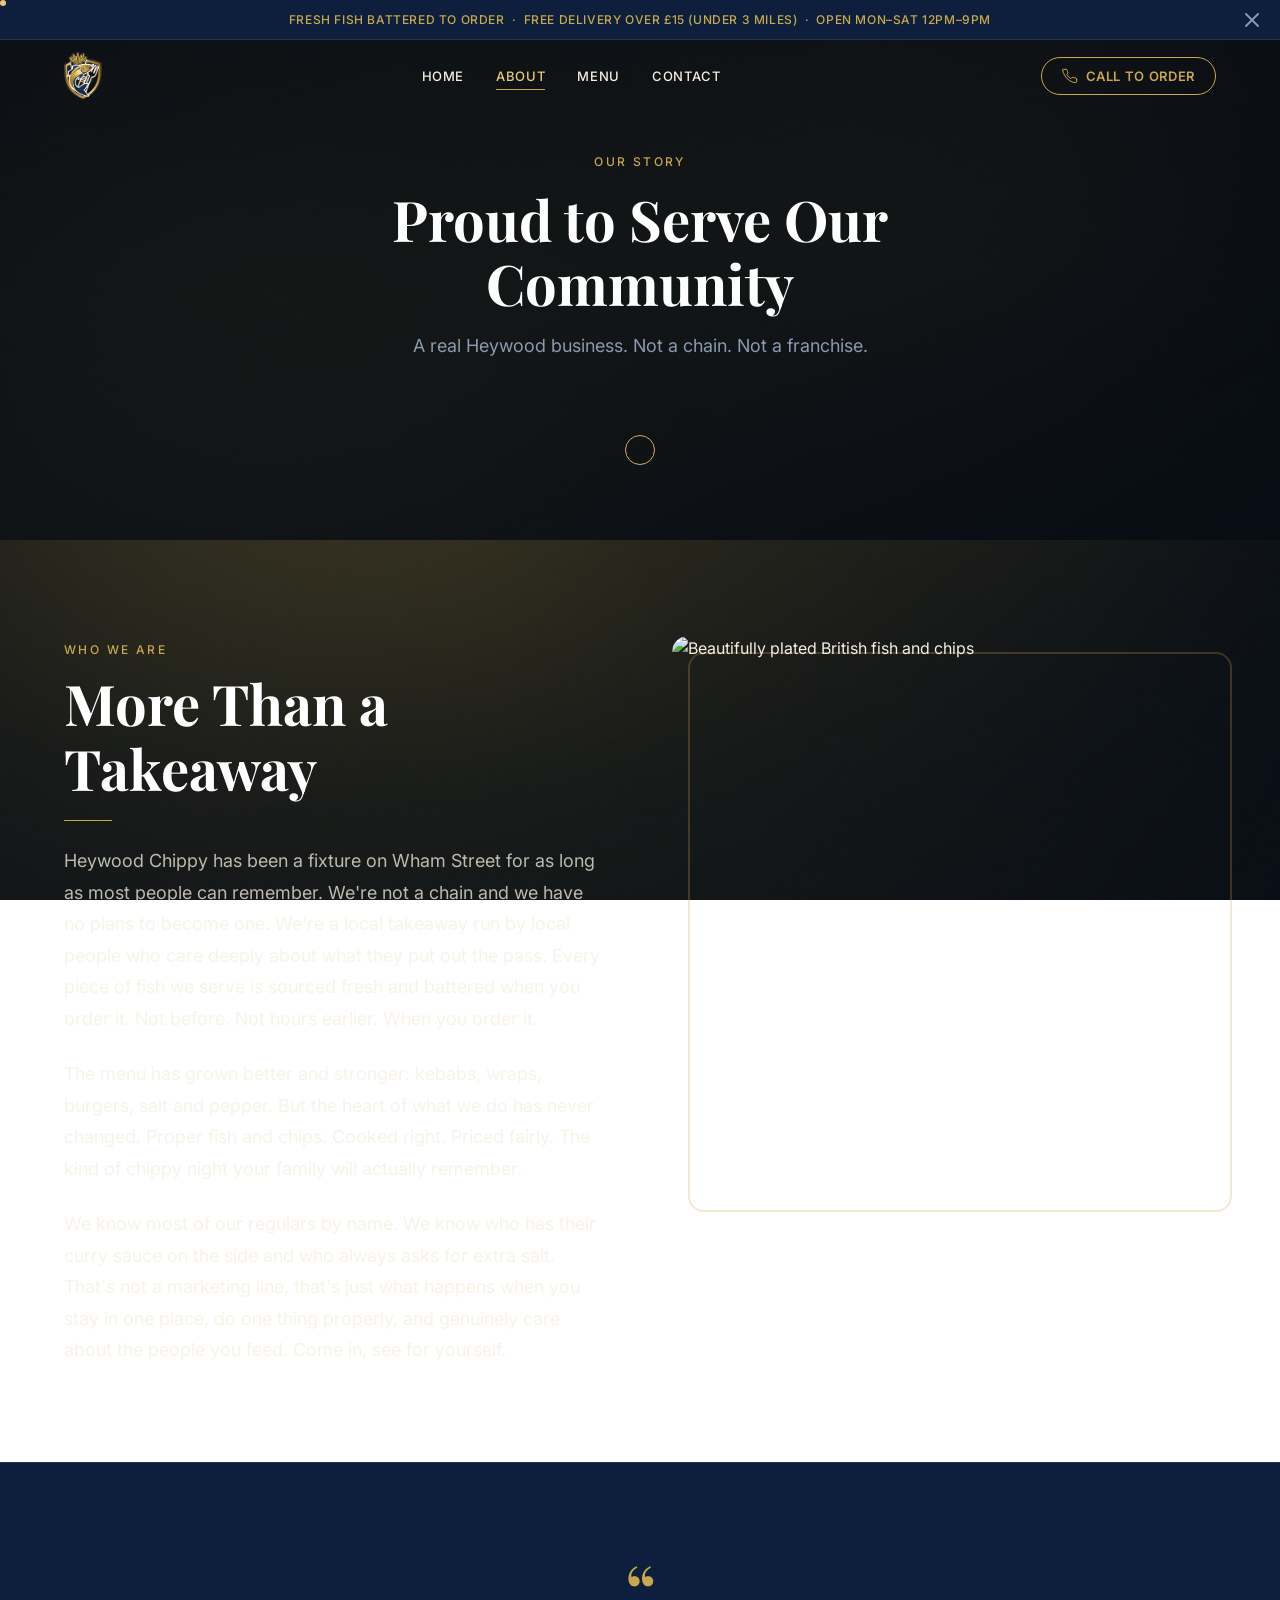
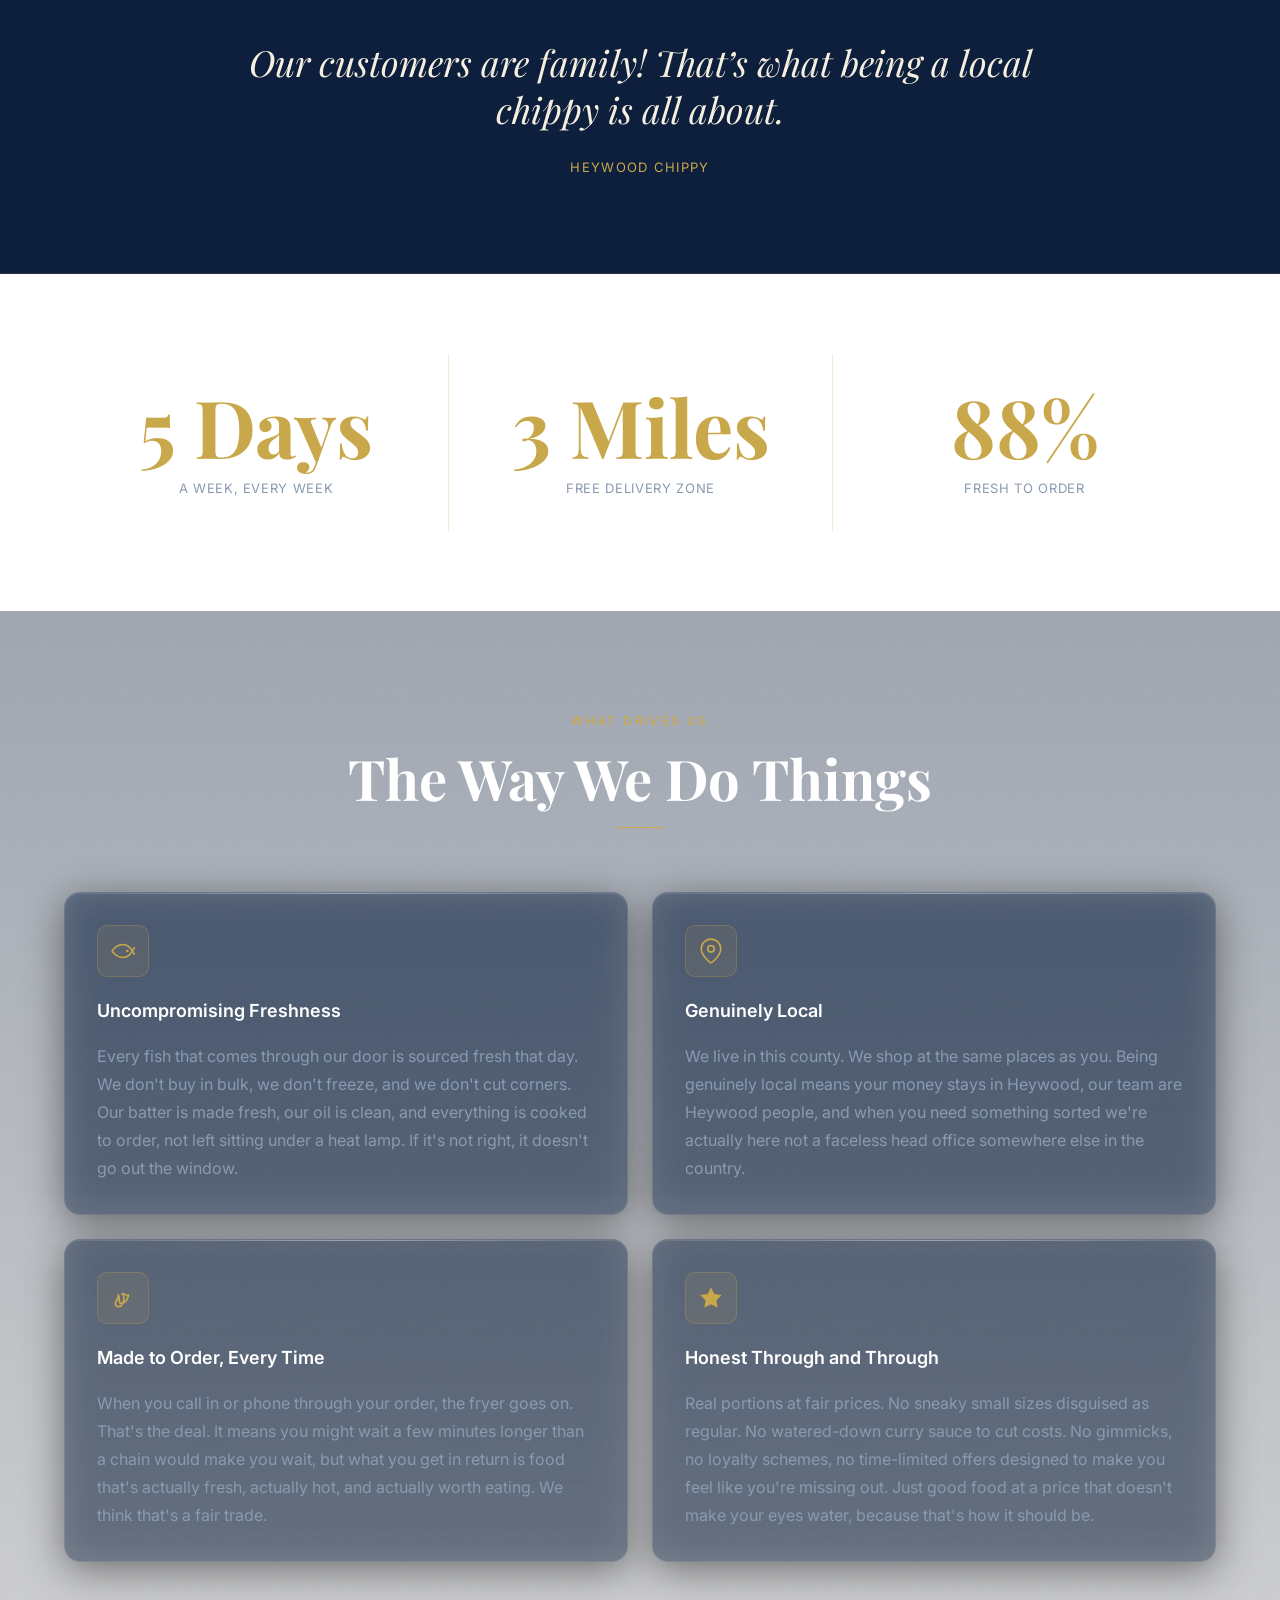
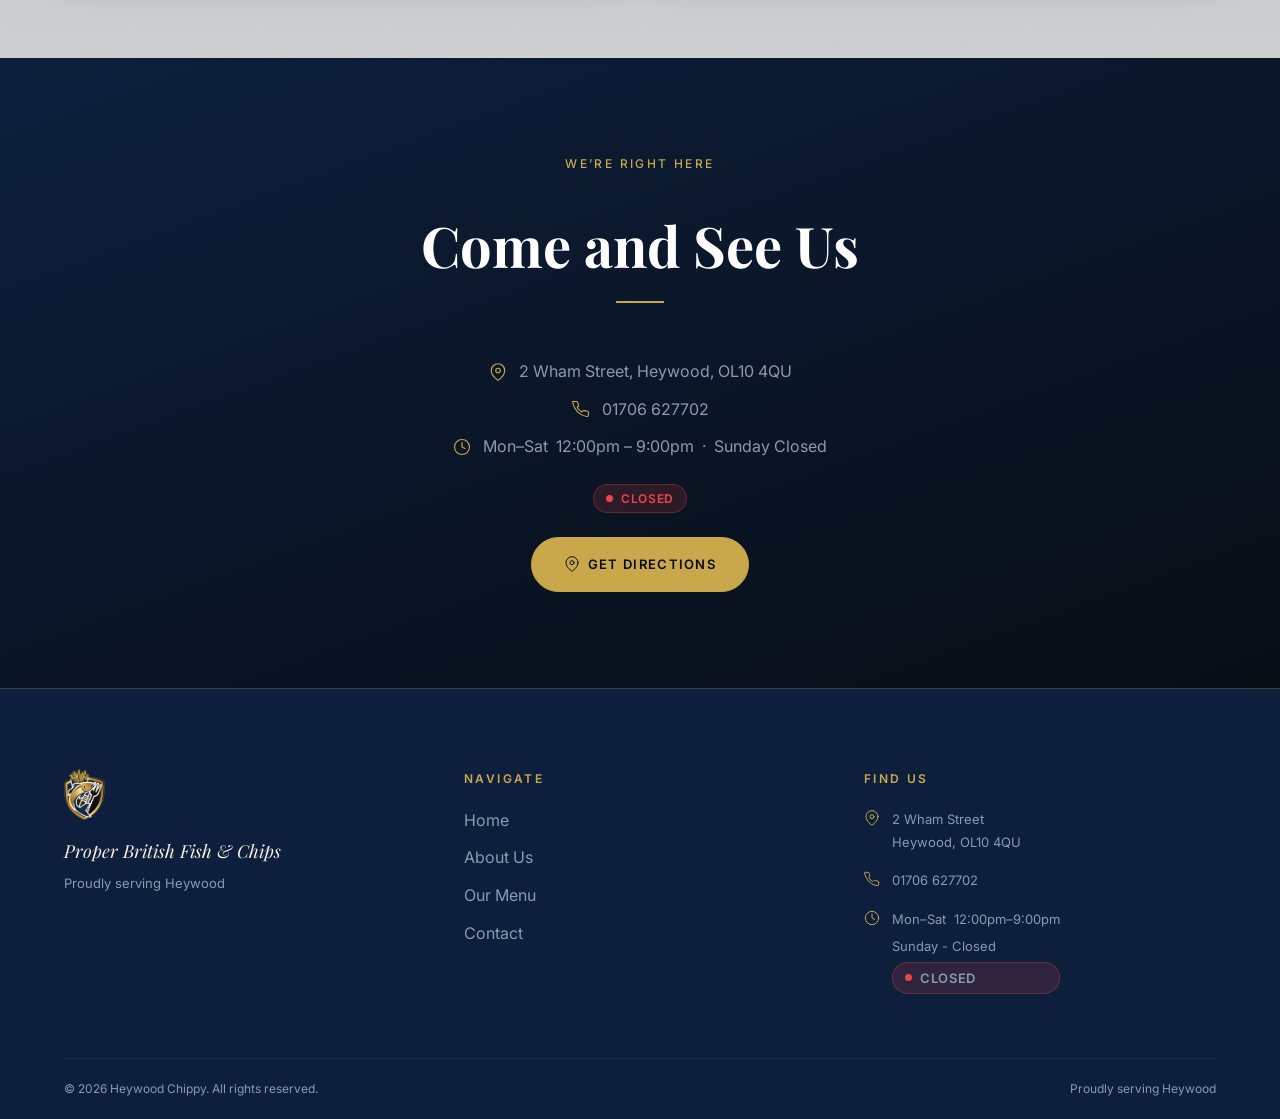
==== commit 5ede18b0: "Update quote text and Google Maps link" ====
--- a/about.html
+++ b/about.html
@@ -215,7 +215,7 @@
   <div class="container">
     <div class="pull-quote" data-reveal>
       <span class="pull-quote__mark" aria-hidden="true">&ldquo;</span>
-      <blockquote class="pull-quote__text">We know our customers by name. That&rsquo;s what being a local chippy is all about.</blockquote>
+      <blockquote class="pull-quote__text">Our customers are family! That&rsquo;s what being a local chippy is all about.</blockquote>
       <p class="pull-quote__attr">Heywood Chippy</p>
     </div>
   </div>
@@ -330,7 +330,7 @@
       </div>
 
       <a
-        href="https://maps.google.com/?q=2+Wham+Street+Heywood+OL10+4QU"
+        href="https://maps.app.goo.gl/CxGB8UwXgFtYrhPV6"
         class="btn btn-primary"
         target="_blank"
         rel="noopener noreferrer"
